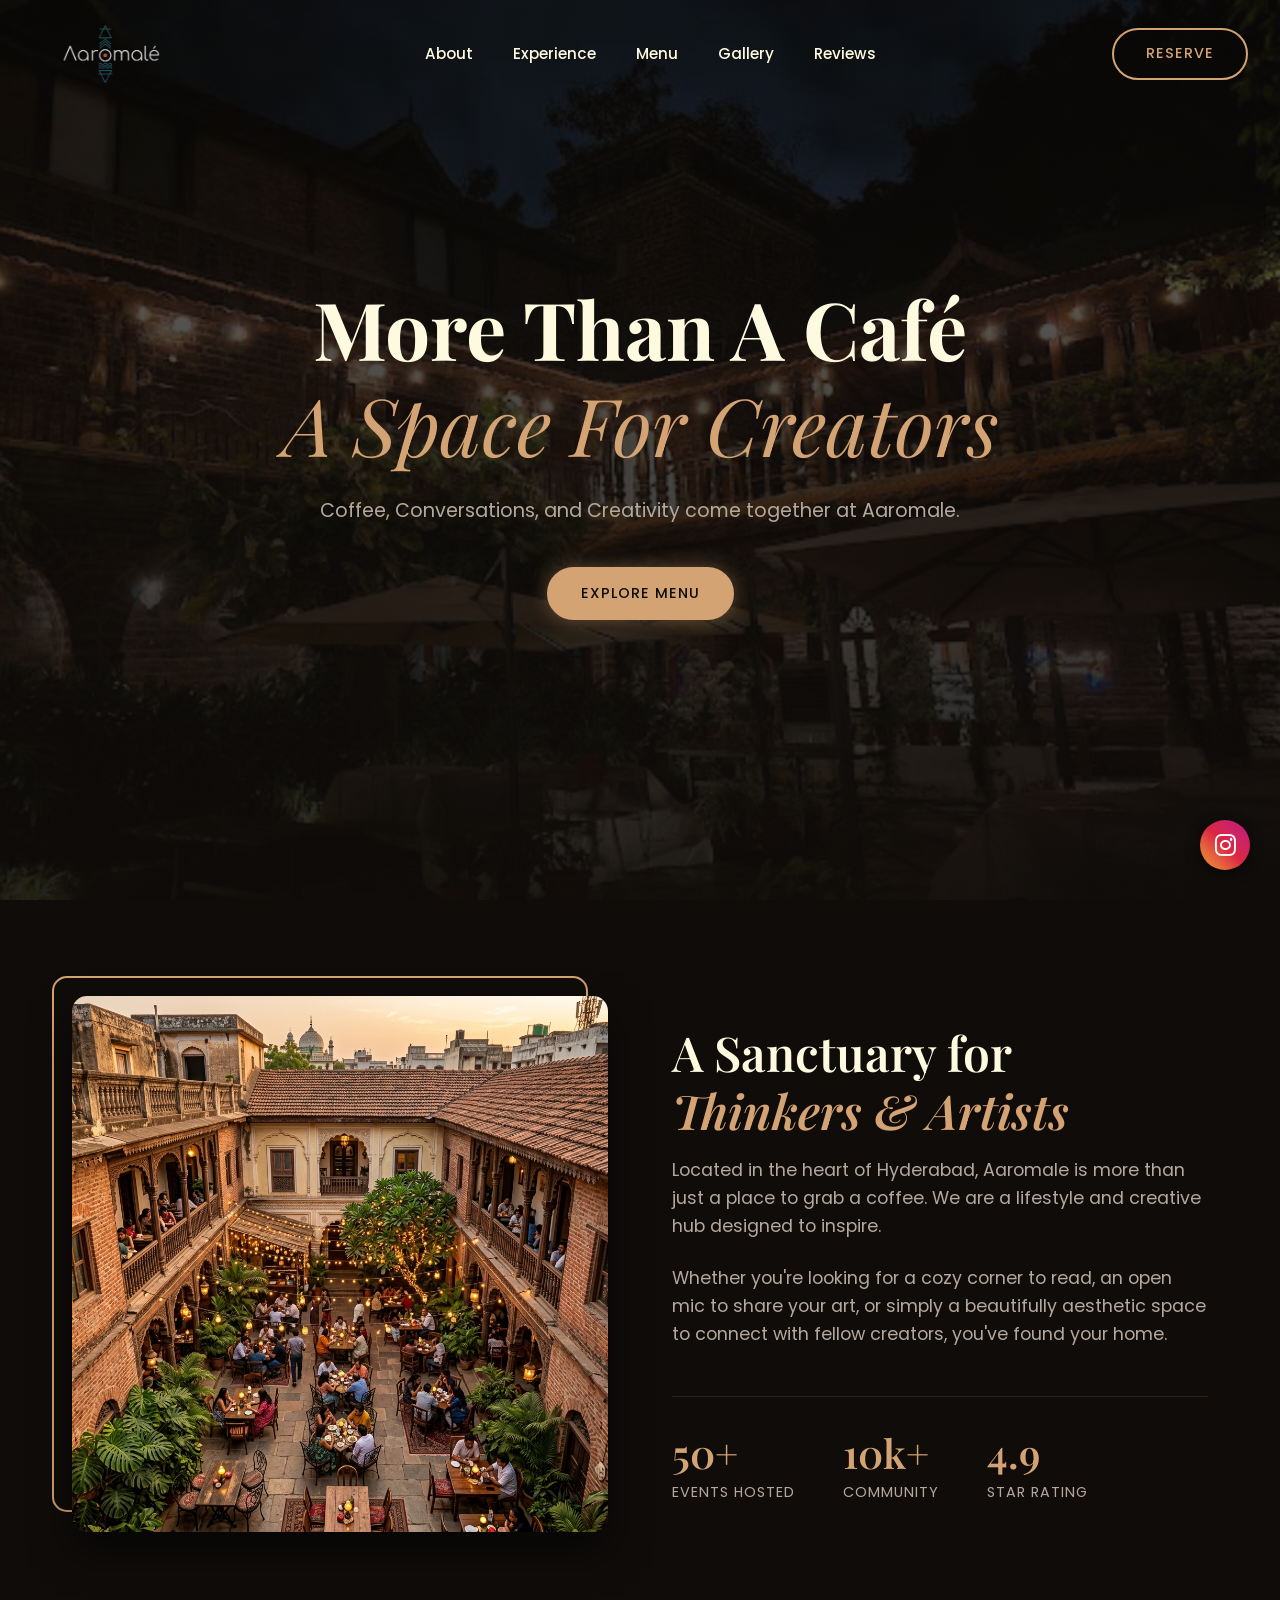
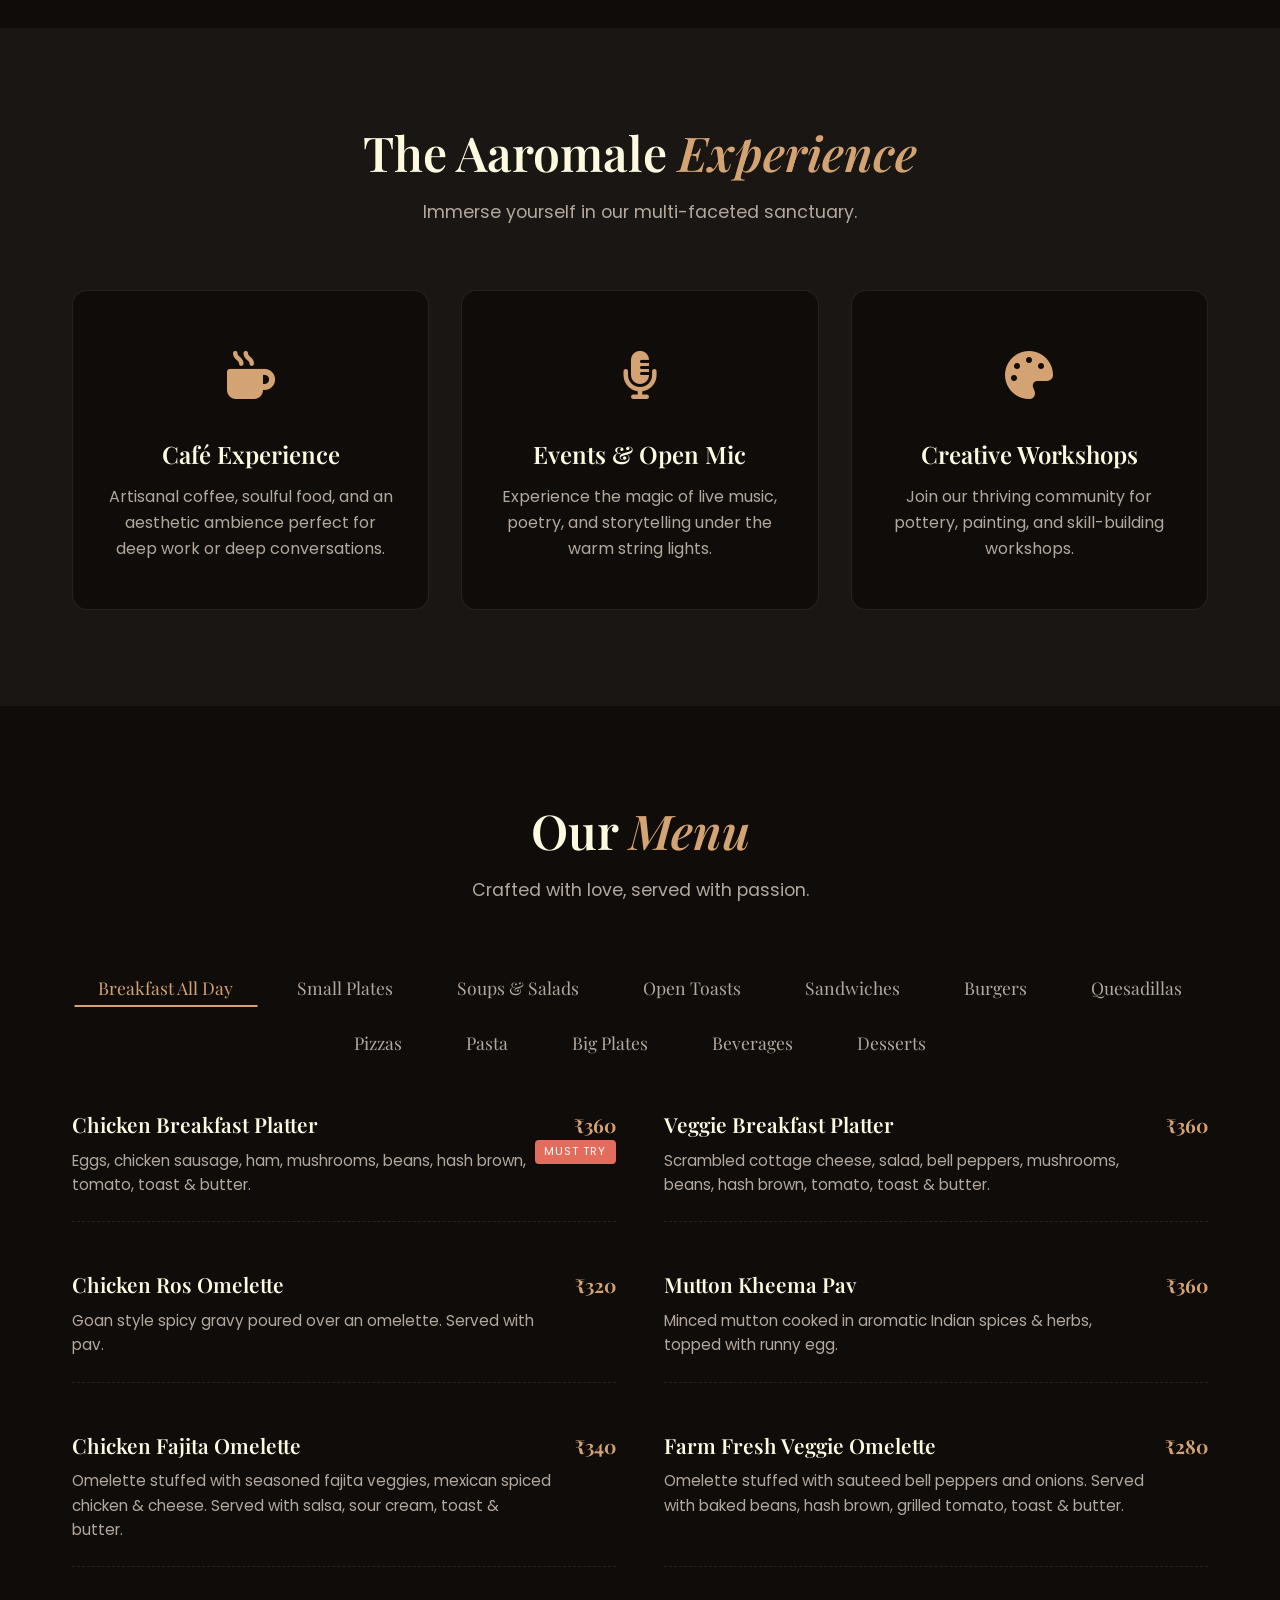
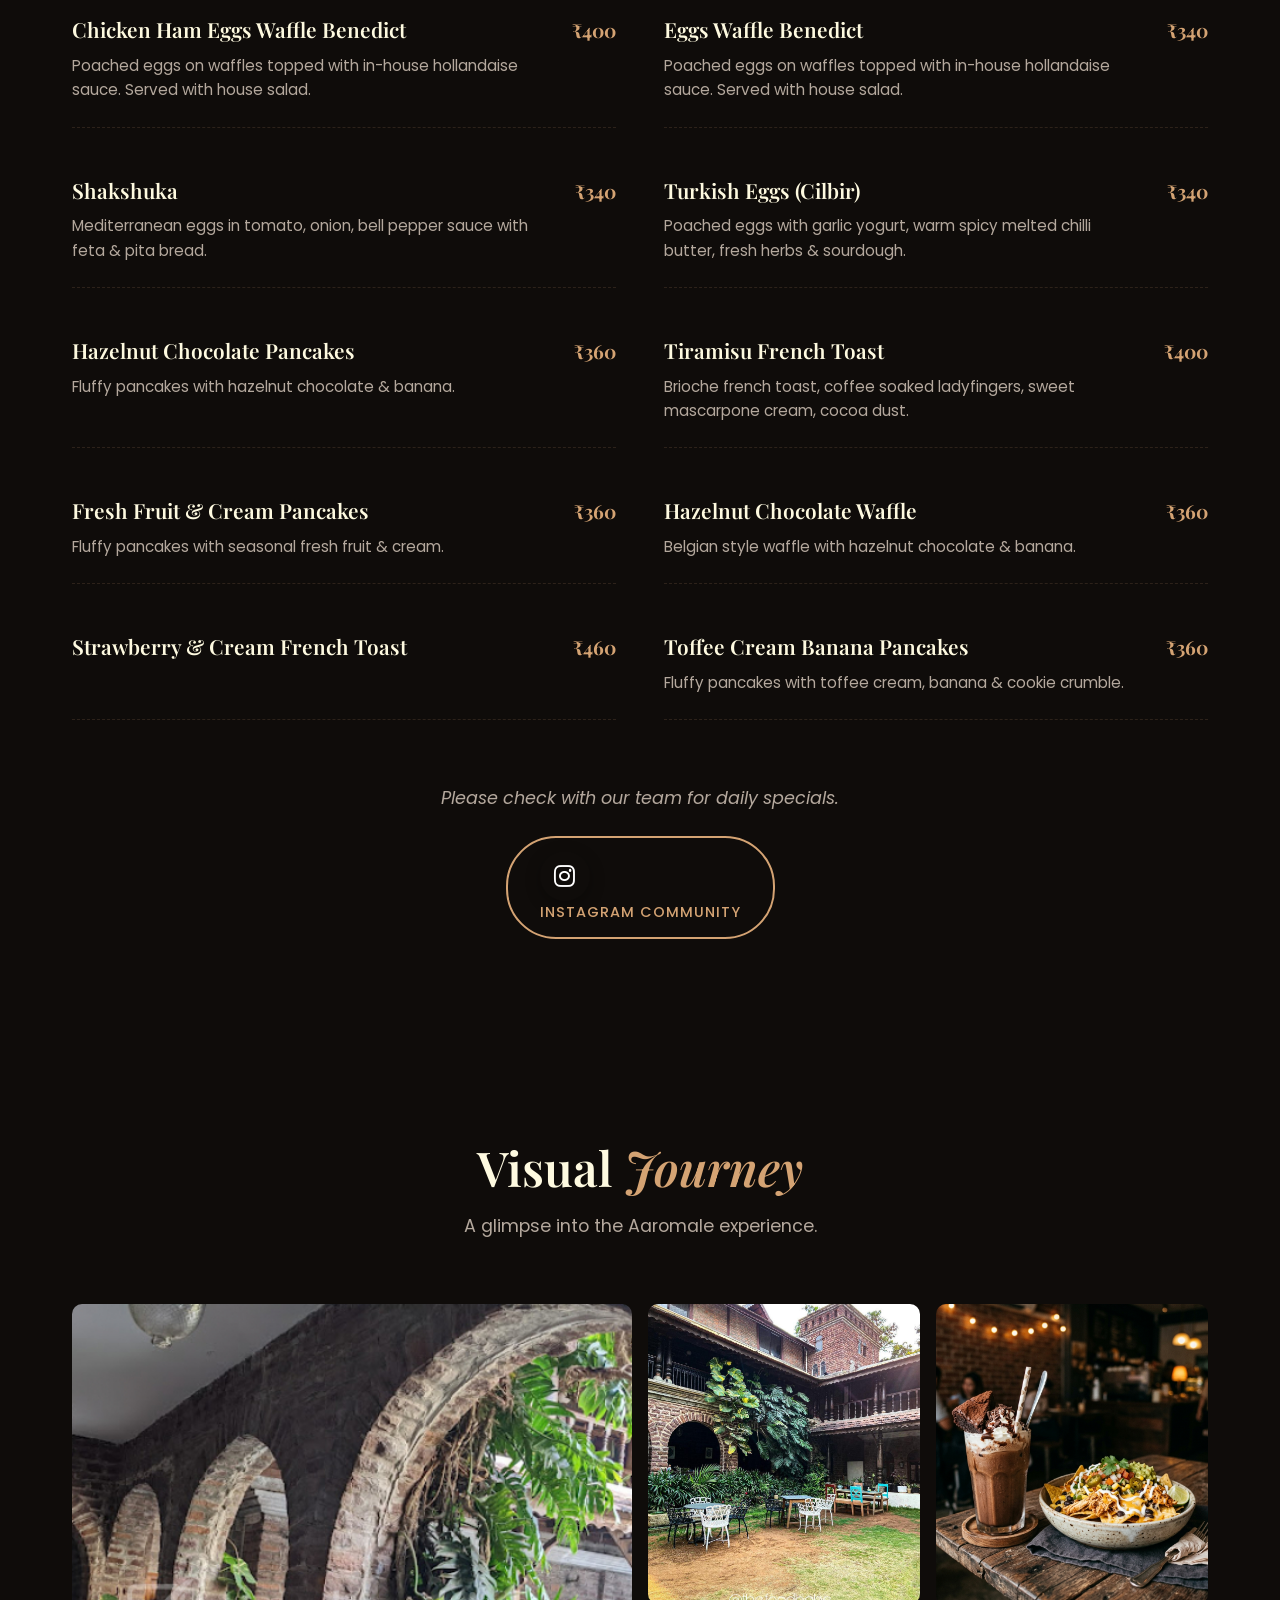
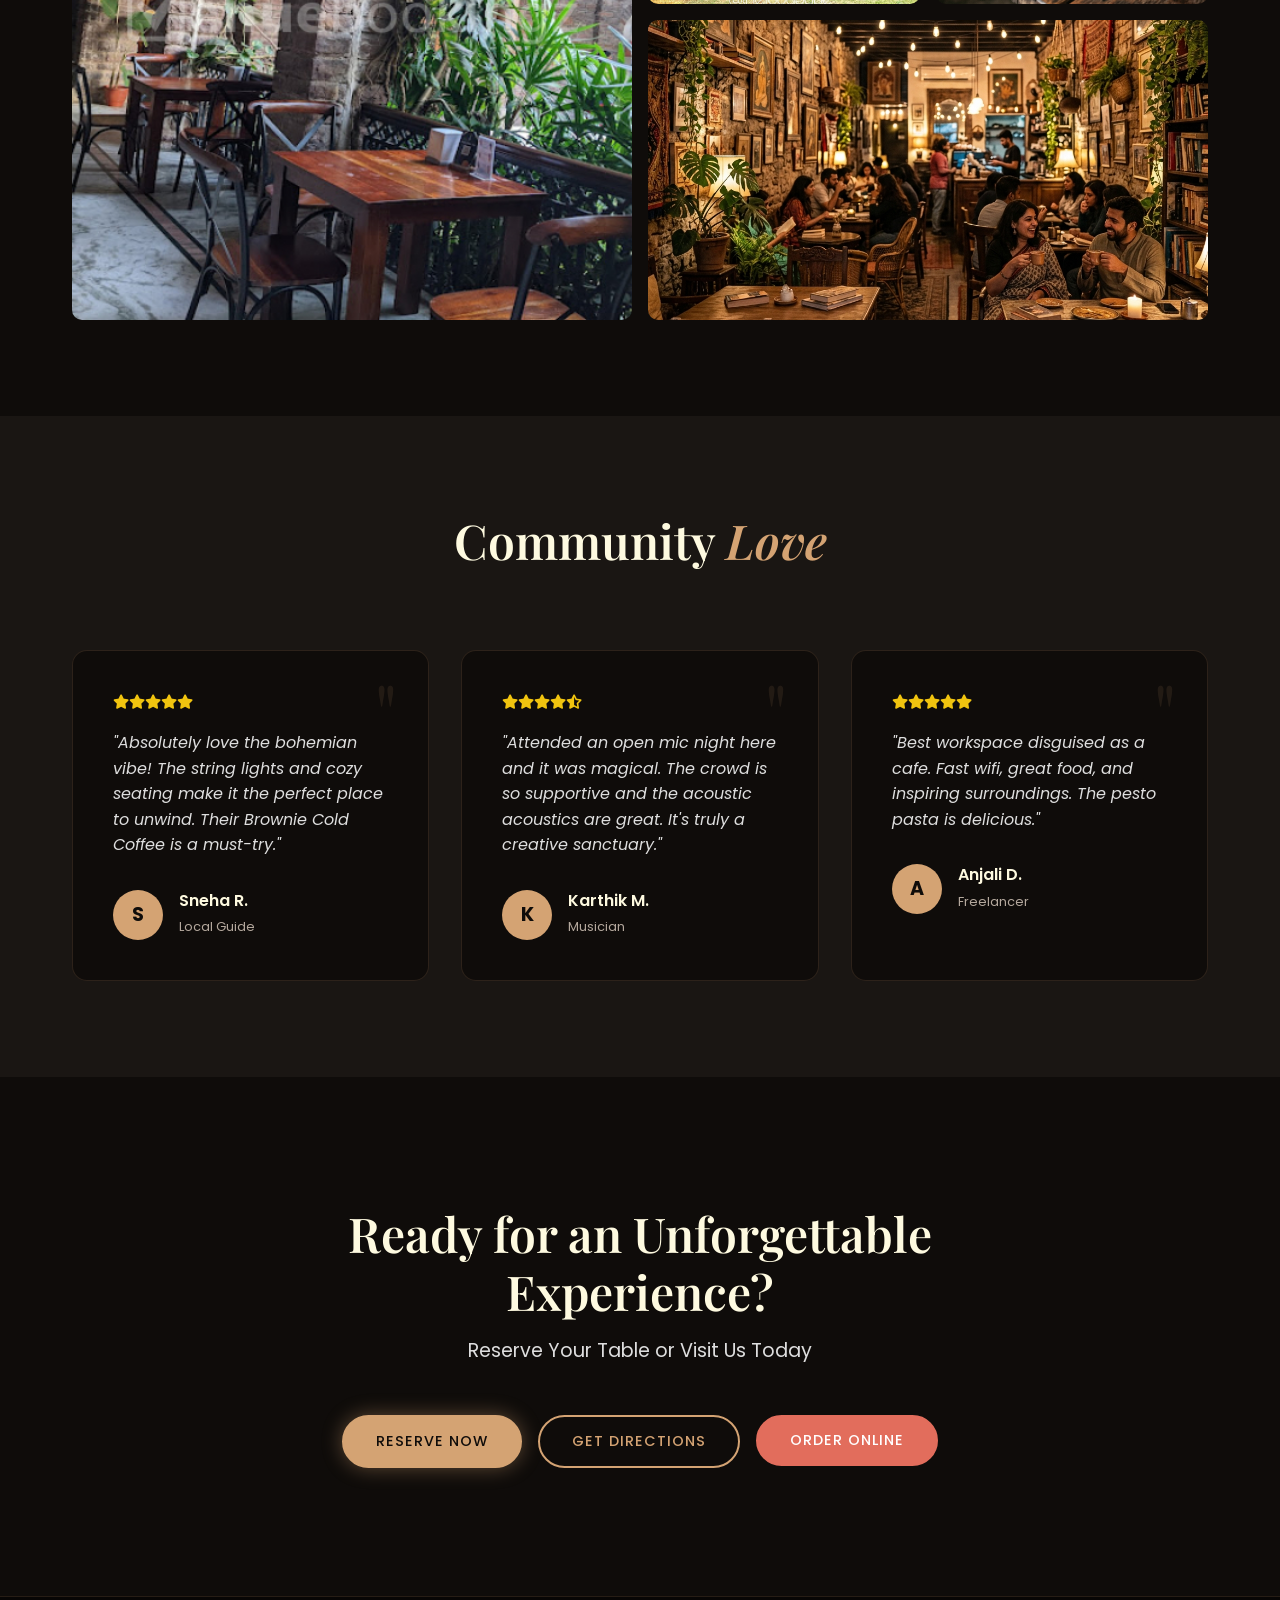
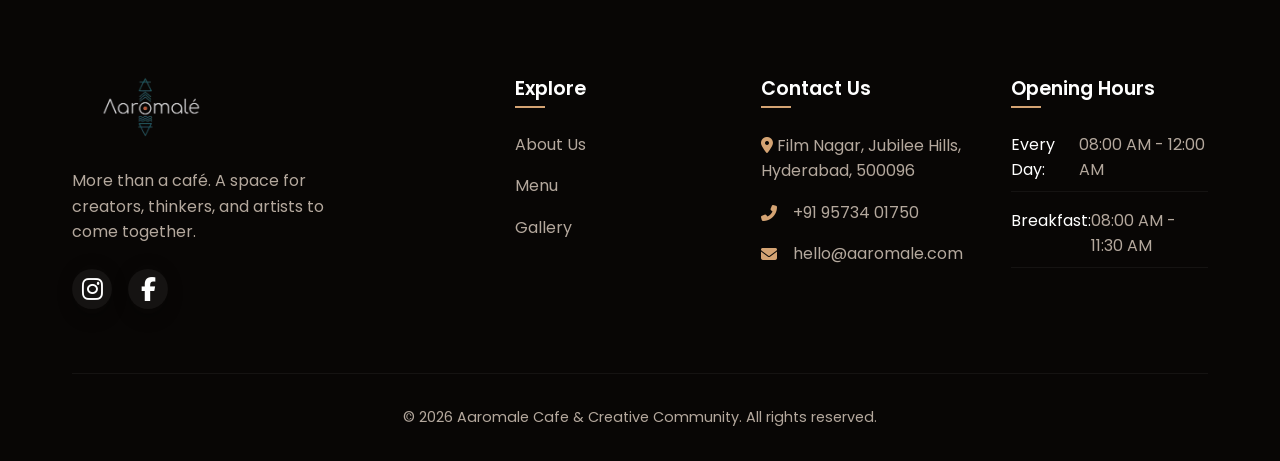
==== index.html @ ec8bd047 "Move Instagram Community button to the bottom of the menu section" ====
<!DOCTYPE html>
<html lang="en">

<head>
    <meta charset="UTF-8">
    <meta name="viewport" content="width=device-width, initial-scale=1.0">
    <meta name="description"
        content="Aaromale - A lifestyle and creative hub in Hyderabad. Enjoy coffee, conversations, open mics, events, and workshops in a cozy, bohemian sanctuary.">

    <!-- Open Graph / Social Sharing Meta Tags -->
    <meta property="og:title" content="Aaromale | Cafe & Creative Community">
    <meta property="og:description"
        content="A lifestyle and creative hub in Hyderabad. Enjoy coffee, conversations, open mics, events, and workshops in a cozy, bohemian sanctuary.">
    <meta property="og:image" content="https://aromalecafe.vercel.app/assets/images/gallery_exterior.png">
    <meta property="og:url" content="https://aromalecafe.vercel.app/">
    <meta property="og:type" content="website">

    <!-- Favicon -->
    <link rel="icon" href="assets/images/logo.png" type="image/png">

    <title>Aaromale | Cafe & Creative Community</title>
    <!-- Google Fonts -->
    <link rel="preconnect" href="https://fonts.googleapis.com">
    <link rel="preconnect" href="https://fonts.gstatic.com" crossorigin>
    <link
        href="https://fonts.googleapis.com/css2?family=Playfair+Display:ital,wght@0,400;0,600;0,700;1,400&family=Poppins:wght@300;400;500;600&display=swap"
        rel="stylesheet">
    <!-- Font Awesome for Icons -->
    <link rel="stylesheet" href="https://cdnjs.cloudflare.com/ajax/libs/font-awesome/6.4.0/css/all.min.css">
    <!-- CSS -->
    <link rel="stylesheet" href="style.css">
</head>

<body>
    <!-- Navigation -->
    <nav class="navbar" id="navbar">
        <div class="nav-container">
            <a href="#" class="logo"><img src="assets/images/logo.png" alt="Aaromale" class="brand-logo"></a>
            <div class="nav-links">
                <a href="#about">About</a>
                <a href="#experience">Experience</a>
                <a href="#menu">Menu</a>
                <a href="#gallery">Gallery</a>
                <a href="#reviews">Reviews</a>
            </div>
            <div class="nav-actions">
                <a href="#cta" class="btn btn-outline">Reserve</a>
                <div class="hamburger">
                    <div class="bar"></div>
                    <div class="bar"></div>
                    <div class="bar"></div>
                </div>
            </div>
        </div>
    </nav>

    <!-- Floating Action Buttons -->
    <div class="floating-actions">
        <a href="https://www.instagram.com/aaromale.in/" target="_blank" rel="noopener noreferrer" class="fab instagram"
            aria-label="Instagram"><i class="fab fa-instagram"></i></a>
    </div>

    <!-- Hero Section -->
    <header class="hero" id="home">
        <div class="hero-overlay"></div>
        <div class="hero-content">
            <h1 class="fade-up">More Than A Café <br><span class="highlight">A Space For Creators</span></h1>
            <p class="fade-up delay-1">Coffee, Conversations, and Creativity come together at Aaromale.</p>
            <div class="hero-btns fade-up delay-2">
                <a href="#menu" class="btn btn-primary">EXPLORE MENU</a>
            </div>
        </div>
    </header>

    <!-- About Section -->
    <section class="about" id="about">
        <div class="container section-grid">
            <div class="about-image-wrapper reveal-left">
                <img src="assets/images/gallery_exterior.png" alt="Aaromale Cafe Ambience" class="about-img"
                    loading="lazy">
                <div class="image-accent"></div>
            </div>
            <div class="about-content reveal-right">
                <h2 class="section-title">A Sanctuary for <span>Thinkers & Artists</span></h2>
                <p>Located in the heart of Hyderabad, Aaromale is more than just a place to grab a coffee. We are a
                    lifestyle and creative hub designed to inspire.</p>
                <p>Whether you're looking for a cozy corner to read, an open mic to share your art, or simply a
                    beautifully aesthetic space to connect with fellow creators, you've found your home.</p>
                <div class="stats">
                    <div class="stat-item">
                        <h3>50+</h3>
                        <p>Events Hosted</p>
                    </div>
                    <div class="stat-item">
                        <h3>10k+</h3>
                        <p>Community</p>
                    </div>
                    <div class="stat-item">
                        <h3>4.9</h3>
                        <p>Star Rating</p>
                    </div>
                </div>
            </div>
        </div>
    </section>

    <!-- Experience Section -->
    <section class="experience" id="experience">
        <div class="container">
            <div class="section-header reveal-up">
                <h2 class="section-title">The Aaromale <span>Experience</span></h2>
                <p>Immerse yourself in our multi-faceted sanctuary.</p>
            </div>
            <div class="experience-cards">
                <div class="card reveal-up delay-1">
                    <div class="card-icon"><i class="fas fa-mug-hot"></i></div>
                    <h3>Café Experience</h3>
                    <p>Artisanal coffee, soulful food, and an aesthetic ambience perfect for deep work or deep
                        conversations.</p>
                </div>
                <div class="card reveal-up delay-2">
                    <div class="card-icon"><i class="fas fa-microphone-alt"></i></div>
                    <h3>Events & Open Mic</h3>
                    <p>Experience the magic of live music, poetry, and storytelling under the warm string lights.</p>
                </div>
                <div class="card reveal-up delay-3">
                    <div class="card-icon"><i class="fas fa-palette"></i></div>
                    <h3>Creative Workshops</h3>
                    <p>Join our thriving community for pottery, painting, and skill-building workshops.</p>
                </div>
            </div>
        </div>
    </section>

    <!-- Menu Section -->
    <section class="menu" id="menu">
        <div class="container">
            <div class="section-header reveal-up">
                <h2 class="section-title">Our <span>Menu</span></h2>
                <p>Crafted with love, served with passion.</p>
            </div>

            <div class="menu-tabs reveal-up">
                <button class="menu-tab active" data-target="breakfast">Breakfast All Day</button>
                <button class="menu-tab" data-target="small-plates">Small Plates</button>
                <button class="menu-tab" data-target="soups-salads">Soups & Salads</button>
                <button class="menu-tab" data-target="toasts">Open Toasts</button>
                <button class="menu-tab" data-target="sandwiches">Sandwiches</button>
                <button class="menu-tab" data-target="burgers">Burgers</button>
                <button class="menu-tab" data-target="quesadillas">Quesadillas</button>
                <button class="menu-tab" data-target="pizzas">Pizzas</button>
                <button class="menu-tab" data-target="pasta">Pasta</button>
                <button class="menu-tab" data-target="big-plates">Big Plates</button>
                <button class="menu-tab" data-target="coffee">Beverages</button>
                <button class="menu-tab" data-target="desserts">Desserts</button>
            </div>

            <div class="menu-content active" id="breakfast">
                <div class="menu-grid">
                    <div class="menu-item">
                        <div class="menu-item-header">
                            <h4>Chicken Breakfast Platter</h4>
                            <span class="price">₹360</span>
                        </div>
                        <p>Eggs, chicken sausage, ham, mushrooms, beans, hash brown, tomato, toast & butter.</p>
                        <span class="badge popular">Must Try</span>
                    </div>
                    <div class="menu-item">
                        <div class="menu-item-header">
                            <h4>Veggie Breakfast Platter</h4>
                            <span class="price">₹360</span>
                        </div>
                        <p>Scrambled cottage cheese, salad, bell peppers, mushrooms, beans, hash brown, tomato, toast &
                            butter.</p>
                    </div>
                    <div class="menu-item">
                        <div class="menu-item-header">
                            <h4>Chicken Ros Omelette</h4>
                            <span class="price">₹320</span>
                        </div>
                        <p>Goan style spicy gravy poured over an omelette. Served with pav.</p>
                    </div>
                    <div class="menu-item">
                        <div class="menu-item-header">
                            <h4>Mutton Kheema Pav</h4>
                            <span class="price">₹360</span>
                        </div>
                        <p>Minced mutton cooked in aromatic Indian spices & herbs, topped with runny egg.</p>
                    </div>
                    <div class="menu-item">
                        <div class="menu-item-header">
                            <h4>Chicken Fajita Omelette</h4>
                            <span class="price">₹340</span>
                        </div>
                        <p>Omelette stuffed with seasoned fajita veggies, mexican spiced chicken & cheese. Served with
                            salsa, sour cream, toast & butter.</p>
                    </div>
                    <div class="menu-item">
                        <div class="menu-item-header">
                            <h4>Farm Fresh Veggie Omelette</h4>
                            <span class="price">₹280</span>
                        </div>
                        <p>Omelette stuffed with sauteed bell peppers and onions. Served with baked beans, hash brown,
                            grilled tomato, toast & butter.</p>
                    </div>
                    <div class="menu-item">
                        <div class="menu-item-header">
                            <h4>Chicken Ham Eggs Waffle Benedict</h4>
                            <span class="price">₹400</span>
                        </div>
                        <p>Poached eggs on waffles topped with in-house hollandaise sauce. Served with house salad.</p>
                    </div>
                    <div class="menu-item">
                        <div class="menu-item-header">
                            <h4>Eggs Waffle Benedict</h4>
                            <span class="price">₹340</span>
                        </div>
                        <p>Poached eggs on waffles topped with in-house hollandaise sauce. Served with house salad.</p>
                    </div>
                    <div class="menu-item">
                        <div class="menu-item-header">
                            <h4>Shakshuka</h4>
                            <span class="price">₹340</span>
                        </div>
                        <p>Mediterranean eggs in tomato, onion, bell pepper sauce with feta & pita bread.</p>
                    </div>
                    <div class="menu-item">
                        <div class="menu-item-header">
                            <h4>Turkish Eggs (Cilbir)</h4>
                            <span class="price">₹340</span>
                        </div>
                        <p>Poached eggs with garlic yogurt, warm spicy melted chilli butter, fresh herbs & sourdough.
                        </p>
                    </div>
                    <div class="menu-item">
                        <div class="menu-item-header">
                            <h4>Hazelnut Chocolate Pancakes</h4>
                            <span class="price">₹360</span>
                        </div>
                        <p>Fluffy pancakes with hazelnut chocolate & banana.</p>
                    </div>
                    <div class="menu-item">
                        <div class="menu-item-header">
                            <h4>Tiramisu French Toast</h4>
                            <span class="price">₹400</span>
                        </div>
                        <p>Brioche french toast, coffee soaked ladyfingers, sweet mascarpone cream, cocoa dust.</p>
                    </div>
                    <div class="menu-item">
                        <div class="menu-item-header">
                            <h4>Fresh Fruit & Cream Pancakes</h4>
                            <span class="price">₹360</span>
                        </div>
                        <p>Fluffy pancakes with seasonal fresh fruit & cream.</p>
                    </div>
                    <div class="menu-item">
                        <div class="menu-item-header">
                            <h4>Hazelnut Chocolate Waffle</h4>
                            <span class="price">₹360</span>
                        </div>
                        <p>Belgian style waffle with hazelnut chocolate & banana.</p>
                    </div>
                    <div class="menu-item">
                        <div class="menu-item-header">
                            <h4>Strawberry & Cream French Toast</h4>
                            <span class="price">₹460</span>
                        </div>
                    </div>
                    <div class="menu-item">
                        <div class="menu-item-header">
                            <h4>Toffee Cream Banana Pancakes</h4>
                            <span class="price">₹360</span>
                        </div>
                        <p>Fluffy pancakes with toffee cream, banana & cookie crumble.</p>
                    </div>
                </div>
            </div>

            <div class="menu-content" id="small-plates">
                <div class="menu-grid">
                    <div class="menu-item">
                        <div class="menu-item-header">
                            <h4>Chilli Basil Fish</h4>
                            <span class="price">₹380</span>
                        </div>
                        <p>Fish cubes fried and wok tossed in a special paste of basil & chillies.</p>
                    </div>
                    <div class="menu-item">
                        <div class="menu-item-header">
                            <h4>Butter Chili Garlic Prawns</h4>
                            <span class="price">₹380</span>
                        </div>
                        <p>Prawns sauteed in a rich butter garlic sauce, infused with chillies & fresh herbs.</p>
                        <span class="badge popular">Popular</span>
                    </div>
                    <div class="menu-item">
                        <div class="menu-item-header">
                            <h4>Chicken 65</h4>
                            <span class="price">₹380</span>
                        </div>
                        <p>Classic Hyderabadi spicy deep-fried chicken.</p>
                    </div>
                    <div class="menu-item">
                        <div class="menu-item-header">
                            <h4>Chilli Chicken</h4>
                            <span class="price">₹380</span>
                        </div>
                        <p>Indo-Chinese style chicken tossed with peppers and chillies.</p>
                    </div>
                    <div class="menu-item">
                        <div class="menu-item-header">
                            <h4>Chicken Satay</h4>
                            <span class="price">₹380</span>
                        </div>
                        <p>Grilled chicken skewers served with peanut sauce.</p>
                    </div>
                    <div class="menu-item">
                        <div class="menu-item-header">
                            <h4>Mutton Kheema Cutlets</h4>
                            <span class="price">₹450</span>
                        </div>
                        <p>Minced mutton patties with traditional spices.</p>
                    </div>
                    <div class="menu-item">
                        <div class="menu-item-header">
                            <h4>Fish Fingers</h4>
                            <span class="price">₹420</span>
                        </div>
                        <p>Crispy breaded fish served with tartar sauce.</p>
                    </div>
                    <div class="menu-item">
                        <div class="menu-item-header">
                            <h4>Hyderabadi Mutton Lukhmi</h4>
                            <span class="price">₹350</span>
                        </div>
                        <p>Square shaped savoury pastry filled with mutton, served with mint chutney. A local classic.
                        </p>
                        <span class="badge popular">Must Try</span>
                    </div>
                    <div class="menu-item">
                        <div class="menu-item-header">
                            <h4>Hyderabadi Paneer Lukhmi</h4>
                            <span class="price">₹320</span>
                        </div>
                        <p>Square shaped savoury pastry filled with paneer, served with mint chutney & fried green
                            chillies.</p>
                    </div>
                    <div class="menu-item">
                        <div class="menu-item-header">
                            <h4>Mediterranean Mezze Platter</h4>
                            <span class="price">₹400</span>
                        </div>
                        <p>Falafel, Hummus, Baba ganoush, tzatziki, acili ezme, veggies, pita & lavash.</p>
                        <span class="badge popular">Popular</span>
                    </div>
                    <div class="menu-item">
                        <div class="menu-item-header">
                            <h4>Mushroom Galouti Kebab</h4>
                            <span class="price">₹340</span>
                        </div>
                        <p>Melt-in-the-mouth vegetarian kebabs made with finely minced mushrooms.</p>
                    </div>
                    <div class="menu-item">
                        <div class="menu-item-header">
                            <h4>Paneer 65</h4>
                            <span class="price">₹340</span>
                        </div>
                        <p>Spicy deep-fried paneer cubes.</p>
                    </div>
                    <div class="menu-item">
                        <div class="menu-item-header">
                            <h4>Crispy Corn</h4>
                            <span class="price">₹280</span>
                        </div>
                        <p>Deep-fried corn kernels tossed with spices and onions.</p>
                    </div>
                    <div class="menu-item">
                        <div class="menu-item-header">
                            <h4>Baked Stuffed Mushrooms</h4>
                            <span class="price">₹350</span>
                        </div>
                        <p>Creamy, umami filling of herbs & cheese stuffed into mushrooms and baked.</p>
                    </div>
                    <div class="menu-item">
                        <div class="menu-item-header">
                            <h4>Korean Fried Cauliflower</h4>
                            <span class="price">₹320</span>
                        </div>
                        <p>Crunchy florets of cauliflower coated in sweet, spicy, gochujang sauce.</p>
                    </div>
                    <div class="menu-item">
                        <div class="menu-item-header">
                            <h4>Jackfruit Cutlet (Seasonal)</h4>
                            <span class="price">₹320</span>
                        </div>
                        <p>Curried raw jackfruit patties deep fried to perfection. Served with sambar mayo.</p>
                    </div>
                    <div class="menu-item">
                        <div class="menu-item-header">
                            <h4>Paneer Mini Tacos</h4>
                            <span class="price">₹320</span>
                        </div>
                        <p>Mini tortilla shells folded around a filling of paneer, veggies & guacamole.</p>
                    </div>
                    <div class="menu-item">
                        <div class="menu-item-header">
                            <h4>Jalapeno Cheese Sticks</h4>
                            <span class="price">₹300</span>
                        </div>
                        <p>Breaded mozzarella string cheese & jalapenos.</p>
                    </div>
                    <div class="menu-item">
                        <div class="menu-item-header">
                            <h4>Crumb Fried Chicken</h4>
                            <span class="price">₹350</span>
                        </div>
                        <p>Chicken marinated in seasoned buttermilk, crumb coated & fried to crispy perfection.</p>
                    </div>
                    <div class="menu-item">
                        <div class="menu-item-header">
                            <h4>Chicken Loaded Nachos</h4>
                            <span class="price">₹340</span>
                        </div>
                        <p>Layers of nachos, queso, mexican veggies & chicken, topped with salsa & sour cream.</p>
                    </div>
                    <div class="menu-item">
                        <div class="menu-item-header">
                            <h4>Chicken Mini Tacos</h4>
                            <span class="price">₹350</span>
                        </div>
                        <p>Mini tortilla shells folded around a filling of chicken, veggies & guacamole.</p>
                    </div>
                    <div class="menu-item">
                        <div class="menu-item-header">
                            <h4>Peri Peri Chicken</h4>
                            <span class="price">₹350</span>
                        </div>
                        <p>Chicken pieces in peri peri marinade, grilled to a juicy tender finish.</p>
                    </div>
                    <div class="menu-item">
                        <div class="menu-item-header">
                            <h4>Chicken Wings In Choice Of Sauce</h4>
                            <span class="price">₹350</span>
                        </div>
                        <p>Traditional chicken wings prepared in Smoky BBQ or Korean Hot Sauce.</p>
                    </div>
                    <div class="menu-item">
                        <div class="menu-item-header">
                            <h4>Fries</h4>
                            <span class="price">₹250</span>
                        </div>
                        <p>Crisp potato fries tossed in choice of seasoning - classic salted/ peri peri/ chilli garlic.
                        </p>
                    </div>
                    <div class="menu-item">
                        <div class="menu-item-header">
                            <h4>Hummus W Pita Bread & Lavash</h4>
                            <span class="price">₹280</span>
                        </div>
                        <p>A smooth and creamy puree of cooked chickpeas, tahini & other condiments. Served with pita
                            bread & lavash.</p>
                    </div>
                    <div class="menu-item">
                        <div class="menu-item-header">
                            <h4>Veg Loaded Nachos</h4>
                            <span class="price">₹320</span>
                        </div>
                        <p>Layers of nachos, queso & mexican veggies, topped with salsa & sour cream.</p>
                    </div>
                </div>
            </div>

            <div class="menu-content" id="soups-salads">
                <div class="menu-grid">
                    <div class="menu-item">
                        <div class="menu-item-header">
                            <h4>Tomato Basil Soup</h4>
                            <span class="price">₹220</span>
                        </div>
                        <p>Roasted tomatoes with fresh basil and cream.</p>
                    </div>
                    <div class="menu-item">
                        <div class="menu-item-header">
                            <h4>Cream of Mushroom Soup</h4>
                            <span class="price">₹240</span>
                        </div>
                        <p>Silky blend of mushrooms and herbs with cream.</p>
                    </div>
                    <div class="menu-item">
                        <div class="menu-item-header">
                            <h4>Hot & Sour Chicken Soup</h4>
                            <span class="price">₹260</span>
                        </div>
                        <p>Spicy and tangy soup with chicken and veggies.</p>
                    </div>
                    <div class="menu-item">
                        <div class="menu-item-header">
                            <h4>Chicken Smoked Paprika Mushroom Soup</h4>
                            <span class="price">₹260</span>
                        </div>
                    </div>
                    <div class="menu-item">
                        <div class="menu-item-header">
                            <h4>Chicken Tomato Tortilla Soup</h4>
                            <span class="price">₹260</span>
                        </div>
                    </div>
                    <div class="menu-item">
                        <div class="menu-item-header">
                            <h4>Chicken French Onion Soup</h4>
                            <span class="price">₹260</span>
                        </div>
                    </div>
                    <div class="menu-item">
                        <div class="menu-item-header">
                            <h4>Greek Salad</h4>
                            <span class="price">₹320</span>
                        </div>
                        <p>Cucumber, tomatoes, olives, feta cheese and lemon dressing.</p>
                    </div>
                    <div class="menu-item">
                        <div class="menu-item-header">
                            <h4>Caesar Salad (Veg)</h4>
                            <span class="price">₹320</span>
                        </div>
                        <p>Lettuce, garlic croutons, creamy caesar dressing, parmesan cheese.</p>
                    </div>
                    <div class="menu-item">
                        <div class="menu-item-header">
                            <h4>Chicken Creamy Caesar Salad</h4>
                            <span class="price">₹380</span>
                        </div>
                        <p>Grilled chicken, lettuce, croutons, parmesan and caesar dressing.</p>
                    </div>
                    <div class="menu-item">
                        <div class="menu-item-header">
                            <h4>Chicken Spicy Thai Salad</h4>
                            <span class="price">₹380</span>
                        </div>
                        <p>Mix of fresh veggies, roasted peanuts and kick of thai chilli with peanut dressing.</p>
                    </div>
                    <div class="menu-item">
                        <div class="menu-item-header">
                            <h4>Chicken Arugula Beet Salad</h4>
                            <span class="price">₹380</span>
                        </div>
                        <p>Blend of roasted beetroot, arugula, orange, walnuts, feta cheese with balsamic vinaigrette
                            dressing.</p>
                    </div>
                </div>
            </div>

            <div class="menu-content" id="toasts">
                <div class="menu-grid">
                    <div class="menu-item">
                        <div class="menu-item-header">
                            <h4>Avocado Toast</h4>
                            <span class="price">₹340</span>
                        </div>
                        <p>Freshly smashed avocado on sourdough with seeds and sprouts.</p>
                    </div>
                    <div class="menu-item">
                        <div class="menu-item-header">
                            <h4>Mushroom Hummus Toast</h4>
                            <span class="price">₹340</span>
                        </div>
                        <p>Sautéed mushrooms over creamy hummus on toasted sourdough.</p>
                    </div>
                    <div class="menu-item">
                        <div class="menu-item-header">
                            <h4>Tomato & Basil Bruschetta</h4>
                            <span class="price">₹300</span>
                        </div>
                        <p>Diced tomatoes, garlic, and fresh basil on toasted baguette.</p>
                    </div>
                    <div class="menu-item">
                        <div class="menu-item-header">
                            <h4>Chicken & Avocado Toast</h4>
                            <span class="price">₹380</span>
                        </div>
                        <p>Grilled chicken and avocado slices on sourdough toast.</p>
                    </div>
                    <div class="menu-item">
                        <div class="menu-item-header">
                            <h4>Scrambled Eggs & Bacon Toast</h4>
                            <span class="price">₹400</span>
                        </div>
                        <p>Creamy scrambled eggs with crispy bacon on sourdough.</p>
                    </div>
                </div>
            </div>

            <div class="menu-content" id="sandwiches">
                <div class="menu-grid">
                    <div class="menu-item">
                        <div class="menu-item-header">
                            <h4>Spinach Corn & Mushroom Sandwich</h4>
                            <span class="price">₹320</span>
                        </div>
                    </div>
                    <div class="menu-item">
                        <div class="menu-item-header">
                            <h4>Veg Club Sandwich</h4>
                            <span class="price">₹340</span>
                        </div>
                    </div>
                    <div class="menu-item">
                        <div class="menu-item-header">
                            <h4>Pesto Paneer Sandwich</h4>
                            <span class="price">₹340</span>
                        </div>
                    </div>
                    <div class="menu-item">
                        <div class="menu-item-header">
                            <h4>Bombay Grilled Sandwich</h4>
                            <span class="price">₹300</span>
                        </div>
                    </div>
                    <div class="menu-item">
                        <div class="menu-item-header">
                            <h4>Chicken Club Sandwich</h4>
                            <span class="price">₹380</span>
                        </div>
                    </div>
                    <div class="menu-item">
                        <div class="menu-item-header">
                            <h4>Chicken Parmesan Sandwich</h4>
                            <span class="price">₹380</span>
                        </div>
                    </div>
                    <div class="menu-item">
                        <div class="menu-item-header">
                            <h4>Grilled Chicken & Cheese Sandwich</h4>
                            <span class="price">₹360</span>
                        </div>
                    </div>
                </div>
            </div>

            <div class="menu-content" id="burgers">
                <div class="menu-grid">
                    <div class="menu-item">
                        <div class="menu-item-header">
                            <h4>Veggie Garden Burger</h4>
                            <span class="price">₹340</span>
                        </div>
                    </div>
                    <div class="menu-item">
                        <div class="menu-item-header">
                            <h4>Cottage Cheese Burger</h4>
                            <span class="price">₹360</span>
                        </div>
                    </div>
                    <div class="menu-item">
                        <div class="menu-item-header">
                            <h4>Desi Fried Chicken Burger</h4>
                            <span class="price">₹360</span>
                        </div>
                    </div>
                    <div class="menu-item">
                        <div class="menu-item-header">
                            <h4>Chicken Double Smash Burger</h4>
                            <span class="price">₹380</span>
                        </div>
                    </div>
                </div>
            </div>

            <div class="menu-content" id="coffee">
                <div class="menu-grid">
                    <div class="menu-item">
                        <div class="menu-item-header">
                            <h4>Hot Coffee Selection</h4>
                            <span class="price">₹160+</span>
                        </div>
                        <p>Espresso, Americano, Cortado, Latte, Cappuccino, Flat White, Biscoff Latte.</p>
                    </div>
                    <div class="menu-item">
                        <div class="menu-item-header">
                            <h4>Manual Brews</h4>
                            <span class="price">₹240+</span>
                        </div>
                        <p>Aeropress, V60 Pour Over, Chemex, Syphon, French Press.</p>
                    </div>
                    <div class="menu-item">
                        <div class="menu-item-header">
                            <h4>Cold Brew Coffee</h4>
                            <span class="price">₹220+</span>
                        </div>
                        <p>Black, Lemonade, Honey Cinnamon, Vanilla Cream, Orange, Sugarcane (Seasonal).</p>
                    </div>
                    <div class="menu-item">
                        <div class="menu-item-header">
                            <h4>Matcha & Tea</h4>
                            <span class="price">₹220+</span>
                        </div>
                        <p>Iced Matcha, Strawberry Matcha, Lemon Iced Tea, Kiwi Green Apple Iced Tea.</p>
                    </div>
                    <div class="menu-item">
                        <div class="menu-item-header">
                            <h4>Cold Pressed Juices</h4>
                            <span class="price">₹260</span>
                        </div>
                        <p>Arrow (Watermelon), Flash (Pineapple), Superbeet (Beetroot), Shazam (Orange).</p>
                    </div>
                    <div class="menu-item">
                        <div class="menu-item-header">
                            <h4>Mocktails & Lemonades</h4>
                            <span class="price">₹220+</span>
                        </div>
                        <p>Virgin Mojito, Homemade Lemonade, Apple Cider Cold Cascara.</p>
                    </div>
                    <div class="menu-item">
                        <div class="menu-item-header">
                            <h4>Brownie Cold Coffee</h4>
                            <span class="price">₹250</span>
                        </div>
                        <p>Our signature cold coffee blended with rich, fudgy brownie.</p>
                        <span class="badge popular">Popular</span>
                    </div>
                    <div class="menu-item">
                        <div class="menu-item-header">
                            <h4>Hot Chocolate</h4>
                            <span class="price">₹220</span>
                        </div>
                        <p>Thick, European-style hot chocolate topped with marshmallows.</p>
                        <span class="badge popular">Must Try</span>
                    </div>
                    <div class="menu-item">
                        <div class="menu-item-header">
                            <h4>Vietnamese Iced Coffee</h4>
                            <span class="price">₹260</span>
                        </div>
                    </div>
                </div>
            </div>

            <div class="menu-content" id="quesadillas">
                <div class="menu-grid">
                    <div class="menu-item">
                        <div class="menu-item-header">
                            <h4>Paneer Quesadilla</h4>
                            <span class="price">₹360</span>
                        </div>
                        <p>Grilled flour tortilla stuffed with spiced paneer, peppers and cheese.</p>
                        <span class="badge popular">Popular</span>
                    </div>
                    <div class="menu-item">
                        <div class="menu-item-header">
                            <h4>Mushroom & Corn Quesadilla</h4>
                            <span class="price">₹340</span>
                        </div>
                        <p>Crispy tortilla with sautéed mushrooms, sweet corn and melted cheese.</p>
                    </div>
                    <div class="menu-item">
                        <div class="menu-item-header">
                            <h4>Chicken Quesadilla</h4>
                            <span class="price">₹400</span>
                        </div>
                        <p>Grilled flour tortilla stuffed with Mexican spiced chicken, peppers and cheese.</p>
                        <span class="badge popular">Popular</span>
                    </div>
                    <div class="menu-item">
                        <div class="menu-item-header">
                            <h4>Chicken & Avocado Quesadilla</h4>
                            <span class="price">₹420</span>
                        </div>
                        <p>Grilled tortilla with chicken, creamy avocado, and melted cheese.</p>
                    </div>
                </div>
            </div>

            <div class="menu-content" id="pizzas">
                <p class="menu-note">CHOICE OF BASE: Thin crust / Egyptian Feteer</p>
                <div class="menu-grid">
                    <div class="menu-item">
                        <div class="menu-item-header">
                            <h4>Classic Margherita Pizza</h4>
                            <span class="price">₹420</span>
                        </div>
                    </div>
                    <div class="menu-item">
                        <div class="menu-item-header">
                            <h4>Avakaya Paneer Pizza</h4>
                            <span class="price">₹480</span>
                        </div>
                    </div>
                    <div class="menu-item">
                        <div class="menu-item-header">
                            <h4>BBQ Cottage Cheese Pizza</h4>
                            <span class="price">₹480</span>
                        </div>
                    </div>
                    <div class="menu-item">
                        <div class="menu-item-header">
                            <h4>Paprika Cottage Cheese Pizza</h4>
                            <span class="price">₹480</span>
                        </div>
                    </div>
                    <div class="menu-item">
                        <div class="menu-item-header">
                            <h4>Fungi (Mushroom) Pizza</h4>
                            <span class="price">₹480</span>
                        </div>
                    </div>
                    <div class="menu-item">
                        <div class="menu-item-header">
                            <h4>Veg Farmer's Market Pizza</h4>
                            <span class="price">₹480</span>
                        </div>
                    </div>
                    <div class="menu-item">
                        <div class="menu-item-header">
                            <h4>BBQ Chicken Pizza</h4>
                            <span class="price">₹480</span>
                        </div>
                    </div>
                    <div class="menu-item">
                        <div class="menu-item-header">
                            <h4>Buffalo Style Chicken Pizza</h4>
                            <span class="price">₹480</span>
                        </div>
                    </div>
                    <div class="menu-item">
                        <div class="menu-item-header">
                            <h4>Butter Chicken Pizza</h4>
                            <span class="price">₹480</span>
                        </div>
                    </div>
                    <div class="menu-item">
                        <div class="menu-item-header">
                            <h4>Chicken 65 Pizza</h4>
                            <span class="price">₹480</span>
                        </div>
                    </div>
                    <div class="menu-item">
                        <div class="menu-item-header">
                            <h4>Lamb Pepperoni Pizza</h4>
                            <span class="price">₹500</span>
                        </div>
                    </div>
                    <div class="menu-item">
                        <div class="menu-item-header">
                            <h4>Mutton Kheema Pizza</h4>
                            <span class="price">₹500</span>
                        </div>
                    </div>
                    <div class="menu-item">
                        <div class="menu-item-header">
                            <h4>Roasted Garlic Chicken Pizza</h4>
                            <span class="price">₹480</span>
                        </div>
                    </div>
                </div>
            </div>

            <div class="menu-content" id="pasta">
                <div class="menu-grid">
                    <div class="menu-item">
                        <div class="menu-item-header">
                            <h4>Veg Spinach Ricotta Ravioli</h4>
                            <span class="price">₹480</span>
                        </div>
                        <p>House-made ravioli with creamy spinach and ricotta stuffing.</p>
                    </div>
                    <div class="menu-item">
                        <div class="menu-item-header">
                            <h4>Chicken Spinach Ricotta Ravioli</h4>
                            <span class="price">₹540</span>
                        </div>
                        <p>House-made ravioli with chicken and ricotta stuffing.</p>
                    </div>
                    <div class="menu-item">
                        <div class="menu-item-header">
                            <h4>Veg Pasta (Alfredo / Pink / Arrabiata)</h4>
                            <span class="price">₹420</span>
                        </div>
                    </div>
                    <div class="menu-item">
                        <div class="menu-item-header">
                            <h4>Chicken Pasta (Alfredo / Pink / Arrabiata)</h4>
                            <span class="price">₹480</span>
                        </div>
                    </div>
                    <div class="menu-item">
                        <div class="menu-item-header">
                            <h4>Prawn Pasta (Arrabiata / Pink / Pesto)</h4>
                            <span class="price">₹500</span>
                        </div>
                    </div>
                    <div class="menu-item">
                        <div class="menu-item-header">
                            <h4>Chicken Lasagna</h4>
                            <span class="price">₹480</span>
                        </div>
                    </div>
                    <div class="menu-item">
                        <div class="menu-item-header">
                            <h4>Veg Lasagna</h4>
                            <span class="price">₹420</span>
                        </div>
                    </div>
                    <div class="menu-item">
                        <div class="menu-item-header">
                            <h4>Mac And Cheese</h4>
                            <span class="price">₹440</span>
                        </div>
                    </div>
                </div>
            </div>

            <div class="menu-content" id="big-plates">
                <div class="menu-grid">
                    <div class="menu-item">
                        <div class="menu-item-header">
                            <h4>Chicken Sri Lankan Curry</h4>
                            <span class="price">₹480</span>
                        </div>
                    </div>
                    <div class="menu-item">
                        <div class="menu-item-header">
                            <h4>Chicken Stuffed Bellpeppers</h4>
                            <span class="price">₹480</span>
                        </div>
                    </div>
                    <div class="menu-item">
                        <div class="menu-item-header">
                            <h4>Chicken In Creamy Tandoori Sauce</h4>
                            <span class="price">₹480</span>
                        </div>
                    </div>
                    <div class="menu-item">
                        <div class="menu-item-header">
                            <h4>Creamy Chicken Piccata</h4>
                            <span class="price">₹480</span>
                        </div>
                    </div>
                    <div class="menu-item">
                        <div class="menu-item-header">
                            <h4>Baked Stuffed Chicken</h4>
                            <span class="price">₹500</span>
                        </div>
                    </div>
                    <div class="menu-item">
                        <div class="menu-item-header">
                            <h4>Cottage Cheese Mexican Rice Bowl</h4>
                            <span class="price">₹480</span>
                        </div>
                    </div>
                    <div class="menu-item">
                        <div class="menu-item-header">
                            <h4>Creamy Mushroom Piccata</h4>
                            <span class="price">₹480</span>
                        </div>
                    </div>
                    <div class="menu-item">
                        <div class="menu-item-header">
                            <h4>Quinoa Pulao</h4>
                            <span class="price">₹420</span>
                        </div>
                        <p>Nutritious quinoa cooked with aromatic spices and fresh vegetables.</p>
                    </div>
                    <div class="menu-item">
                        <div class="menu-item-header">
                            <h4>Falafel Mediterranean Quinoa Bowl</h4>
                            <span class="price">₹480</span>
                        </div>
                    </div>
                    <div class="menu-item">
                        <div class="menu-item-header">
                            <h4>Jackfruit (Seasonal) Sri Lankan Curry</h4>
                            <span class="price">₹480</span>
                        </div>
                    </div>
                    <div class="menu-item">
                        <div class="menu-item-header">
                            <h4>Turkish Vegetable Stew</h4>
                            <span class="price">₹460</span>
                        </div>
                    </div>
                </div>
            </div>
        </div>
        </div>

        <div class="menu-content" id="desserts">
            <div class="menu-grid">
                <div class="menu-item">
                    <div class="menu-item-header">
                        <h4>Brownie Box (Pack of 6)</h4>
                        <span class="price">₹300</span>
                    </div>
                </div>
                <div class="menu-item">
                    <div class="menu-item-header">
                        <h4>Banana Bread</h4>
                        <span class="price">₹120</span>
                    </div>
                </div>
                <div class="menu-item">
                    <div class="menu-item-header">
                        <h4>Triple Chocolate Waffle</h4>
                        <span class="price">₹380</span>
                    </div>
                    <p>Belgian waffle topped with dark, milk and white chocolate.</p>
                    <span class="badge popular">Must Try</span>
                </div>
                <div class="menu-item">
                    <div class="menu-item-header">
                        <h4>Ice Cream Packs (400 gms)</h4>
                        <span class="price">₹450</span>
                    </div>
                    <p>Available in Filter Coffee, Vanilla, Caramel, and Sithaphal (Seasonal).</p>
                </div>
                <div class="menu-item">
                    <div class="menu-item-header">
                        <h4>Pancakes (Nutella / Cappuccino Cream)</h4>
                        <span class="price">₹249</span>
                    </div>
                </div>
            </div>
        </div>



        <div class="menu-cta reveal-up">
            <p class="specials-note">Please check with our team for daily specials.</p>
            <a href="https://www.instagram.com/channel/AbYbYVpShGy2Z_ML/?igsh=bWxpaXM2Z2U5MWFy" target="_blank" rel="noopener noreferrer" class="btn btn-outline">
                <i class="fab fa-instagram" style="margin-right: 8px;"></i> Instagram Community
            </a>
        </div>
        </div>
    </section>



    <!-- Gallery Section -->
    <section class="gallery" id="gallery">
        <div class="container">
            <div class="section-header reveal-up">
                <h2 class="section-title">Visual <span>Journey</span></h2>
                <p>A glimpse into the Aaromale experience.</p>
            </div>

            <div class="gallery-grid">
                <div class="gallery-item item-1 reveal-up">
                    <img src="assets/images/aaromale_2.jpg" alt="Aaromale Aesthetic" loading="lazy">
                </div>
                <div class="gallery-item item-2 reveal-up delay-1">
                    <img src="assets/images/aaromale_3.jpg" alt="Specialty Coffee" loading="lazy">
                </div>
                <div class="gallery-item item-3 reveal-up delay-2">
                    <img src="assets/images/gallery_food.png" alt="Gourmet Food" loading="lazy">
                </div>
                <div class="gallery-item item-4 reveal-up">
                    <img src="assets/images/gallery_interior.png" alt="Creative Workspace" loading="lazy">
                </div>
                <div class="gallery-item item-5 reveal-up delay-1">
                    <img src="https://images.unsplash.com/photo-1551024506-0bccd828d307?q=80&w=1928&auto=format&fit=crop"
                        alt="Desserts" loading="lazy">
                </div>
                <div class="gallery-item item-6 reveal-up delay-2">
                    <img src="https://images.unsplash.com/photo-1528605248644-14dd04cb21c7?q=80&w=2070&auto=format&fit=crop"
                        alt="Community Events" loading="lazy">
                </div>
            </div>
        </div>
    </section>

    <!-- Reviews Section -->
    <section class="reviews" id="reviews">
        <div class="container">
            <div class="section-header reveal-up">
                <h2 class="section-title">Community <span>Love</span></h2>
            </div>

            <div class="reviews-slider reveal-up">
                <div class="review-card">
                    <div class="stars">
                        <i class="fas fa-star"></i><i class="fas fa-star"></i><i class="fas fa-star"></i><i
                            class="fas fa-star"></i><i class="fas fa-star"></i>
                    </div>
                    <p class="review-text">"Absolutely love the bohemian vibe! The string lights and cozy seating make
                        it the perfect place to unwind. Their Brownie Cold Coffee is a must-try."</p>
                    <div class="reviewer">
                        <div class="avatar">S</div>
                        <div class="reviewer-info">
                            <h4>Sneha R.</h4>
                            <span>Local Guide</span>
                        </div>
                    </div>
                </div>

                <div class="review-card">
                    <div class="stars">
                        <i class="fas fa-star"></i><i class="fas fa-star"></i><i class="fas fa-star"></i><i
                            class="fas fa-star"></i><i class="fas fa-star-half-alt"></i>
                    </div>
                    <p class="review-text">"Attended an open mic night here and it was magical. The crowd is so
                        supportive and the acoustic acoustics are great. It's truly a creative sanctuary."</p>
                    <div class="reviewer">
                        <div class="avatar">K</div>
                        <div class="reviewer-info">
                            <h4>Karthik M.</h4>
                            <span>Musician</span>
                        </div>
                    </div>
                </div>

                <div class="review-card">
                    <div class="stars">
                        <i class="fas fa-star"></i><i class="fas fa-star"></i><i class="fas fa-star"></i><i
                            class="fas fa-star"></i><i class="fas fa-star"></i>
                    </div>
                    <p class="review-text">"Best workspace disguised as a cafe. Fast wifi, great food, and inspiring
                        surroundings. The pesto pasta is delicious."</p>
                    <div class="reviewer">
                        <div class="avatar">A</div>
                        <div class="reviewer-info">
                            <h4>Anjali D.</h4>
                            <span>Freelancer</span>
                        </div>
                    </div>
                </div>
            </div>
        </div>
    </section>

    <!-- CTA Section -->
    <section class="cta-section" id="cta">
        <div class="container">
            <div class="cta-box reveal-up">
                <h2>Ready for an Unforgettable Experience?</h2>
                <p>Reserve Your Table or Visit Us Today</p>
                <div class="cta-actions">
                    <a href="#" class="btn btn-primary">Reserve Now</a>
                    <a href="https://share.google/NiBUkbyRttqdaSKnV" target="_blank" rel="noopener noreferrer"
                        class="btn btn-outline">Get Directions</a>
                    <div class="dropdown">
                        <button class="btn btn-secondary dropdown-toggle" id="orderBtn">Order Online</button>
                        <div class="dropdown-menu" id="orderDropdown">
                            <a href="https://www.zomato.com/hyderabad/aaromale-film-nagar/order" target="_blank"
                                rel="noopener noreferrer"><img src="assets/images/Zomato.png" alt="Zomato"
                                    class="platform-logo"> Zomato</a>
                            <a href="https://www.swiggy.com/city/hyderabad/aaromale-tolichowki-jubilee-hills-film-nagar-rest316780?utm_source=GooglePlaceOrder&utm_campaign=GoogleMap&is_retargeting=true&media_source=GooglePlaceOrder"
                                target="_blank" rel="noopener noreferrer"><img src="assets/images/swiggy.png"
                                    alt="Swiggy" class="platform-logo"> Swiggy</a>
                        </div>
                    </div>
                </div>
            </div>
        </div>
    </section>

    <!-- Footer -->
    <footer class="footer">
        <div class="container">
            <div class="footer-grid">
                <div class="footer-col brand-col">
                    <a href="#" class="logo"><img src="assets/images/logo.png" alt="Aaromale" class="brand-logo"></a>
                    <p>More than a café. A space for creators, thinkers, and artists to come together.</p>
                    <div class="social-links">
                        <a href="https://www.instagram.com/aaromale.in/" target="_blank" rel="noopener noreferrer"><i
                                class="fab fa-instagram"></i></a>
                        <a href="https://www.facebook.com/aaromale.hyd/" target="_blank" rel="noopener noreferrer"><i
                                class="fab fa-facebook-f"></i></a>
                    </div>
                </div>

                <div class="footer-col">
                    <h3>Explore</h3>
                    <ul>
                        <li><a href="#about">About Us</a></li>
                        <li><a href="#menu">Menu</a></li>
                        <li><a href="#gallery">Gallery</a></li>
                    </ul>
                </div>

                <div class="footer-col">
                    <h3>Contact Us</h3>
                    <ul class="contact-info">
                        <li><a href="https://share.google/NiBUkbyRttqdaSKnV" target="_blank"
                                rel="noopener noreferrer"><i class="fas fa-map-marker-alt"></i> Film Nagar, Jubilee
                                Hills, Hyderabad, 500096</a></li>
                        <li><i class="fas fa-phone-alt"></i> +91 95734 01750</li>
                        <li><i class="fas fa-envelope"></i> hello@aaromale.com</li>
                    </ul>
                </div>

                <div class="footer-col">
                    <h3>Opening Hours</h3>
                    <ul class="hours-info">
                        <li><span>Every Day:</span> 08:00 AM - 12:00 AM</li>
                        <li><span>Breakfast:</span> 08:00 AM - 11:30 AM</li>
                    </ul>
                </div>
            </div>

            <div class="footer-bottom">
                <p>&copy; 2026 Aaromale Cafe & Creative Community. All rights reserved.</p>
            </div>
        </div>
    </footer>

    <!-- Back to Top Button -->
    <a href="#home" class="back-to-top" id="backToTop" aria-label="Back to Top"><i class="fas fa-chevron-up"></i></a>

    <!-- Main JS -->
    <script src="main.js"></script>
</body>

</html>
---- style.css ----
/* ========================
   CSS Variables & Reset
   ======================== */
:root {
    /* Color Palette */
    --bg-dark: #0f0c0a;
    --bg-card: #1a1613;
    --bg-hover: #26201b;
    --primary: #d4a373; /* Warm golden tone */
    --primary-glow: rgba(212, 163, 115, 0.4);
    --secondary: #e26d5c; /* Terracotta / artistic accent */
    --text-main: #fefae0;
    --text-muted: #b4a89d;
    --border-color: rgba(212, 163, 115, 0.15);

    /* Typography */
    --font-heading: 'Playfair Display', serif;
    --font-body: 'Poppins', sans-serif;

    /* Transitions */
    --transition: 0.4s cubic-bezier(0.25, 0.8, 0.25, 1);
    --transition-slow: 0.8s cubic-bezier(0.25, 0.8, 0.25, 1);
}

* {
    margin: 0;
    padding: 0;
    box-sizing: border-box;
}

html {
    scroll-behavior: smooth;
    font-size: 16px;
}

body {
    background-color: var(--bg-dark);
    color: var(--text-main);
    font-family: var(--font-body);
    line-height: 1.6;
    overflow-x: hidden;
}

a {
    text-decoration: none;
    color: inherit;
    transition: var(--transition);
}

ul {
    list-style: none;
}

img {
    max-width: 100%;
    display: block;
}

/* ========================
   Typography
   ======================== */
h1, h2, h3, h4, h5, h6 {
    font-family: var(--font-heading);
    font-weight: 600;
    line-height: 1.2;
}

.section-title {
    font-size: 3rem;
    margin-bottom: 1rem;
    position: relative;
    display: inline-block;
}

.section-title span {
    color: var(--primary);
    font-style: italic;
}

.section-header {
    text-align: center;
    margin-bottom: 4rem;
}

.section-header p {
    color: var(--text-muted);
    font-size: 1.1rem;
    max-width: 600px;
    margin: 0 auto;
}

/* ========================
   Layout & Utility
   ======================== */
.container {
    max-width: 1200px;
    margin: 0 auto;
    padding: 0 2rem;
}

section {
    padding: 6rem 0;
    position: relative;
}

/* Buttons */
.btn {
    display: inline-block;
    padding: 0.8rem 2rem;
    border-radius: 50px;
    font-weight: 500;
    font-family: var(--font-body);
    text-transform: uppercase;
    letter-spacing: 1px;
    font-size: 0.9rem;
    cursor: pointer;
    position: relative;
    overflow: hidden;
    z-index: 1;
}

.btn-primary {
    background: var(--primary);
    color: var(--bg-dark);
    border: 2px solid var(--primary);
    box-shadow: 0 0 20px var(--primary-glow);
}

.btn-primary:hover {
    background: transparent;
    color: var(--primary);
    box-shadow: 0 0 30px var(--primary-glow);
}

.btn-secondary {
    background: var(--secondary);
    color: #fff;
    border: 2px solid var(--secondary);
}

.btn-secondary:hover {
    background: transparent;
    color: var(--secondary);
}

.btn-outline {
    background: transparent;
    color: var(--primary);
    border: 2px solid var(--primary);
}

.btn-outline:hover {
    background: var(--primary);
    color: var(--bg-dark);
    box-shadow: 0 0 20px var(--primary-glow);
}

/* Dropdown Styles */
.dropdown {
    position: relative;
    display: inline-block;
}

.dropdown-menu {
    position: absolute;
    top: 100%;
    left: 50%;
    transform: translateX(-50%) translateY(10px);
    background: var(--bg-card);
    border: 1px solid var(--border-color);
    border-radius: 12px;
    padding: 0.5rem 0;
    min-width: 160px;
    box-shadow: 0 10px 30px rgba(0,0,0,0.5);
    display: none;
    z-index: 10;
    opacity: 0;
    transition: var(--transition);
}

.dropdown-menu.show {
    display: block;
    opacity: 1;
    transform: translateX(-50%) translateY(20px);
}

.dropdown-menu a {
    display: flex;
    align-items: center;
    gap: 10px;
    padding: 0.8rem 1.5rem;
    color: var(--text-main);
    transition: var(--transition);
    font-size: 0.95rem;
}

.dropdown-menu a:hover {
    background: var(--bg-hover);
    color: var(--primary);
}

.dropdown-menu i {
    color: var(--primary);
    width: 20px;
    text-align: center;
}

.platform-logo {
    width: 32px;
    height: 32px;
    object-fit: contain;
}

/* ========================
   Animations
   ======================== */
.fade-up {
    opacity: 0;
    transform: translateY(30px);
    transition: var(--transition-slow);
}

.fade-up.visible {
    opacity: 1;
    transform: translateY(0);
}

.reveal-up {
    opacity: 0;
    transform: translateY(40px);
    transition: var(--transition-slow);
}

.reveal-left {
    opacity: 0;
    transform: translateX(-50px);
    transition: var(--transition-slow);
}

.reveal-right {
    opacity: 0;
    transform: translateX(50px);
    transition: var(--transition-slow);
}

.visible {
    opacity: 1;
    transform: translate(0);
}

.delay-1 { transition-delay: 0.2s; }
.delay-2 { transition-delay: 0.4s; }
.delay-3 { transition-delay: 0.6s; }

/* ========================
   Navbar
   ======================== */
.navbar {
    position: fixed;
    top: 0;
    left: 0;
    width: 100%;
    padding: 1.5rem 0;
    z-index: 100;
    transition: var(--transition);
    background: transparent;
}

.navbar.scrolled {
    background: rgba(15, 12, 10, 0.95);
    backdrop-filter: blur(10px);
    padding: 1rem 0;
    border-bottom: 1px solid var(--border-color);
}

.nav-container {
    max-width: 1400px;
    margin: 0 auto;
    padding: 0 2rem;
    display: flex;
    justify-content: space-between;
    align-items: center;
}

.logo {
    font-family: var(--font-heading);
    font-size: 1.8rem;
    font-weight: 700;
    color: #fff;
    letter-spacing: 1px;
}

.logo span {
    color: var(--primary);
}

.brand-logo {

height: 60px;
    width: auto;
    filter: invert(1) hue-rotate(180deg) brightness(1.2);
    mix-blend-mode: screen;
    display: block;
    transition: var(--transition);
}

.navbar.scrolled .brand-logo {
    height: 50px;
}

.nav-links {
    display: flex;
    gap: 2.5rem;
}

.nav-links a {
    color: var(--text-main);
    font-weight: 500;
    font-size: 0.95rem;
    position: relative;
}

.nav-links a::after {
    content: '';
    position: absolute;
    bottom: -5px;
    left: 0;
    width: 0;
    height: 2px;
    background: var(--primary);
    transition: var(--transition);
}

.nav-links a:hover::after, .nav-links a.active::after {
    width: 100%;
}

.nav-links a:hover, .nav-links a.active {
    color: var(--primary);
}

.nav-actions {
    display: flex;
    align-items: center;
    gap: 1.5rem;
}

.hamburger {
    display: none;
    cursor: pointer;
    z-index: 105; /* Ensures it stays above the mobile menu */
}

.hamburger .bar {
    width: 25px;
    height: 2px;
    background: var(--text-main);
    margin: 5px 0;
    transition: var(--transition);
}

.hamburger.active .bar:nth-child(1) {
    transform: translateY(7px) rotate(45deg);
}

.hamburger.active .bar:nth-child(2) {
    opacity: 0;
}

.hamburger.active .bar:nth-child(3) {
    transform: translateY(-7px) rotate(-45deg);
}

/* ========================
   Floating Action Buttons
   ======================== */
.floating-actions {
    position: fixed;
    bottom: 30px;
    right: 30px;
    display: flex;
    flex-direction: column;
    gap: 15px;
    z-index: 99;
}

.fab {
    width: 50px;
    height: 50px;
    border-radius: 50%;
    display: flex;
    align-items: center;
    justify-content: center;
    font-size: 1.5rem;
    color: #fff;
    box-shadow: 0 4px 15px rgba(0,0,0,0.3);
    transition: var(--transition);
}

.fab.whatsapp {
    background-color: #25D366;
}

.fab.instagram {
    background: linear-gradient(45deg, #f09433 0%, #e6683c 25%, #dc2743 50%, #cc2366 75%, #bc1888 100%);
}

.fab:hover {
    transform: scale(1.1) translateY(-5px);
}

/* ========================
   Hero Section
   ======================== */
.hero {
    height: 100vh;
    width: 100%;
    display: flex;
    align-items: center;
    justify-content: center;
    position: relative;
    overflow: hidden;
    background: url('assets/images/hero.jpg') center top/cover no-repeat;
}

.hero-overlay {
    position: absolute;
    top: 0;
    left: 0;
    width: 100%;
    height: 100%;
    background: linear-gradient(to bottom, rgba(15,12,10,0.6) 0%, rgba(15,12,10,0.9) 100%);
    z-index: 1;
}

.hero-content {
    position: relative;
    z-index: 2;
    text-align: center;
    max-width: 800px;
    padding: 0 2rem;
}

.hero h1 {
    font-size: 5rem;
    margin-bottom: 1.5rem;
    font-weight: 700;
}

.hero h1 .highlight {
    color: var(--primary);
    font-style: italic;
    font-weight: 300;
    font-family: var(--font-heading);
}

.hero p {
    font-size: 1.2rem;
    color: var(--text-muted);
    margin-bottom: 2.5rem;
}

.hero-btns {
    display: flex;
    gap: 1.5rem;
    justify-content: center;
}

.scroll-indicator {
    position: absolute;
    bottom: 40px;
    left: 50%;
    transform: translateX(-50%);
    z-index: 2;
    display: flex;
    flex-direction: column;
    align-items: center;
    gap: 10px;
    opacity: 0.7;
}

.scroll-indicator span {
    font-size: 0.8rem;
    letter-spacing: 2px;
    text-transform: uppercase;
}

.mouse {
    width: 26px;
    height: 40px;
    border: 2px solid var(--text-main);
    border-radius: 20px;
    position: relative;
}

.wheel {
    width: 4px;
    height: 8px;
    background: var(--text-main);
    border-radius: 2px;
    position: absolute;
    top: 5px;
    left: 50%;
    transform: translateX(-50%);
    animation: scroll 1.5s infinite;
}

@keyframes scroll {
    0% { top: 5px; opacity: 1; }
    100% { top: 20px; opacity: 0; }
}

/* ========================
   About Section
   ======================== */
.section-grid {
    display: grid;
    grid-template-columns: 1fr 1fr;
    gap: 4rem;
    align-items: center;
}

.about-image-wrapper {
    position: relative;
    border-radius: 15px;
}

.about-img {
    border-radius: 15px;
    position: relative;
    z-index: 2;
    box-shadow: 0 20px 40px rgba(0,0,0,0.5);
}

.image-accent {
    position: absolute;
    top: -20px;
    left: -20px;
    width: 100%;
    height: 100%;
    border: 2px solid var(--primary);
    border-radius: 15px;
    z-index: 1;
}

.about-content p {
    color: var(--text-muted);
    margin-bottom: 1.5rem;
    font-size: 1.1rem;
}

.stats {
    display: flex;
    gap: 3rem;
    margin-top: 3rem;
    padding-top: 2rem;
    border-top: 1px solid var(--border-color);
}

.stat-item h3 {
    font-size: 2.5rem;
    color: var(--primary);
    margin-bottom: 0.2rem;
}

.stat-item p {
    font-size: 0.9rem;
    margin: 0;
    text-transform: uppercase;
    letter-spacing: 1px;
}

/* ========================
   Experience Section
   ======================== */
.experience {
    background: var(--bg-card);
}

.experience-cards {
    display: grid;
    grid-template-columns: repeat(auto-fit, minmax(300px, 1fr));
    gap: 2rem;
}

.card {
    background: var(--bg-dark);
    padding: 3rem 2rem;
    border-radius: 15px;
    text-align: center;
    border: 1px solid var(--border-color);
    transition: var(--transition);
    position: relative;
    overflow: hidden;
}

.card::before {
    content: '';
    position: absolute;
    top: 0;
    left: 0;
    width: 100%;
    height: 100%;
    background: radial-gradient(circle at center, rgba(212, 163, 115, 0.1) 0%, transparent 70%);
    opacity: 0;
    transition: var(--transition);
}

.card:hover {
    transform: translateY(-10px);
    border-color: var(--primary);
    box-shadow: 0 15px 30px rgba(0,0,0,0.4);
}

.card:hover::before {
    opacity: 1;
}

.card-icon {
    font-size: 3rem;
    color: var(--primary);
    margin-bottom: 1.5rem;
}

.card h3 {
    font-size: 1.5rem;
    margin-bottom: 1rem;
}

.card p {
    color: var(--text-muted);
}

/* ========================
   Menu Section
   ======================== */
.menu-tabs {
    display: flex;
    justify-content: center;
    gap: 1rem;
    margin-bottom: 3rem;
    flex-wrap: wrap;
}

.menu-tab {
    background: transparent;
    border: none;
    color: var(--text-muted);
    font-size: 1.1rem;
    font-family: var(--font-heading);
    cursor: pointer;
    padding: 0.5rem 1.5rem;
    position: relative;
    transition: var(--transition);
}

.menu-tab::after {
    content: '';
    position: absolute;
    bottom: 0;
    left: 50%;
    transform: translateX(-50%);
    width: 0;
    height: 2px;
    background: var(--primary);
    transition: var(--transition);
}

.menu-tab.active, .menu-tab:hover {
    color: var(--primary);
}

.menu-tab.active::after, .menu-tab:hover::after {
    width: 100%;
}

.menu-content {
    display: none;
    animation: fadeIn 0.5s ease-in-out;
}

.menu-content.active {
    display: block;
}

@keyframes fadeIn {
    from { opacity: 0; transform: translateY(10px); }
    to { opacity: 1; transform: translateY(0); }
}

.menu-grid {
    display: grid;
    grid-template-columns: repeat(auto-fit, minmax(400px, 1fr));
    gap: 3rem;
}

.menu-item {
    position: relative;
    padding-bottom: 1.5rem;
    border-bottom: 1px dashed var(--border-color);
}

.menu-item-header {
    display: flex;
    justify-content: space-between;
    align-items: baseline;
    margin-bottom: 0.5rem;
}

.menu-item-header h4 {
    font-size: 1.3rem;
    font-weight: 600;
}

.price {
    color: var(--primary);
    font-family: var(--font-heading);
    font-size: 1.2rem;
    font-weight: 700;
}

.menu-note {
    text-align: center;
    font-style: italic;
    color: var(--primary);
    margin-bottom: 2rem;
    font-size: 0.9rem;
    letter-spacing: 1px;
}

.specials-note {
    text-align: center;
    font-style: italic;
    color: var(--text-muted);
    margin-bottom: 1.5rem;
    font-size: 1.1rem;
}

.menu-item p {
    color: var(--text-muted);
    font-size: 0.95rem;
    padding-right: 4rem; /* Leave space for badge */
}

.badge {
    position: absolute;
    top: 30px;
    right: 0;
    background: var(--secondary);
    color: #fff;
    font-size: 0.7rem;
    padding: 0.2rem 0.6rem;
    border-radius: 4px;
    text-transform: uppercase;
    letter-spacing: 1px;
}

.menu-cta {
    text-align: center;
    margin-top: 4rem;
}

/* ========================
   Events Section
   ======================== */
.events {
    background: var(--bg-card);
    position: relative;
}

.events-bg-glow {
    position: absolute;
    top: 50%;
    right: 0;
    transform: translateY(-50%);
    width: 40vw;
    height: 40vw;
    background: radial-gradient(circle, rgba(226, 109, 92, 0.08) 0%, transparent 70%);
    z-index: 0;
    pointer-events: none;
}

.events .container {
    position: relative;
    z-index: 1;
}

.events-list {
    display: flex;
    flex-direction: column;
    gap: 1.5rem;
    max-width: 900px;
    margin: 0 auto 4rem auto;
}

.event-row {
    display: flex;
    align-items: center;
    background: var(--bg-dark);
    padding: 2rem;
    border-radius: 12px;
    border: 1px solid var(--border-color);
    transition: var(--transition);
}

.event-row:hover {
    border-color: var(--secondary);
    transform: translateX(10px);
}

.event-date {
    display: flex;
    flex-direction: column;
    align-items: center;
    justify-content: center;
    padding-right: 2rem;
    border-right: 1px solid var(--border-color);
    min-width: 120px;
}

.event-date .day {
    font-size: 2.5rem;
    font-family: var(--font-heading);
    font-weight: 700;
    color: var(--primary);
    line-height: 1;
}

.event-date .month {
    text-transform: uppercase;
    letter-spacing: 2px;
    font-size: 0.9rem;
}

.event-details {
    flex-grow: 1;
    padding: 0 2rem;
}

.event-details h3 {
    font-size: 1.4rem;
    margin-bottom: 0.5rem;
}

.event-details p {
    color: var(--text-muted);
}

.host-event {
    text-align: center;
    background: linear-gradient(135deg, var(--bg-dark) 0%, rgba(26,22,19,1) 100%);
    padding: 3rem;
    border-radius: 15px;
    border: 1px solid var(--border-color);
    max-width: 700px;
    margin: 0 auto;
}

.host-event h3 {
    font-size: 1.8rem;
    margin-bottom: 0.5rem;
}

.host-event p {
    color: var(--text-muted);
    margin-bottom: 1.5rem;
}

/* ========================
   Gallery Section
   ======================== */
.gallery-grid {
    display: grid;
    grid-template-columns: repeat(4, 1fr);
    grid-template-rows: repeat(2, 300px);
    gap: 1rem;
}

.gallery-item {
    position: relative;
    border-radius: 10px;
    overflow: hidden;
    cursor: pointer;
}

.gallery-item img {
    width: 100%;
    height: 100%;
    object-fit: cover;
    transition: transform 0.6s ease;
}

.gallery-item:hover img {
    transform: scale(1.05);
}

.item-1 { grid-column: 1 / 3; grid-row: 1 / 3; }
.item-2 { grid-column: 3 / 4; grid-row: 1 / 2; }
.item-3 { grid-column: 4 / 5; grid-row: 1 / 2; }
.item-4 { grid-column: 3 / 5; grid-row: 2 / 3; }
.item-5 { display: none; } /* Hidden on desktop for this grid layout, can be shown in modal or different breakpoint */
.item-6 { display: none; }

/* ========================
   Reviews Section
   ======================== */
.reviews {
    background: var(--bg-card);
}

.reviews-slider {
    display: grid;
    grid-template-columns: repeat(auto-fit, minmax(300px, 1fr));
    gap: 2rem;
}

.review-card {
    background: var(--bg-dark);
    padding: 2.5rem;
    border-radius: 15px;
    border: 1px solid var(--border-color);
    position: relative;
}

.review-card::before {
    content: '"';
    position: absolute;
    top: 20px;
    right: 30px;
    font-family: var(--font-heading);
    font-size: 5rem;
    color: rgba(212, 163, 115, 0.1);
    line-height: 1;
}

.stars {
    color: #f1c40f;
    margin-bottom: 1rem;
    font-size: 0.9rem;
}

.review-text {
    font-style: italic;
    margin-bottom: 2rem;
    color: #dedede;
}

.reviewer {
    display: flex;
    align-items: center;
    gap: 1rem;
}

.avatar {
    width: 50px;
    height: 50px;
    background: var(--primary);
    color: var(--bg-dark);
    border-radius: 50%;
    display: flex;
    align-items: center;
    justify-content: center;
    font-weight: 700;
    font-size: 1.2rem;
}

.reviewer-info h4 {
    font-family: var(--font-body);
    font-size: 1rem;
    margin-bottom: 0.2rem;
}

.reviewer-info span {
    font-size: 0.8rem;
    color: var(--text-muted);
}

/* ========================
   CTA Section
   ======================== */
.cta-section {
    padding: 8rem 0;
    background: linear-gradient(rgba(15,12,10,0.8), rgba(15,12,10,0.8)), url('https://images.unsplash.com/photo-1497935586351-b67a49e012bf?auto=format&fit=crop&w=1920&q=80') center/cover fixed;
}

.cta-box {
    text-align: center;
    max-width: 800px;
    margin: 0 auto;
}

.cta-box h2 {
    font-size: 3rem;
    margin-bottom: 1rem;
}

.cta-box p {
    font-size: 1.2rem;
    color: #dedede;
    margin-bottom: 3rem;
}

.cta-actions {
    display: flex;
    justify-content: center;
    gap: 1rem;
    flex-wrap: wrap;
}

/* ========================
   Footer
   ======================== */
.footer {
    background: #080605;
    padding-top: 5rem;
    border-top: 1px solid var(--border-color);
}

.footer-grid {
    display: grid;
    grid-template-columns: 2fr 1fr 1fr 1fr;
    gap: 3rem;
    margin-bottom: 4rem;
}

.footer-col h3 {
    font-family: var(--font-body);
    font-size: 1.2rem;
    margin-bottom: 1.5rem;
    color: #fff;
    position: relative;
    padding-bottom: 0.5rem;
}

.footer-col h3::after {
    content: '';
    position: absolute;
    bottom: 0;
    left: 0;
    width: 30px;
    height: 2px;
    background: var(--primary);
}

.brand-col .logo {
    display: inline-block;
    margin-bottom: 1.5rem;
}

.brand-col p {
    color: var(--text-muted);
    margin-bottom: 1.5rem;
    max-width: 300px;
}

.social-links {
    display: flex;
    gap: 1rem;
}

.social-links a {
    width: 40px;
    height: 40px;
    border-radius: 50%;
    background: rgba(255,255,255,0.05);
    display: flex;
    align-items: center;
    justify-content: center;
    color: var(--text-muted);
    transition: var(--transition);
}

.social-links a:hover {
    background: var(--primary);
    color: var(--bg-dark);
}

.footer-col ul {
    display: flex;
    flex-direction: column;
    gap: 1rem;
}

.footer-col ul a {
    color: var(--text-muted);
}

.footer-col ul a:hover {
    color: var(--primary);
    padding-left: 5px;
}

.contact-info li {
    display: flex;
    gap: 1rem;
    color: var(--text-muted);
    align-items: flex-start;
}

.contact-info i {
    color: var(--primary);
    margin-top: 5px;
}

.hours-info li {
    color: var(--text-muted);
    display: flex;
    justify-content: space-between;
    border-bottom: 1px solid rgba(255,255,255,0.05);
    padding-bottom: 0.5rem;
}

.hours-info span {
    color: #fff;
}

.footer-bottom {
    text-align: center;
    padding: 2rem 0;
    border-top: 1px solid rgba(255,255,255,0.05);
    color: var(--text-muted);
    font-size: 0.9rem;
}

/* ========================
   Responsive Design
   ======================== */
@media (max-width: 1024px) {
    .hero h1 { font-size: 3.5rem; }
    .section-grid { gap: 2rem; }
    .gallery-grid {
        grid-template-columns: repeat(2, 1fr);
        grid-template-rows: auto;
    }
    .item-1 { grid-column: 1 / 3; grid-row: 1 / 2; }
    .item-2 { grid-column: 1 / 2; grid-row: 2 / 3; }
    .item-3 { grid-column: 2 / 3; grid-row: 2 / 3; }
    .item-4 { grid-column: 1 / 3; grid-row: 3 / 4; }
    .footer-grid { grid-template-columns: 1fr 1fr; }
}

@media (max-width: 768px) {
    .nav-links, .nav-actions .btn {
        display: none;
    }
    .hamburger {
        display: block;
    }
    
    .hero h1 { font-size: 2.8rem; }
    .hero-btns { flex-direction: column; }
    
    .section-grid { grid-template-columns: 1fr; }
    .about-image-wrapper { margin-bottom: 2rem; order: -1; }
    
    .event-row { flex-direction: column; text-align: center; gap: 1.5rem; padding: 2rem 1rem;}
    .event-date { border-right: none; border-bottom: 1px solid var(--border-color); padding-right: 0; padding-bottom: 1rem; width: 100%;}
    
    .menu-grid { grid-template-columns: 1fr; }
    
    .cta-actions { flex-direction: column; }
    .cta-actions .btn { width: 100%; }
}

@media (max-width: 480px) {
    .hero h1 { font-size: 2.2rem; }
    .section-title { font-size: 2.2rem; }
    .footer-grid { grid-template-columns: 1fr; gap: 2rem; }
}

/* Mobile Menu Active State */
.nav-links.active {
    display: flex;
    flex-direction: column;
    position: absolute;
    top: 100%;
    left: 0;
    width: 100%;
    background: rgba(15, 12, 10, 0.98);
    padding: 2rem;
    text-align: center;
    border-bottom: 1px solid var(--border-color);
}

/* ========================
   Back to Top Button
   ======================== */
.back-to-top {
    position: fixed;
    bottom: 30px;
    right: 30px;
    width: 50px;
    height: 50px;
    background: var(--primary);
    color: var(--bg-dark);
    border-radius: 50%;
    display: flex;
    align-items: center;
    justify-content: center;
    font-size: 1.2rem;
    box-shadow: 0 4px 15px rgba(0,0,0,0.3);
    z-index: 99;
    opacity: 0;
    visibility: hidden;
    transition: var(--transition);
}

.back-to-top.show {
    opacity: 1;
    visibility: visible;
}

.back-to-top:hover {
    transform: translateY(-5px);
    box-shadow: 0 8px 25px var(--primary-glow);
}
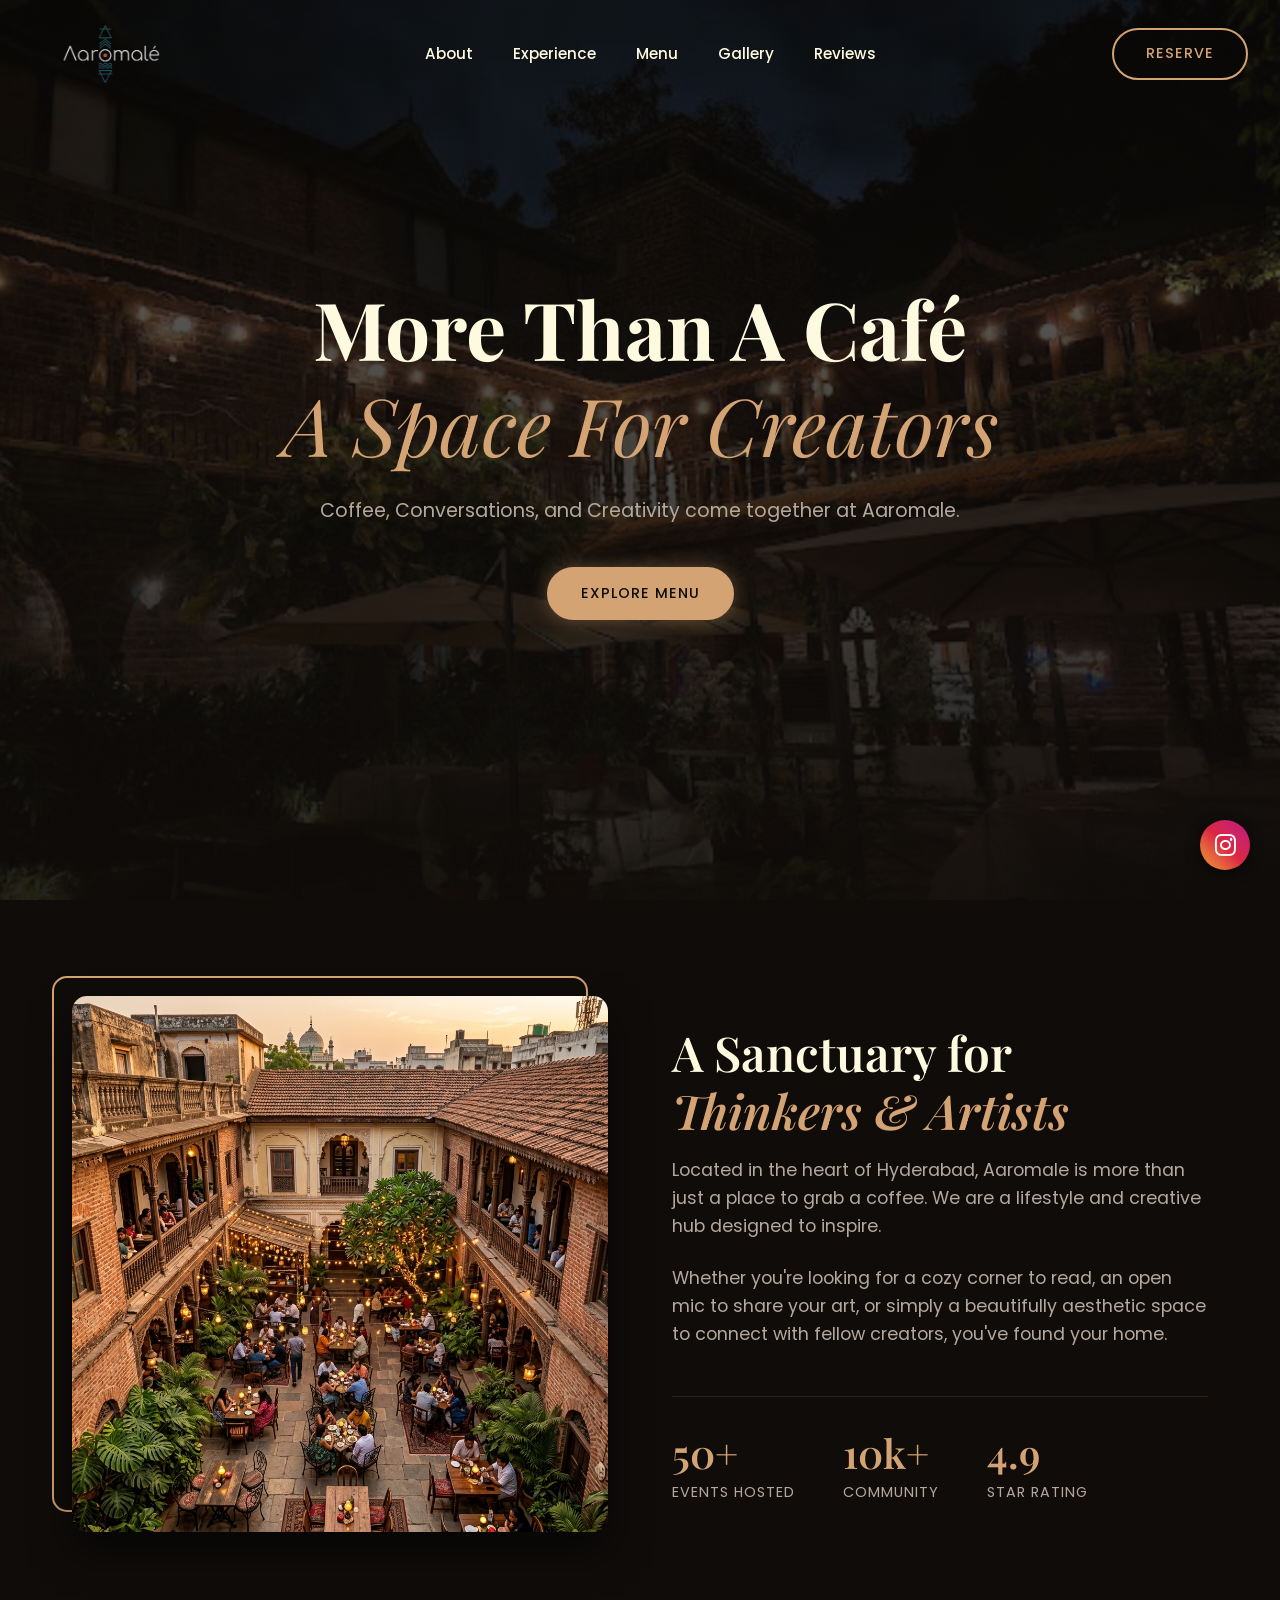
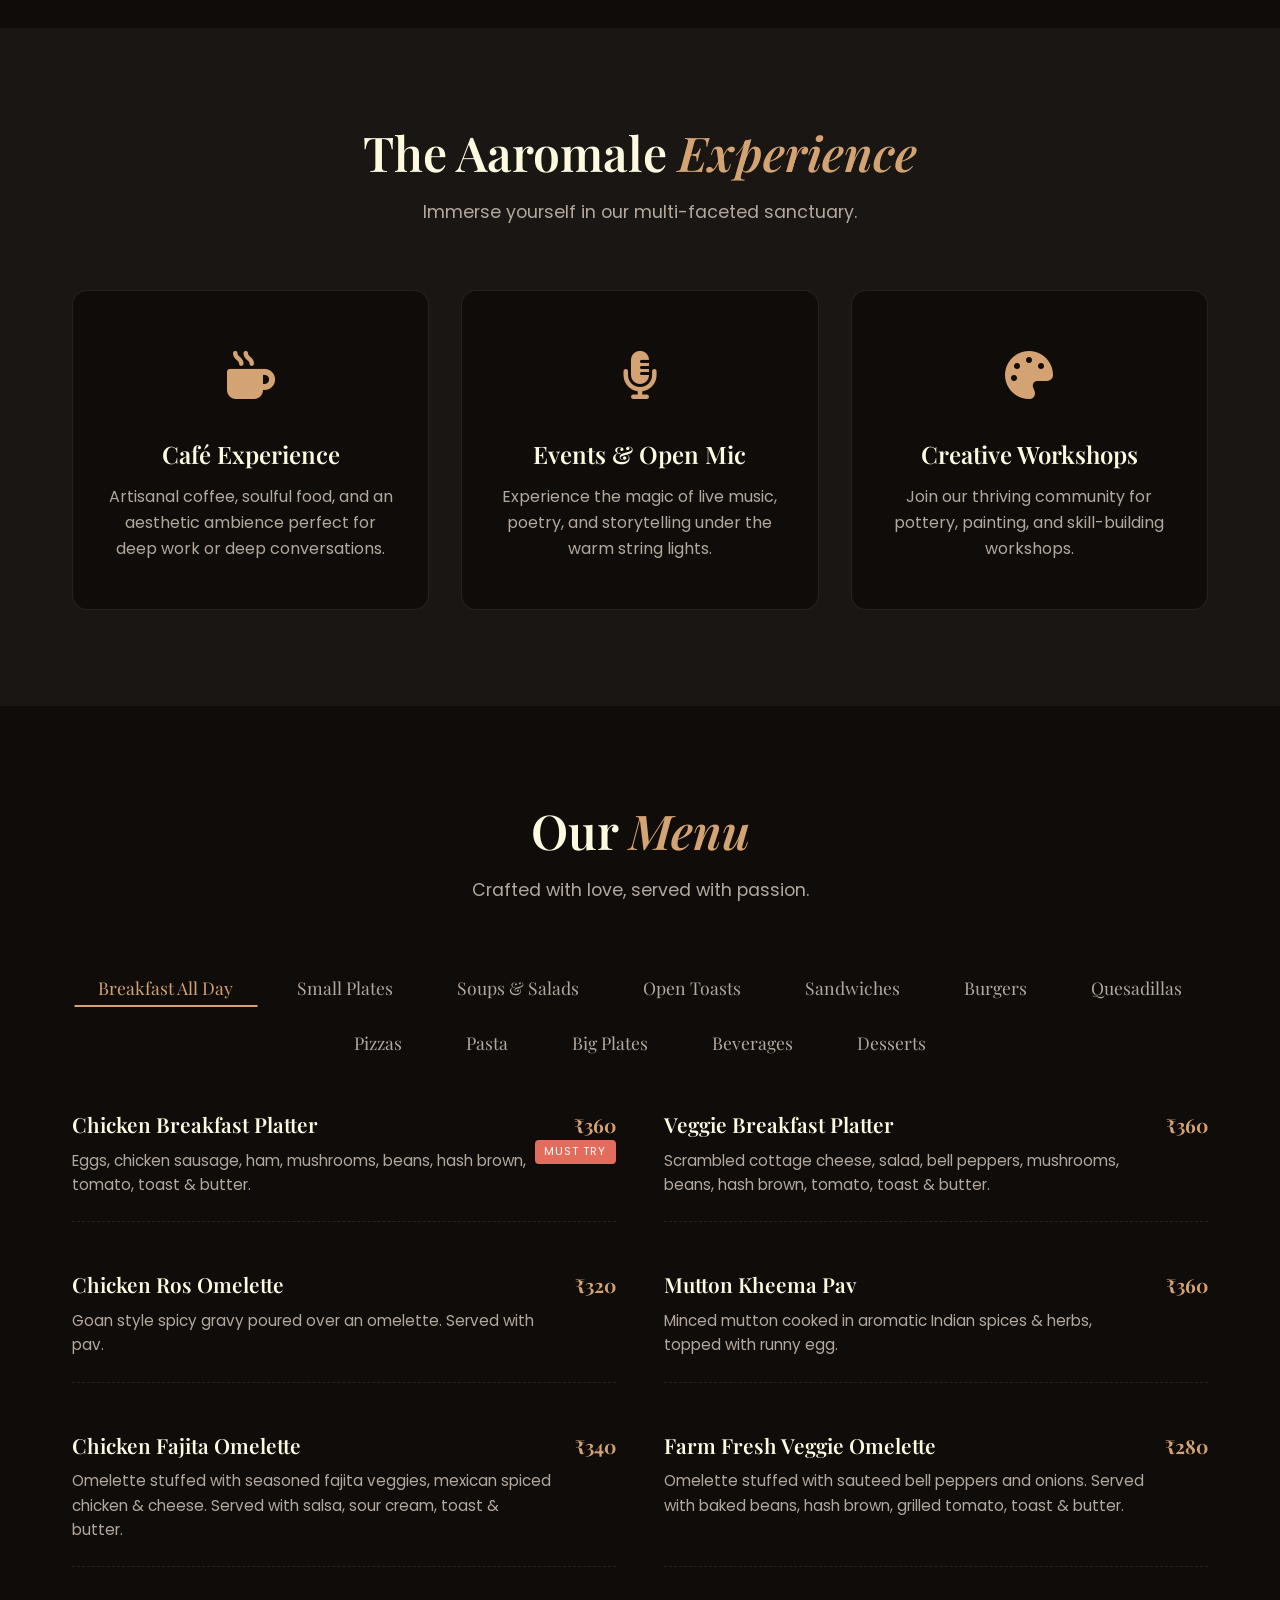
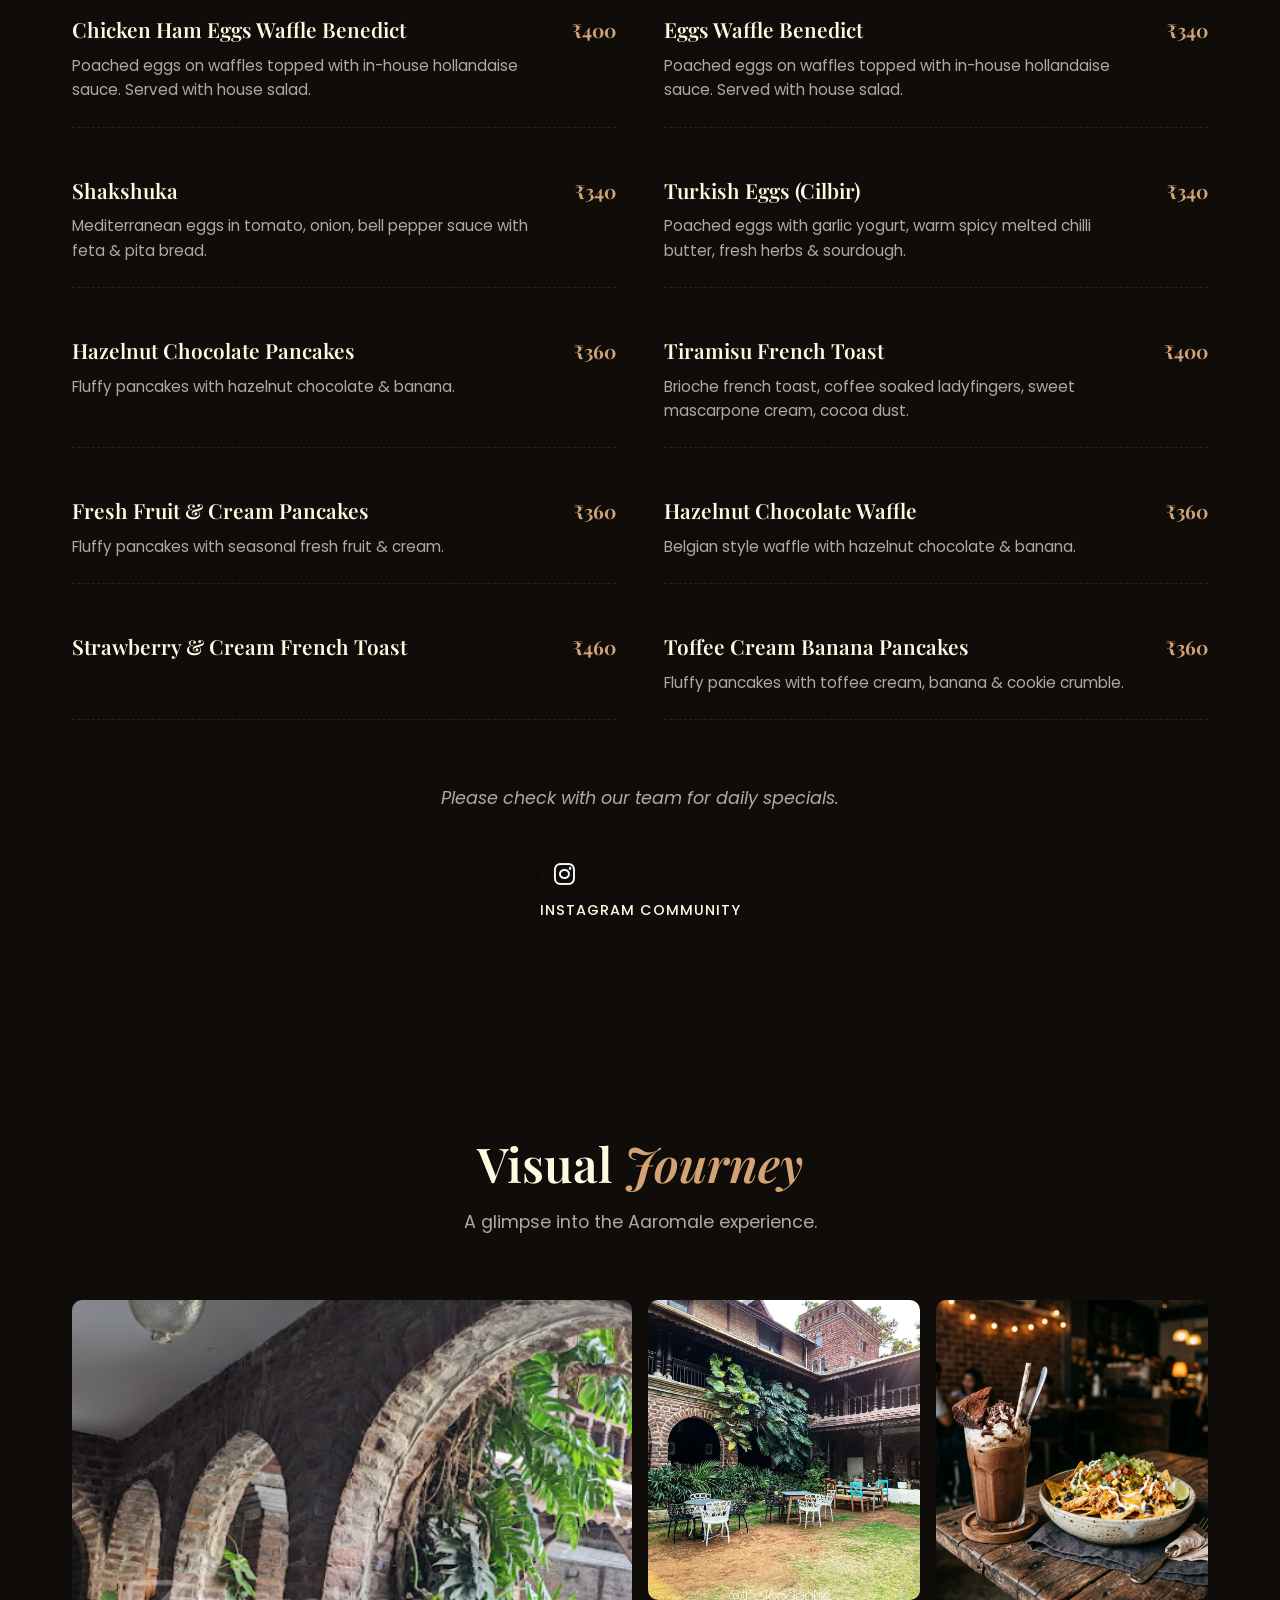
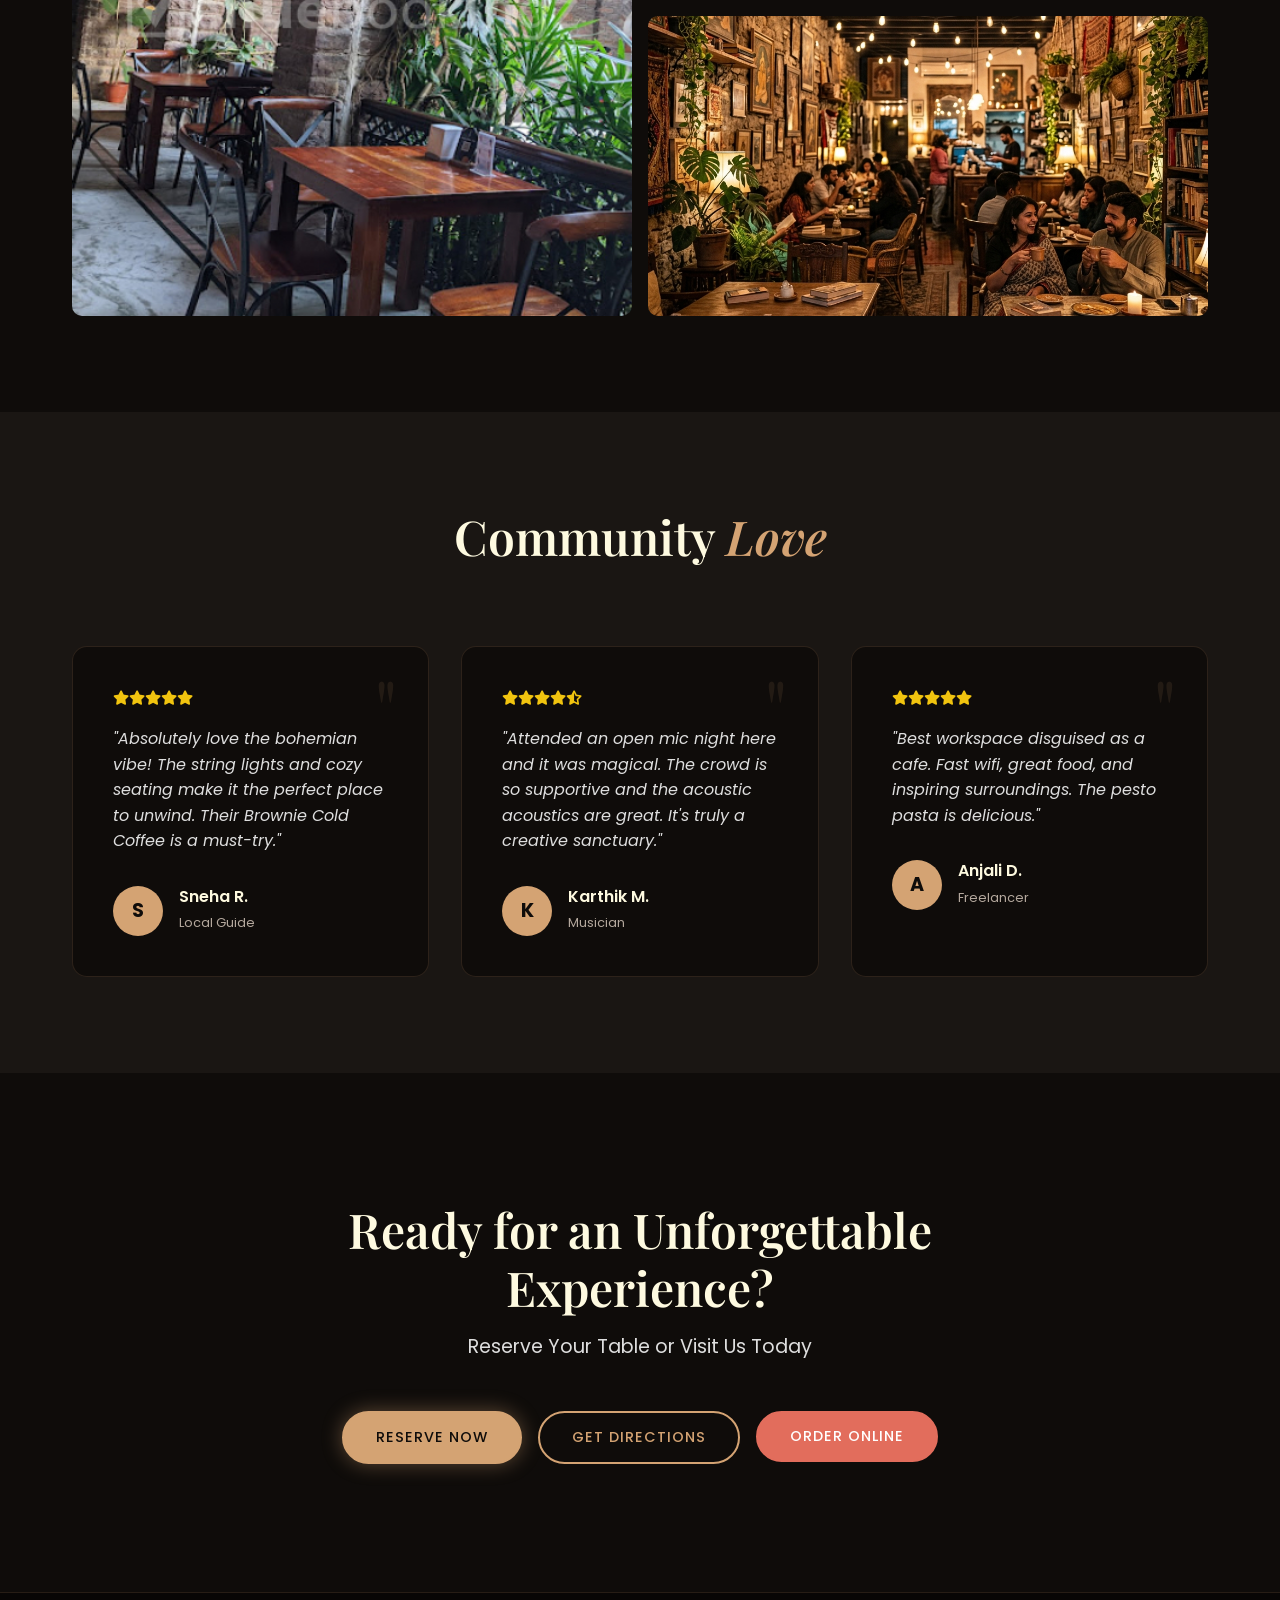
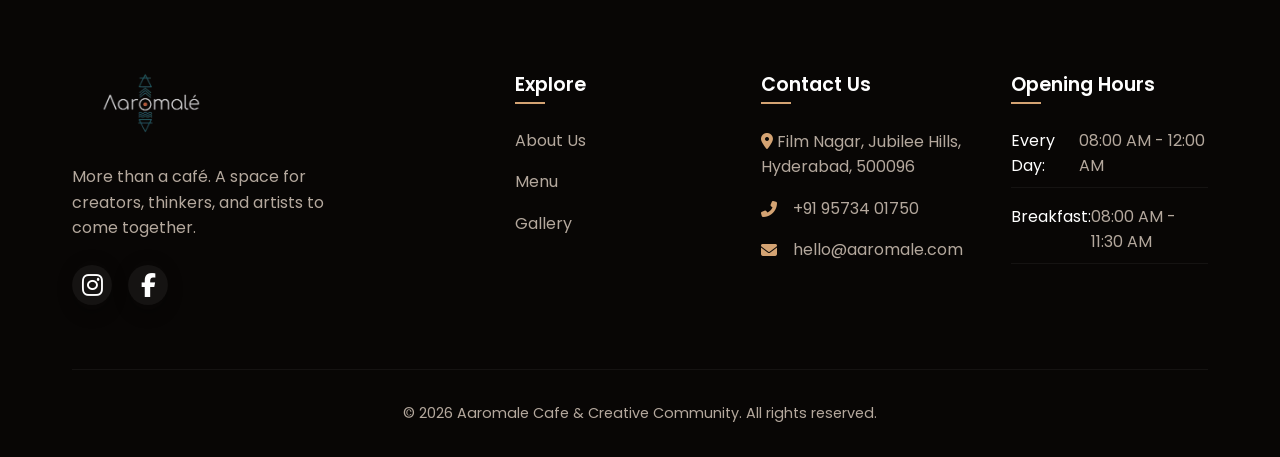
==== commit 5e504d67: "Update Instagram Community button styling and position" ====
--- a/index.html
+++ b/index.html
@@ -1018,21 +1018,17 @@
                         <span class="price">₹249</span>
                     </div>
                 </div>
+
             </div>
         </div>
-
-
 
         <div class="menu-cta reveal-up">
             <p class="specials-note">Please check with our team for daily specials.</p>
-            <a href="https://www.instagram.com/channel/AbYbYVpShGy2Z_ML/?igsh=bWxpaXM2Z2U5MWFy" target="_blank" rel="noopener noreferrer" class="btn btn-outline">
-                <i class="fab fa-instagram" style="margin-right: 8px;"></i> Instagram Community
+            <a href="https://www.instagram.com/channel/AbYbYVpShGy2Z_ML/?igsh=bWxpaXM2Z2U5MWFy" target="_blank" rel="noopener noreferrer" class="btn btn-instagram">
+                <i class="fab fa-instagram"></i> Instagram Community
             </a>
         </div>
-        </div>
     </section>
-
-
 
     <!-- Gallery Section -->
     <section class="gallery" id="gallery">
--- a/style.css
+++ b/style.css
@@ -149,11 +149,6 @@
     border: 2px solid var(--primary);
 }
 
-.btn-outline:hover {
-    background: var(--primary);
-    color: var(--bg-dark);
-    box-shadow: 0 0 20px var(--primary-glow);
-}
 
 /* Dropdown Styles */
 .dropdown {
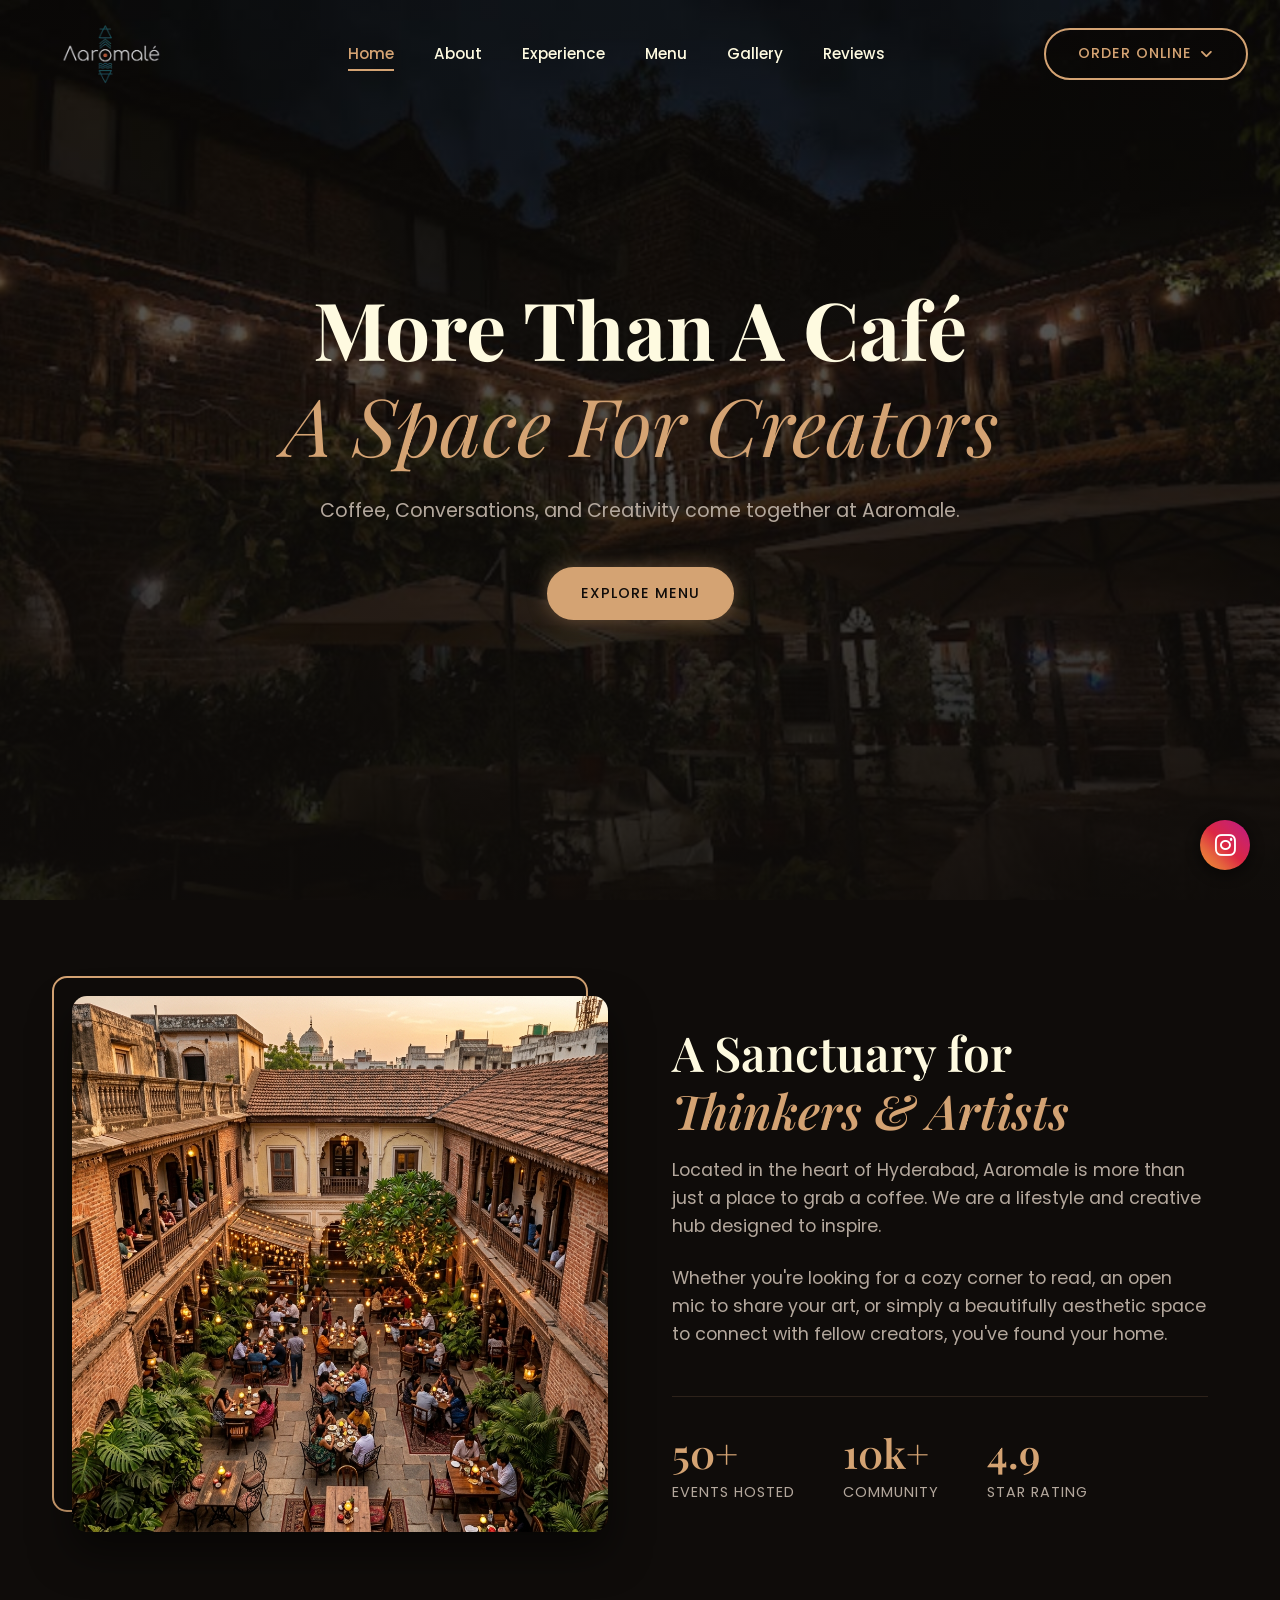
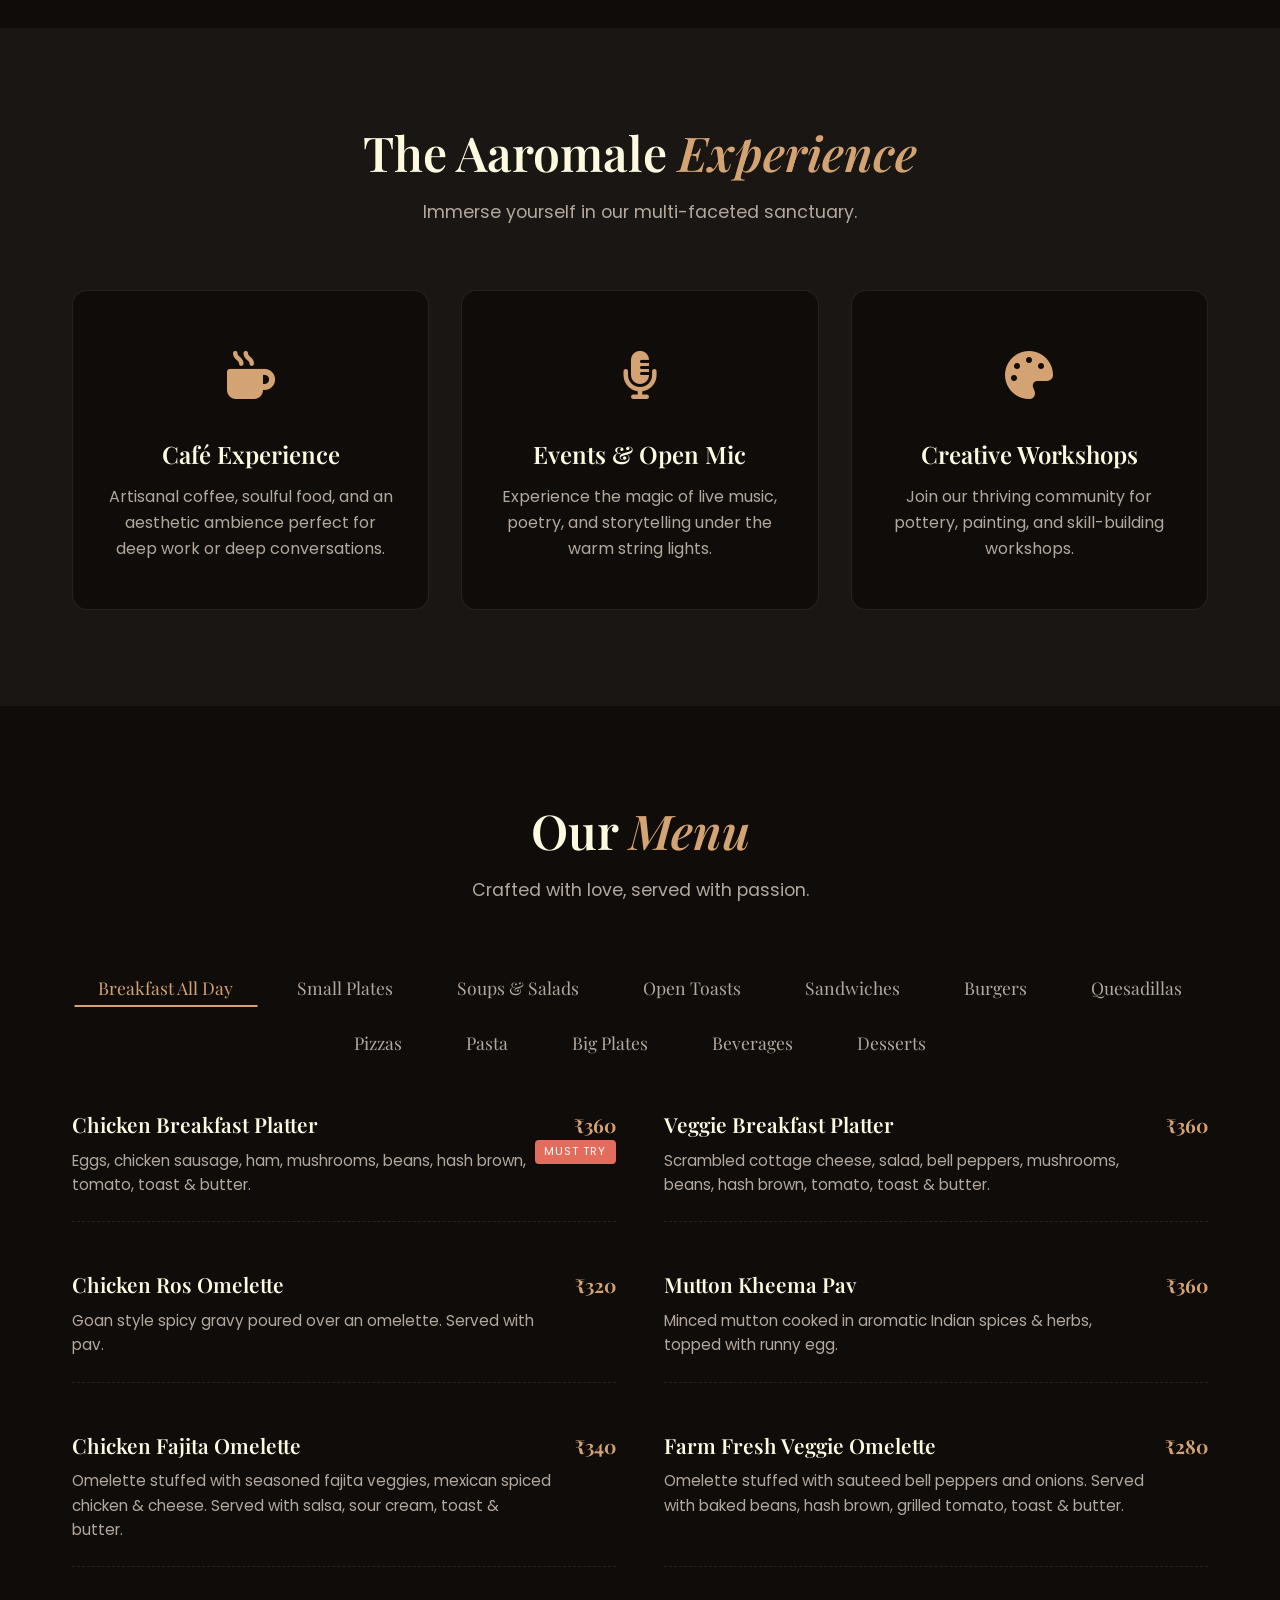
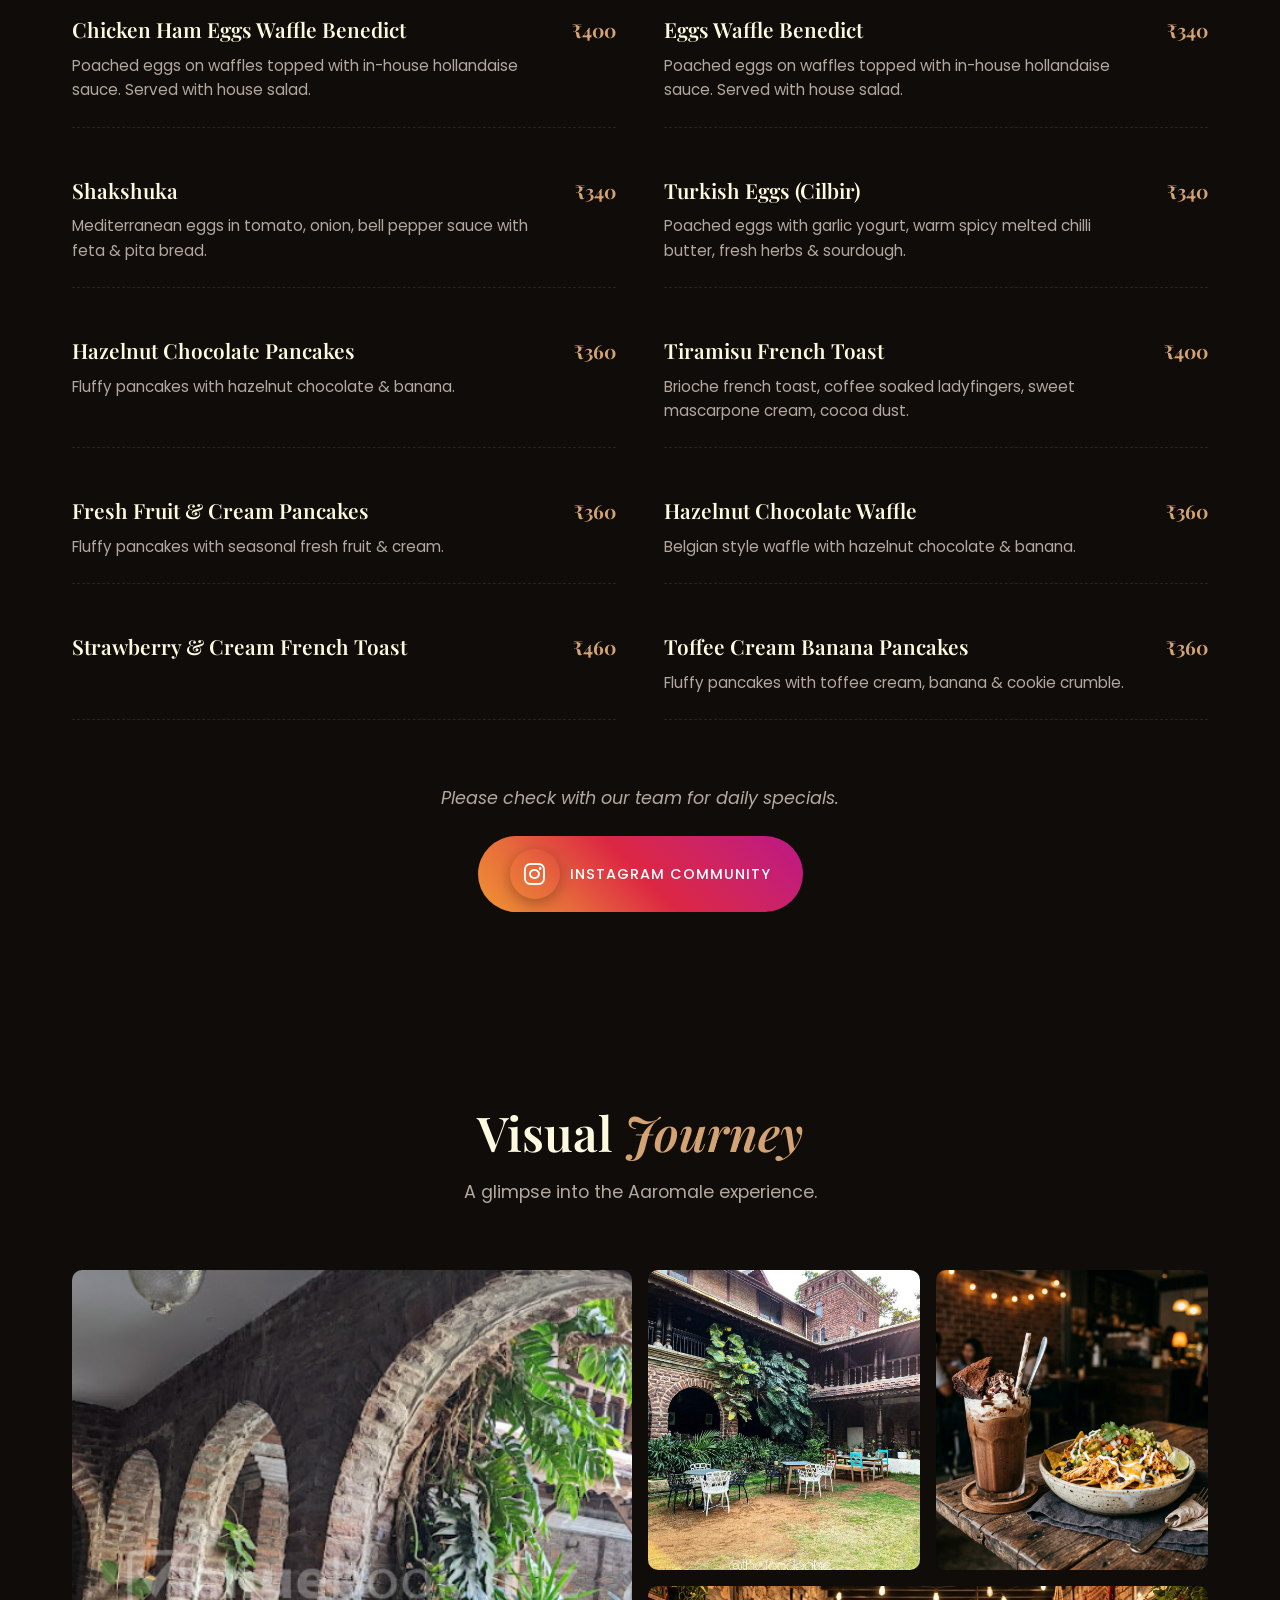
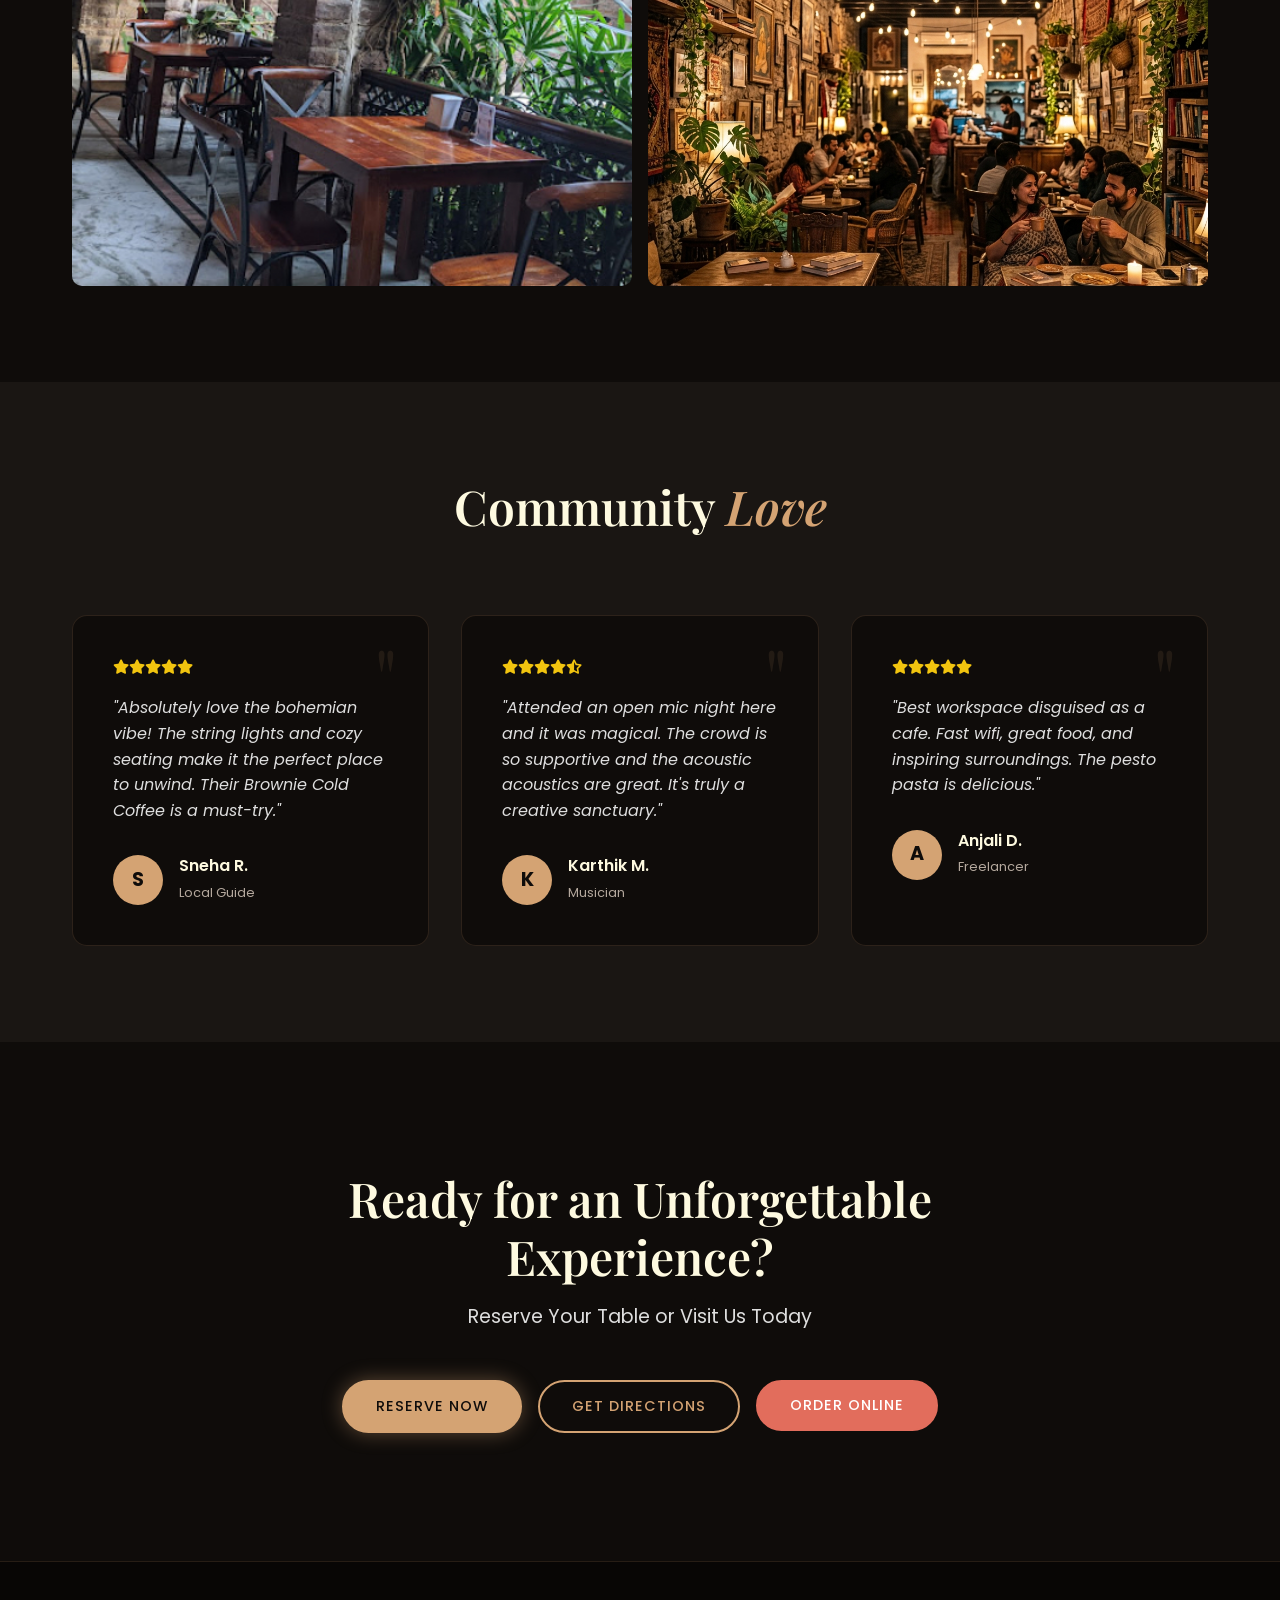
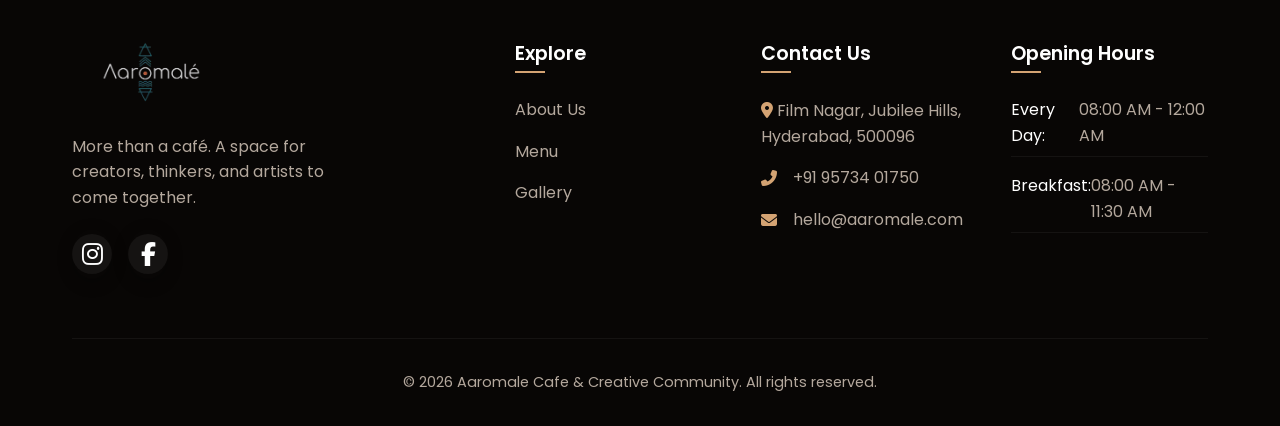
==== commit 312b96de: "Restore Home link and Order Online dropdown" ====
--- a/index.html
+++ b/index.html
@@ -37,6 +37,7 @@
         <div class="nav-container">
             <a href="#" class="logo"><img src="assets/images/logo.png" alt="Aaromale" class="brand-logo"></a>
             <div class="nav-links">
+                <a href="#home">Home</a>
                 <a href="#about">About</a>
                 <a href="#experience">Experience</a>
                 <a href="#menu">Menu</a>
@@ -44,7 +45,19 @@
                 <a href="#reviews">Reviews</a>
             </div>
             <div class="nav-actions">
-                <a href="#cta" class="btn btn-outline">Reserve</a>
+                <div class="dropdown">
+                    <a href="javascript:void(0)" class="btn btn-outline" id="orderBtn" style="display: flex; align-items: center; gap: 8px;">
+                        ORDER ONLINE <i class="fas fa-angle-down"></i>
+                    </a>
+                    <div class="dropdown-menu" id="orderDropdown">
+                        <a href="https://www.zomato.com/hyderabad/aaromale-cafe-and-creative-community-film-nagar" target="_blank">
+                            <img src="assets/images/Zomato.png" alt="Zomato" class="platform-logo"> Zomato
+                        </a>
+                        <a href="https://www.swiggy.com/restaurants/aaromale-cafe-and-creative-community-film-nagar-hyderabad-428" target="_blank">
+                            <img src="assets/images/swiggy.png" alt="Swiggy" class="platform-logo"> Swiggy
+                        </a>
+                    </div>
+                </div>
                 <div class="hamburger">
                     <div class="bar"></div>
                     <div class="bar"></div>
--- a/style.css
+++ b/style.css
@@ -149,8 +149,32 @@
     border: 2px solid var(--primary);
 }
 
-
-/* Dropdown Styles */
+.btn-outline:hover {
+    background: var(--primary);
+    color: var(--bg-dark);
+    box-shadow: 0 0 20px var(--primary-glow);
+}
+
+.btn-instagram {
+    background: linear-gradient(45deg, #f09433 0%, #e6683c 25%, #dc2743 50%, #cc2366 75%, #bc1888 100%) !important;
+    color: #fff !important;
+    border: none !important;
+    display: inline-flex !important;
+    align-items: center;
+    gap: 10px;
+    padding: 0.8rem 2rem;
+    border-radius: 50px;
+    text-transform: uppercase;
+    font-weight: 500;
+    letter-spacing: 1px;
+}
+
+.btn-instagram:hover {
+    opacity: 0.9;
+    transform: translateY(-3px);
+    box-shadow: 0 8px 25px rgba(220, 39, 67, 0.4);
+}
+
 .dropdown {
     position: relative;
     display: inline-block;
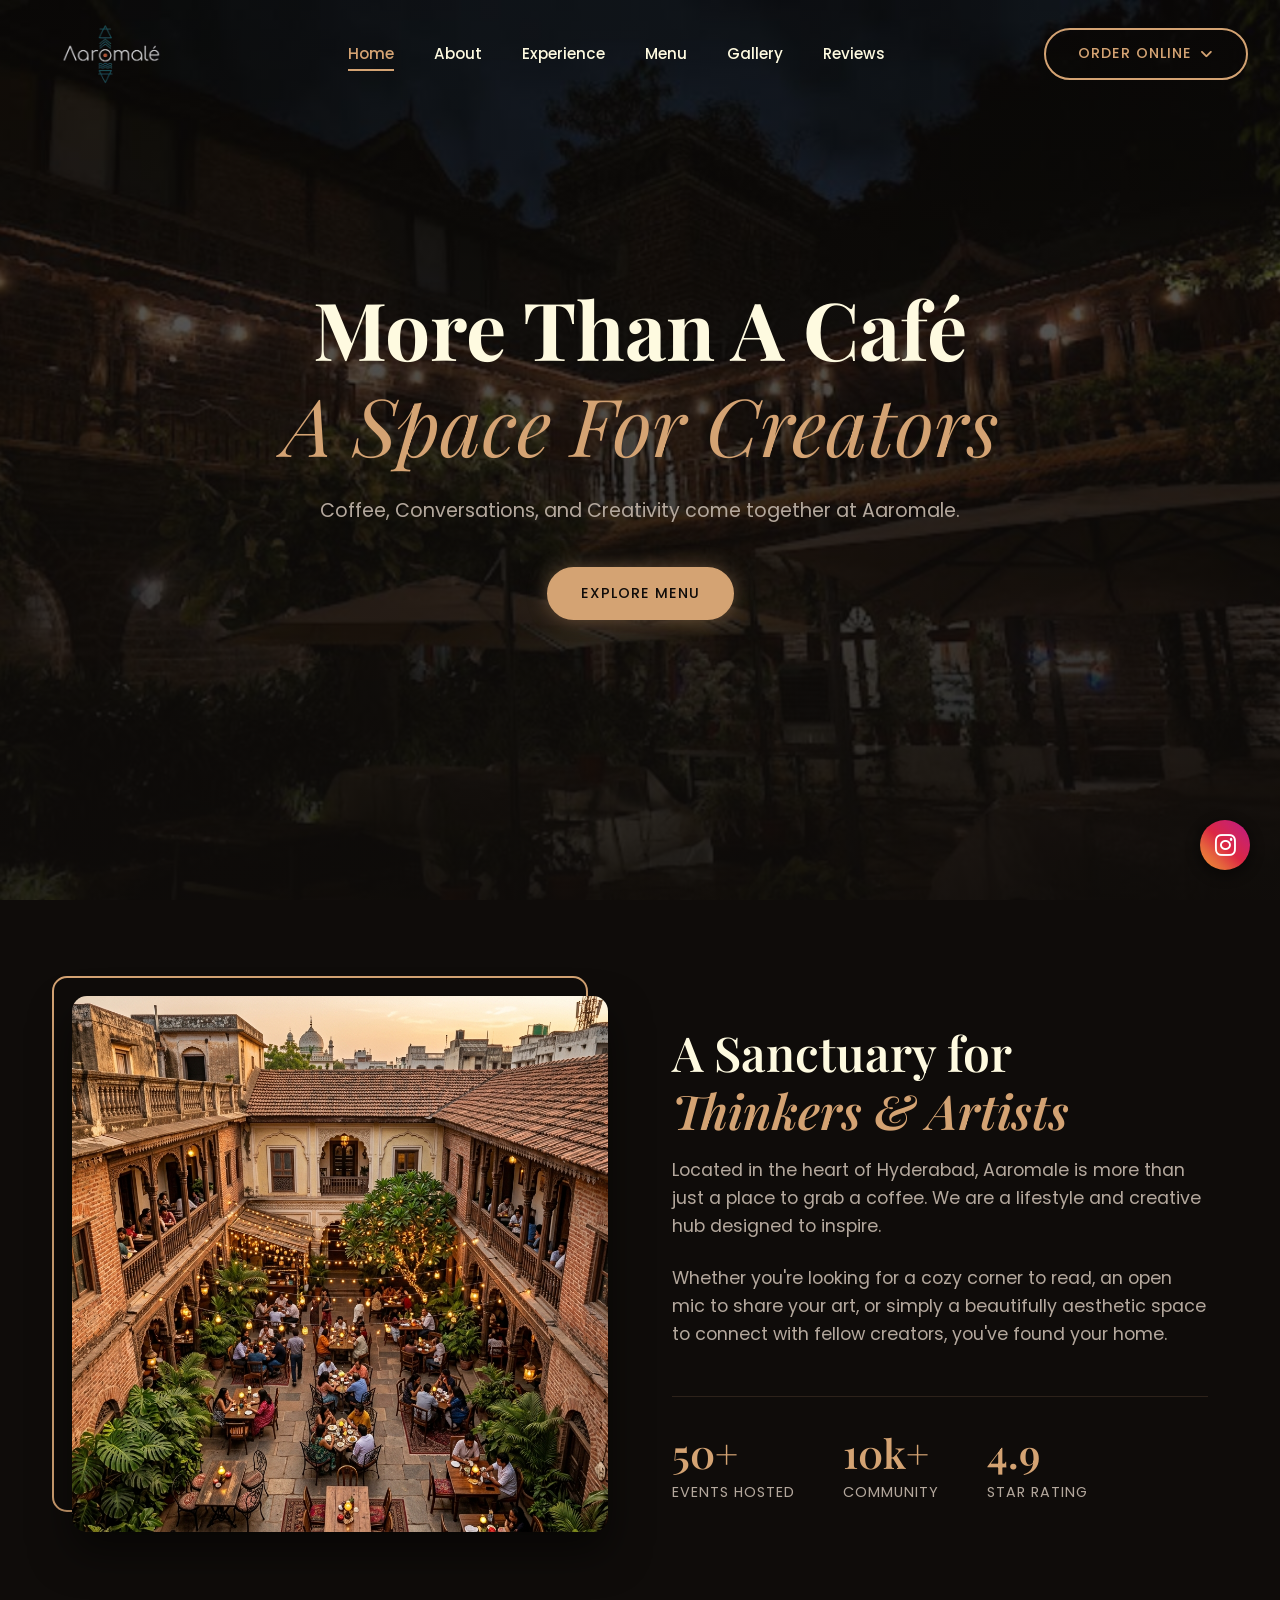
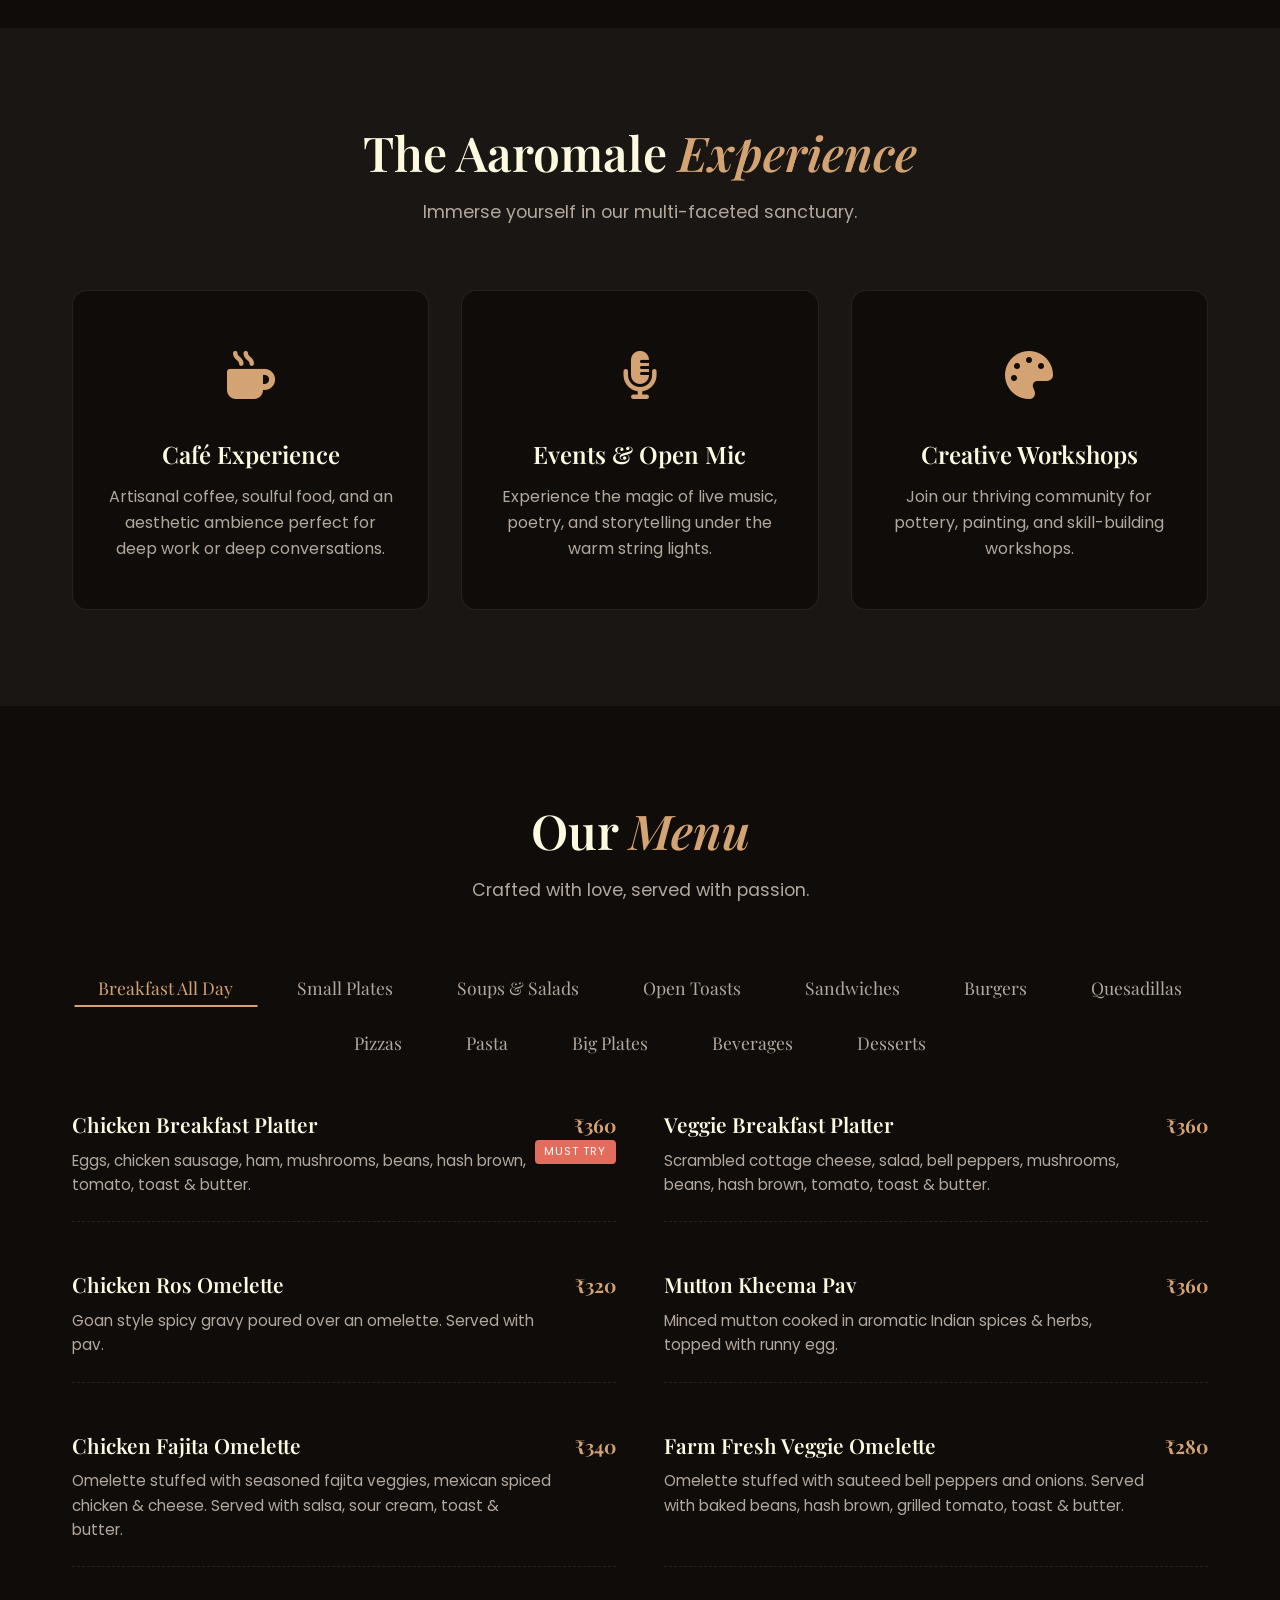
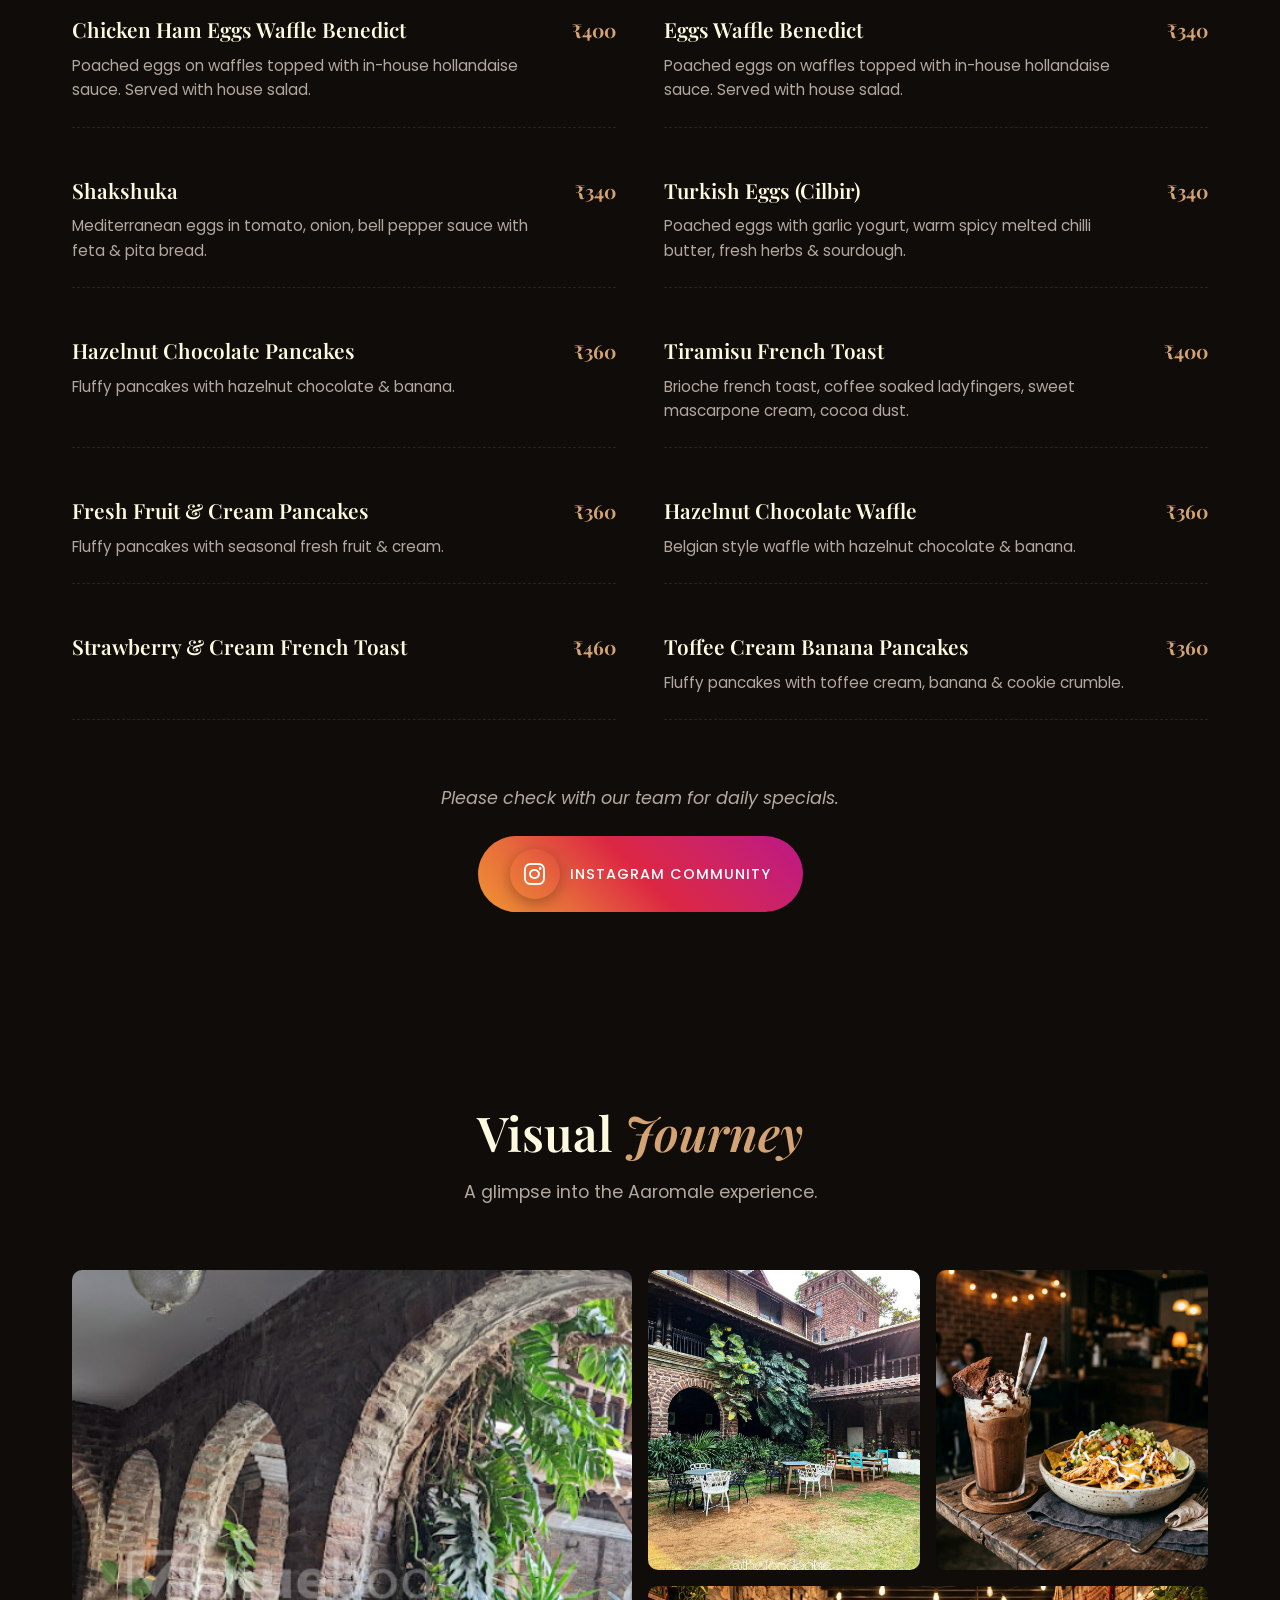
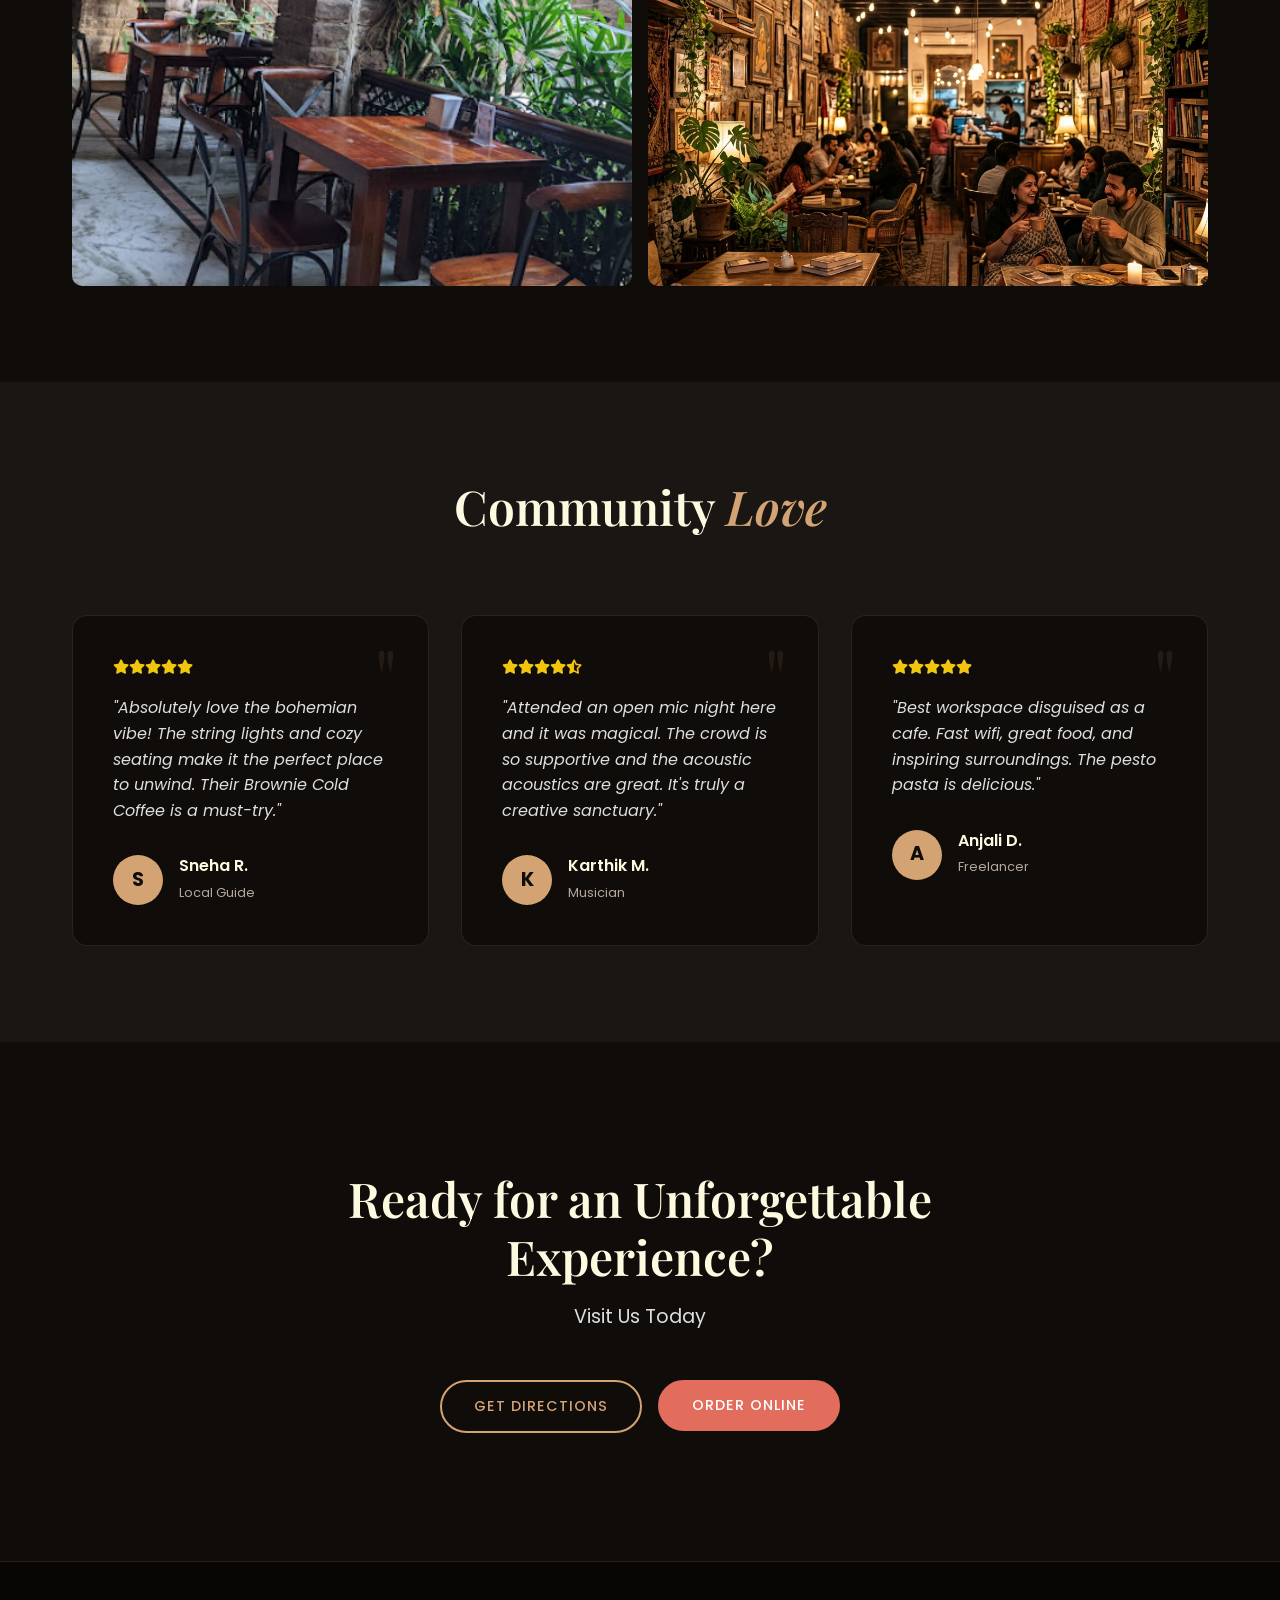
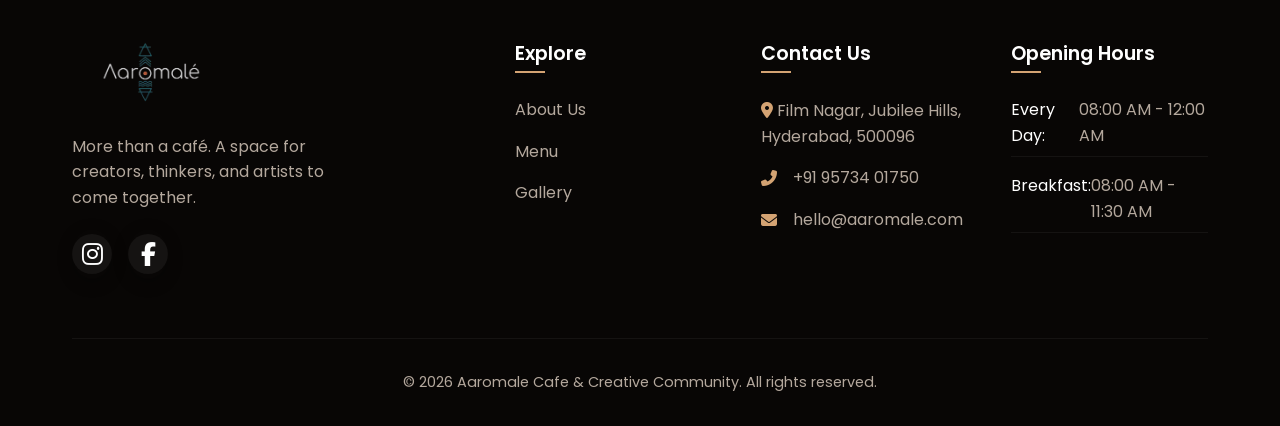
==== commit 4e339d87: "Remove Reserve Now button and update CTA text" ====
--- a/index.html
+++ b/index.html
@@ -1140,9 +1140,8 @@
         <div class="container">
             <div class="cta-box reveal-up">
                 <h2>Ready for an Unforgettable Experience?</h2>
-                <p>Reserve Your Table or Visit Us Today</p>
+                <p>Visit Us Today</p>
                 <div class="cta-actions">
-                    <a href="#" class="btn btn-primary">Reserve Now</a>
                     <a href="https://share.google/NiBUkbyRttqdaSKnV" target="_blank" rel="noopener noreferrer"
                         class="btn btn-outline">Get Directions</a>
                     <div class="dropdown">
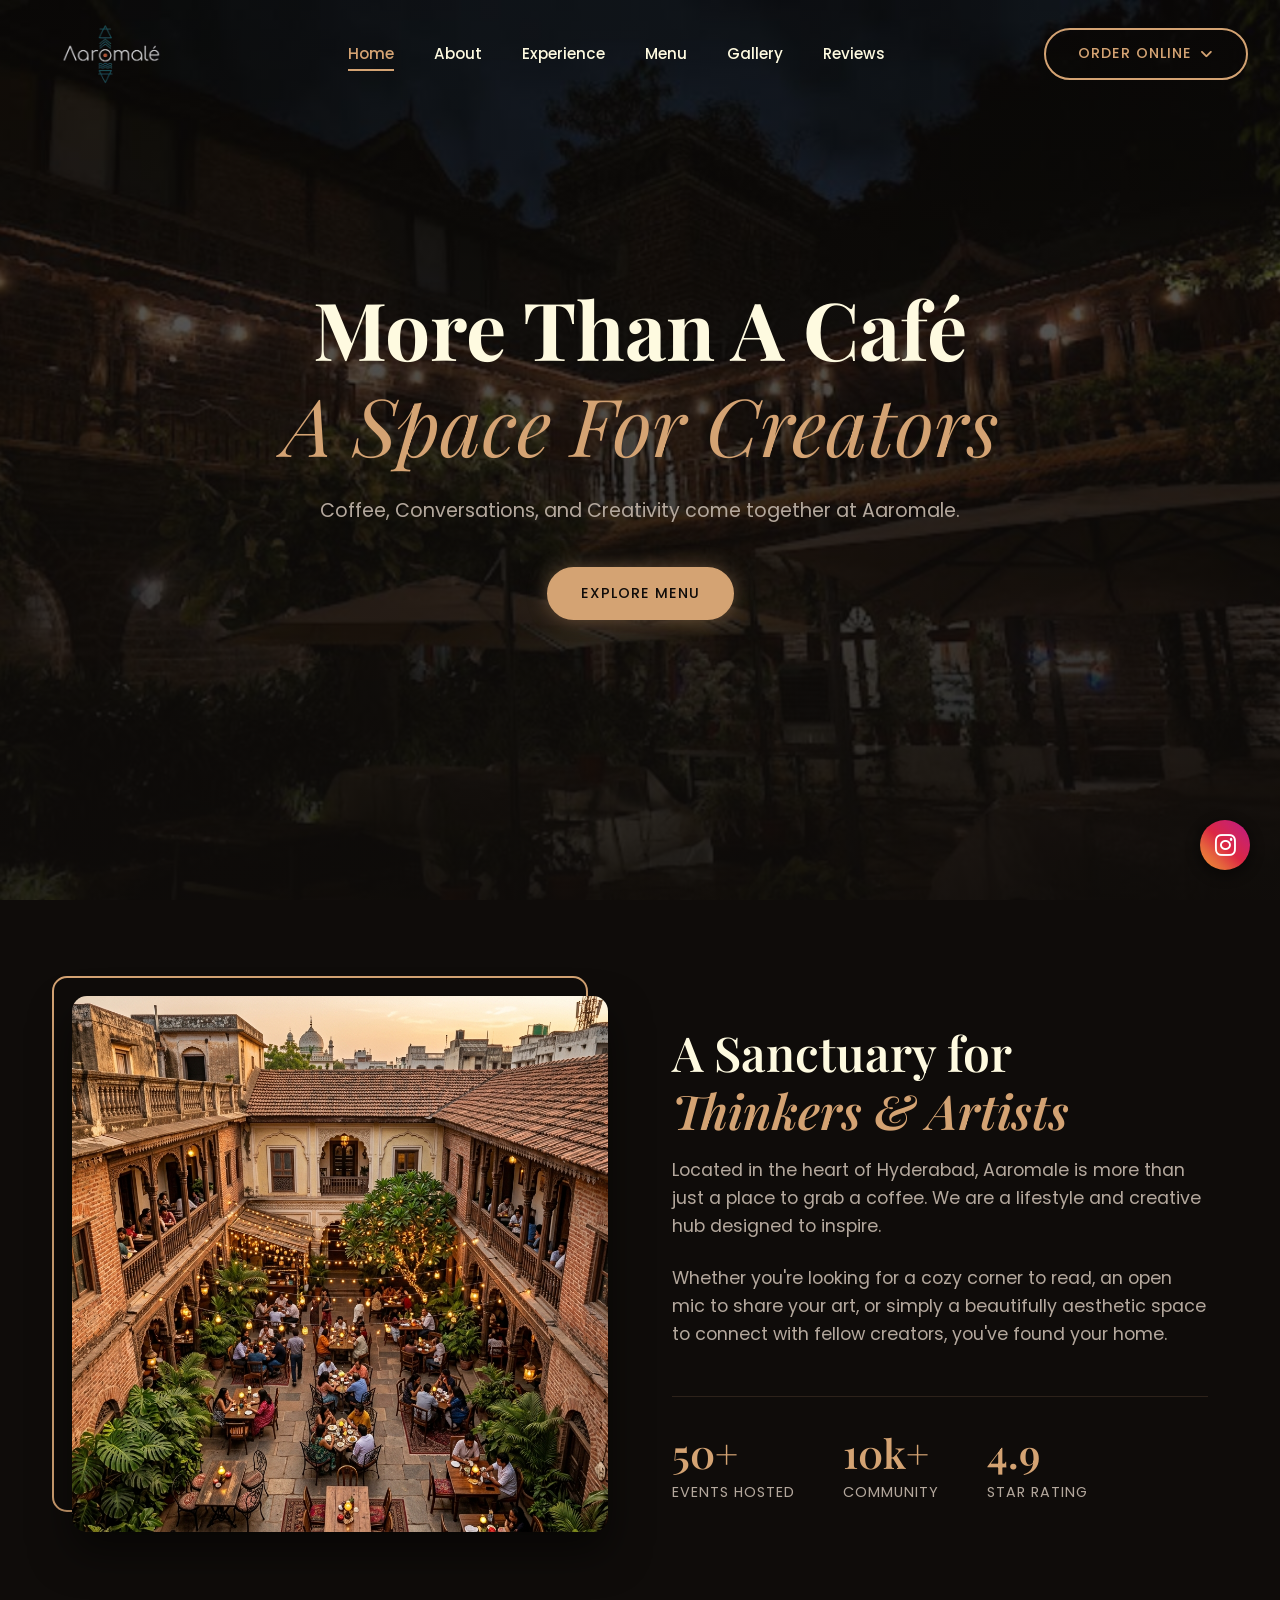
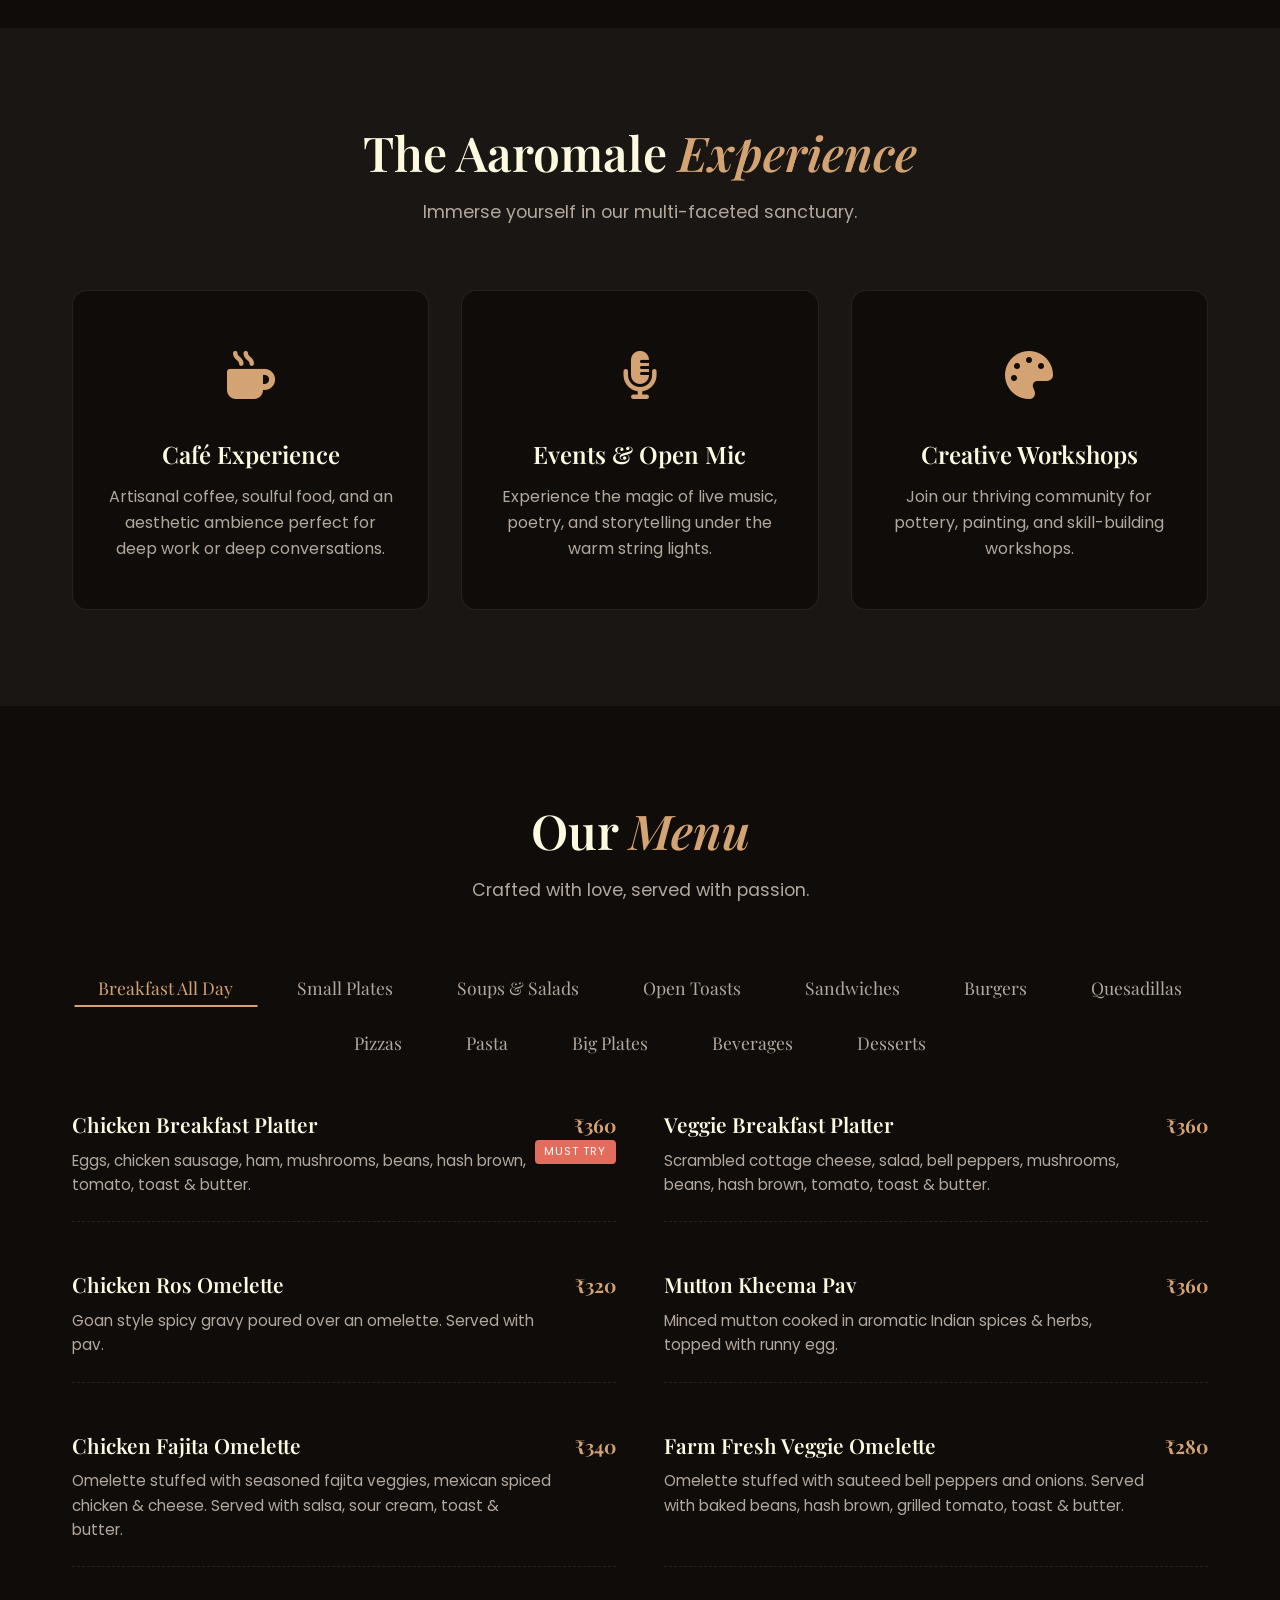
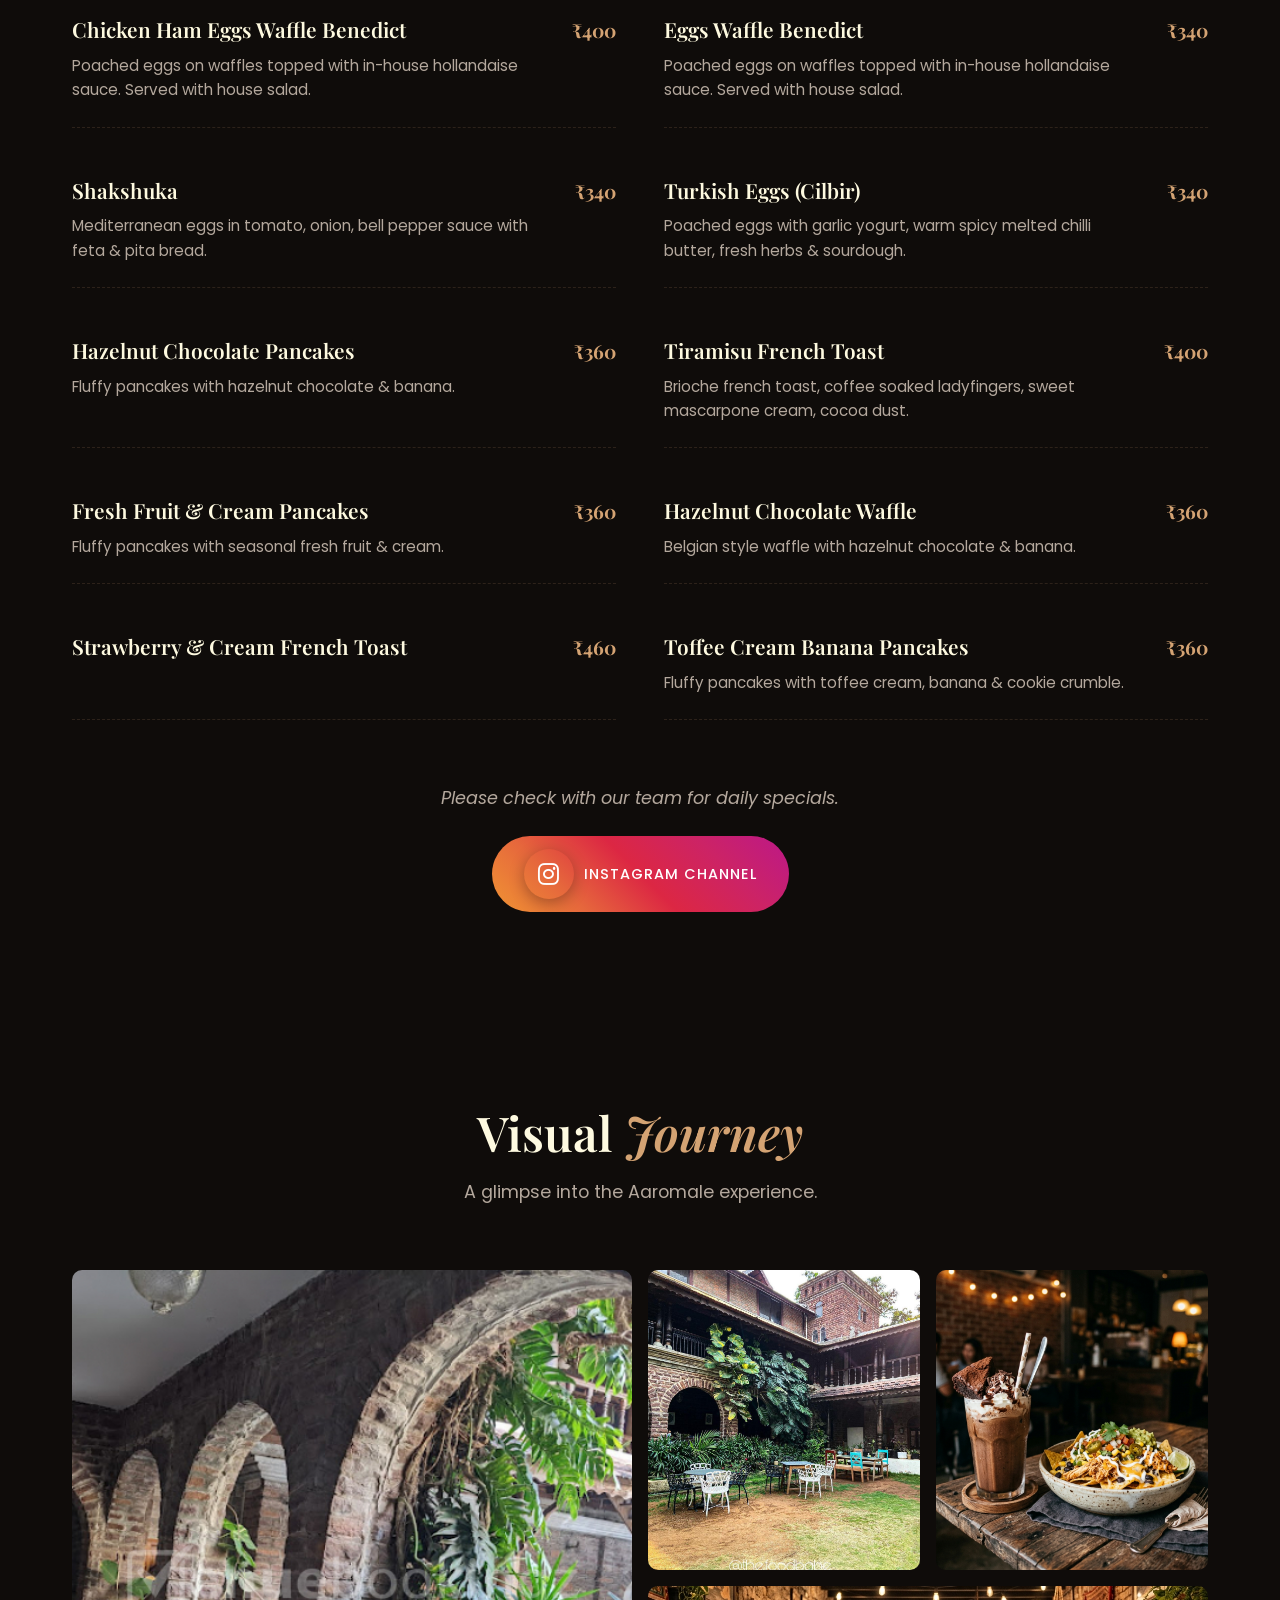
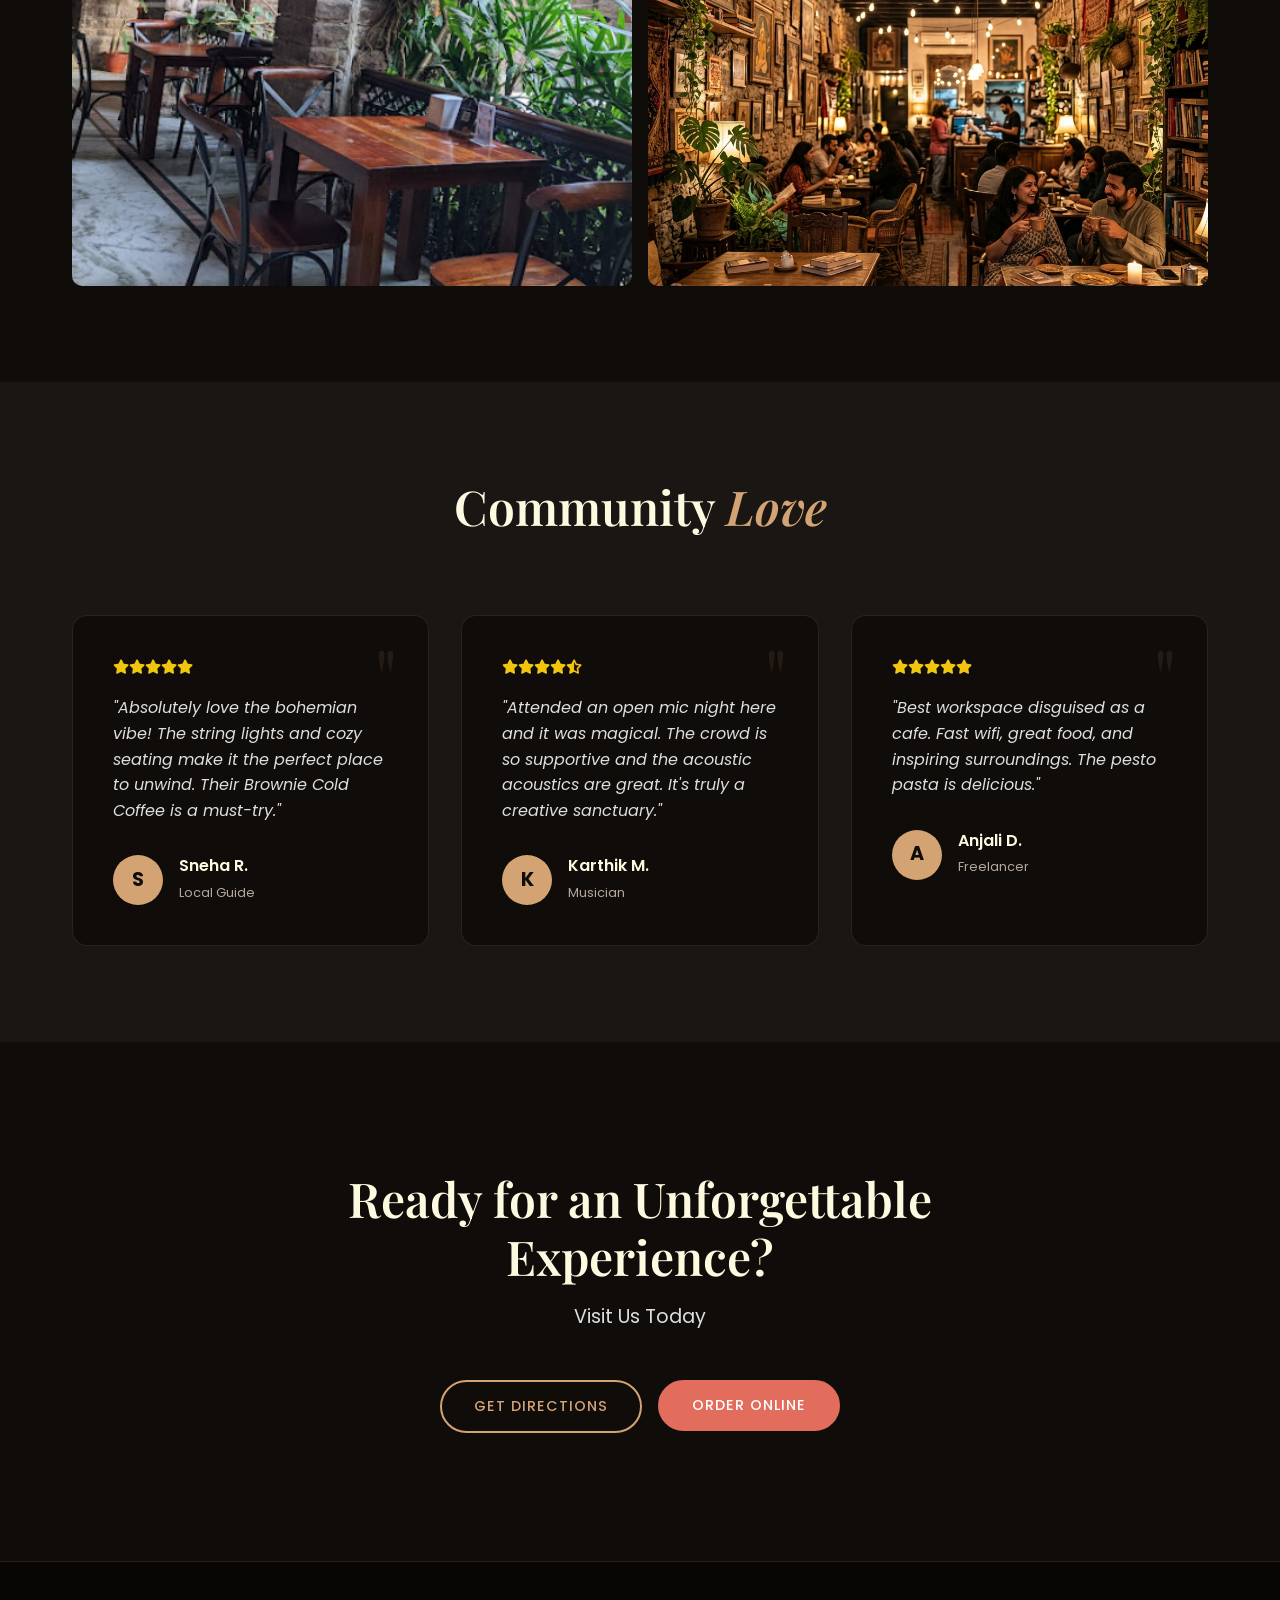
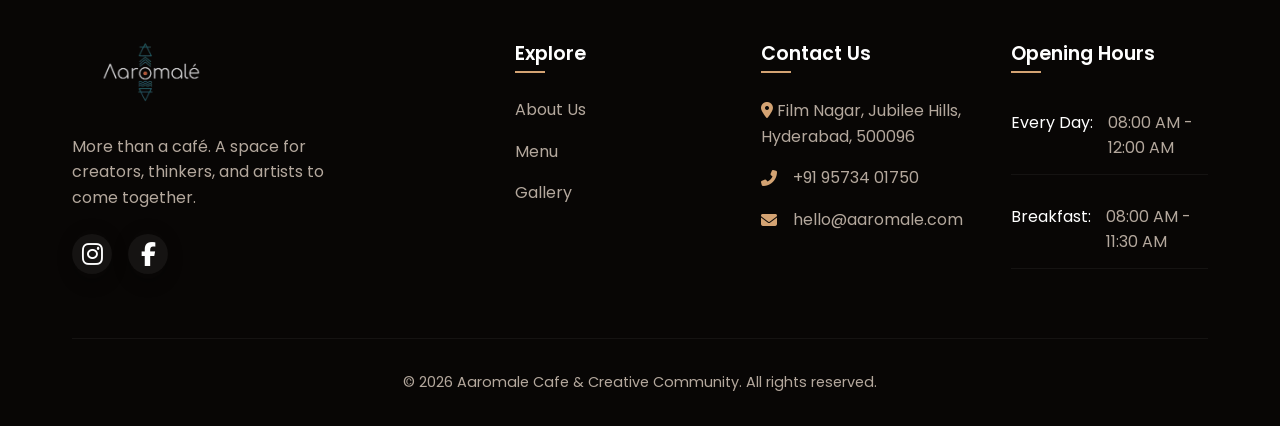
==== commit bffe6cb0: "Change Instagram Community to Instagram Channel" ====
--- a/index.html
+++ b/index.html
@@ -1038,7 +1038,7 @@
         <div class="menu-cta reveal-up">
             <p class="specials-note">Please check with our team for daily specials.</p>
             <a href="https://www.instagram.com/channel/AbYbYVpShGy2Z_ML/?igsh=bWxpaXM2Z2U5MWFy" target="_blank" rel="noopener noreferrer" class="btn btn-instagram">
-                <i class="fab fa-instagram"></i> Instagram Community
+                <i class="fab fa-instagram"></i> Instagram Channel
             </a>
         </div>
     </section>
--- a/style.css
+++ b/style.css
@@ -175,6 +175,7 @@
     box-shadow: 0 8px 25px rgba(220, 39, 67, 0.4);
 }
 
+/* Dropdown Styles */
 .dropdown {
     position: relative;
     display: inline-block;
@@ -1125,12 +1126,14 @@
     color: var(--text-muted);
     display: flex;
     justify-content: space-between;
+    gap: 15px;
     border-bottom: 1px solid rgba(255,255,255,0.05);
-    padding-bottom: 0.5rem;
+    padding: 0.8rem 0;
 }
 
 .hours-info span {
     color: #fff;
+    white-space: nowrap;
 }
 
 .footer-bottom {
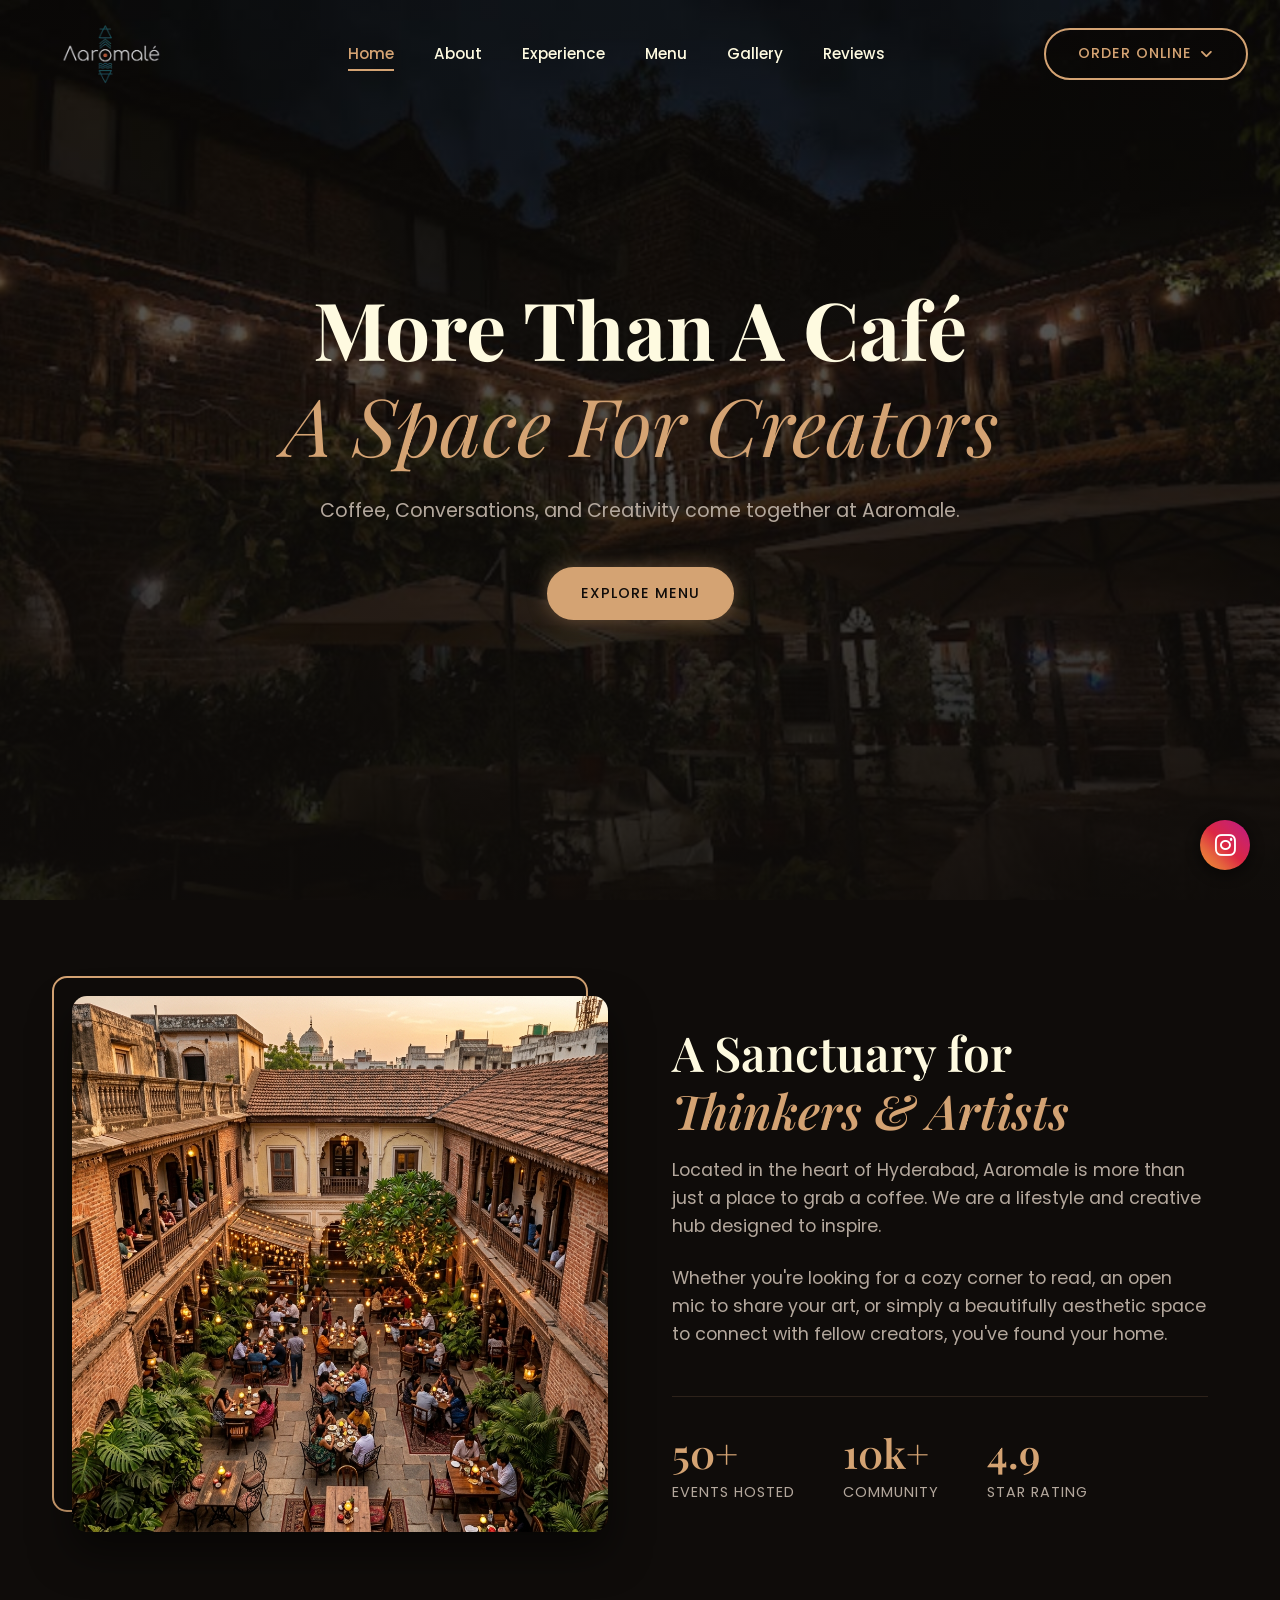
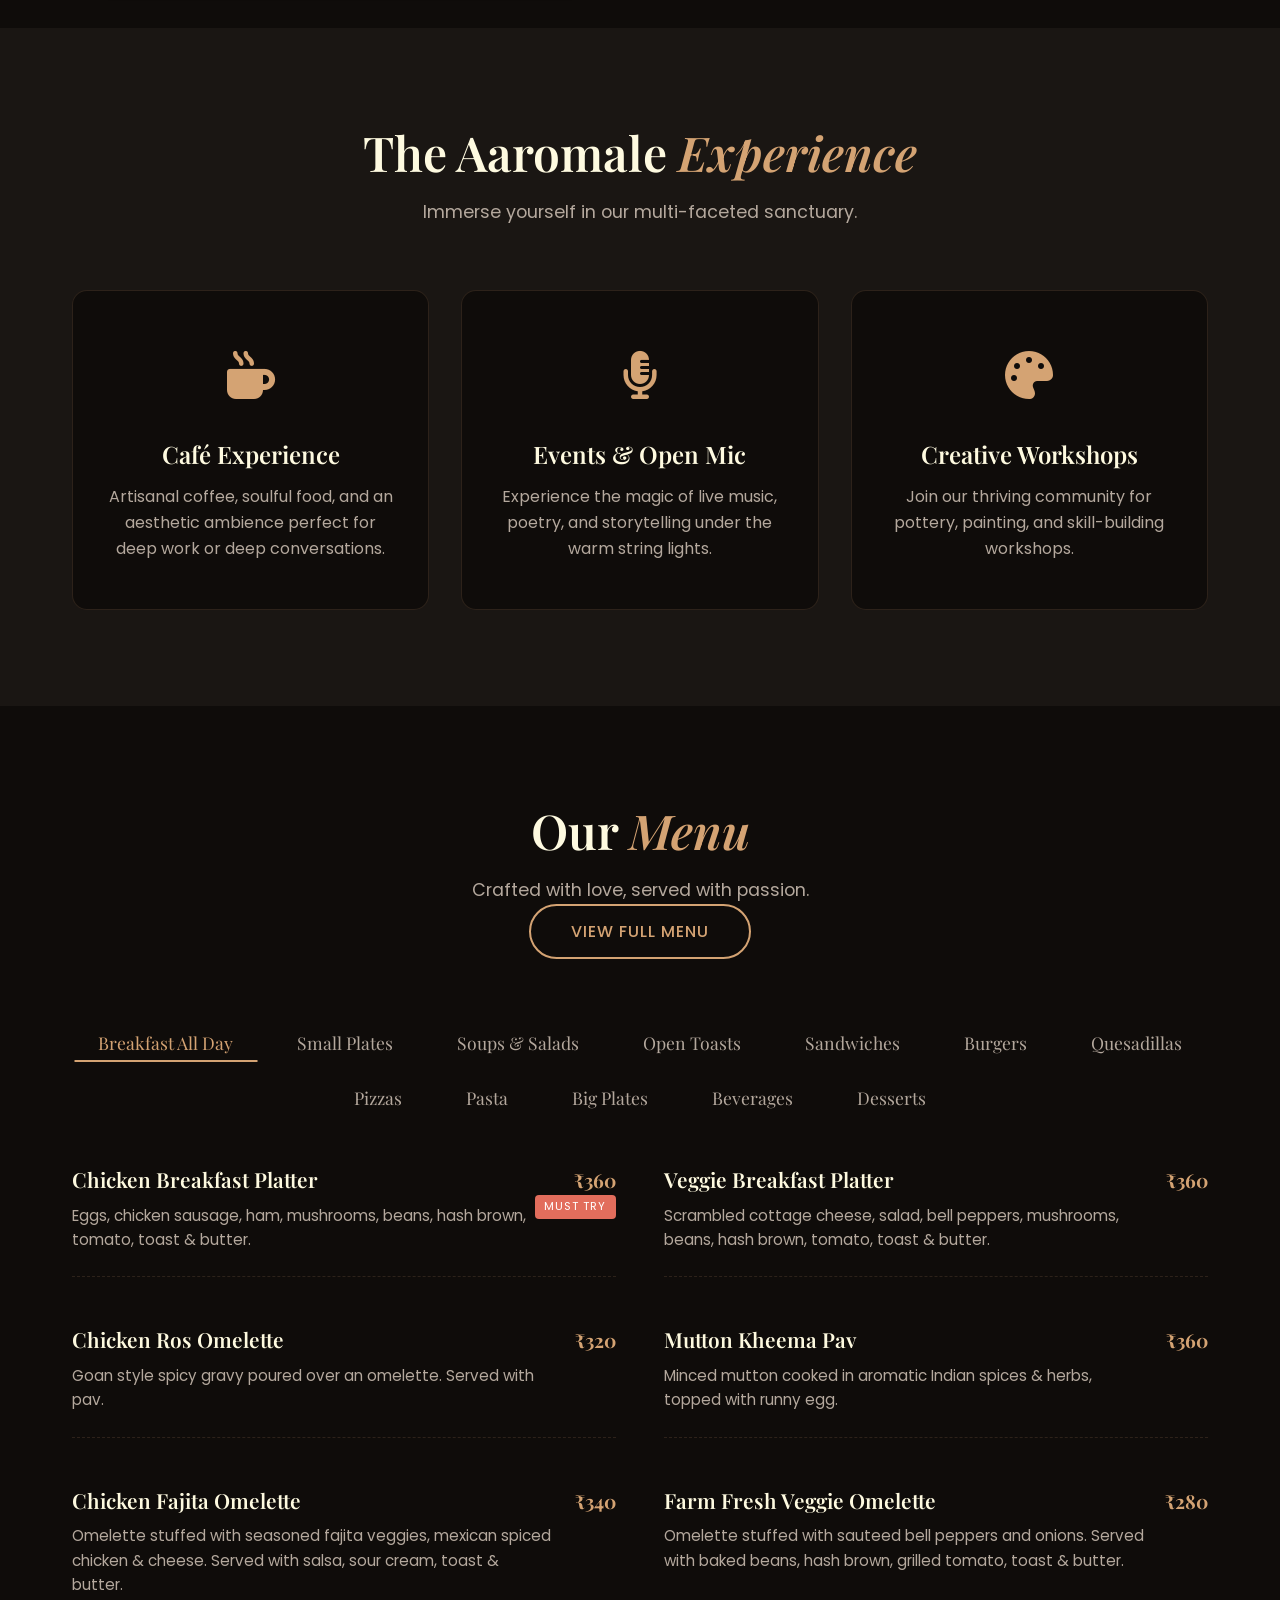
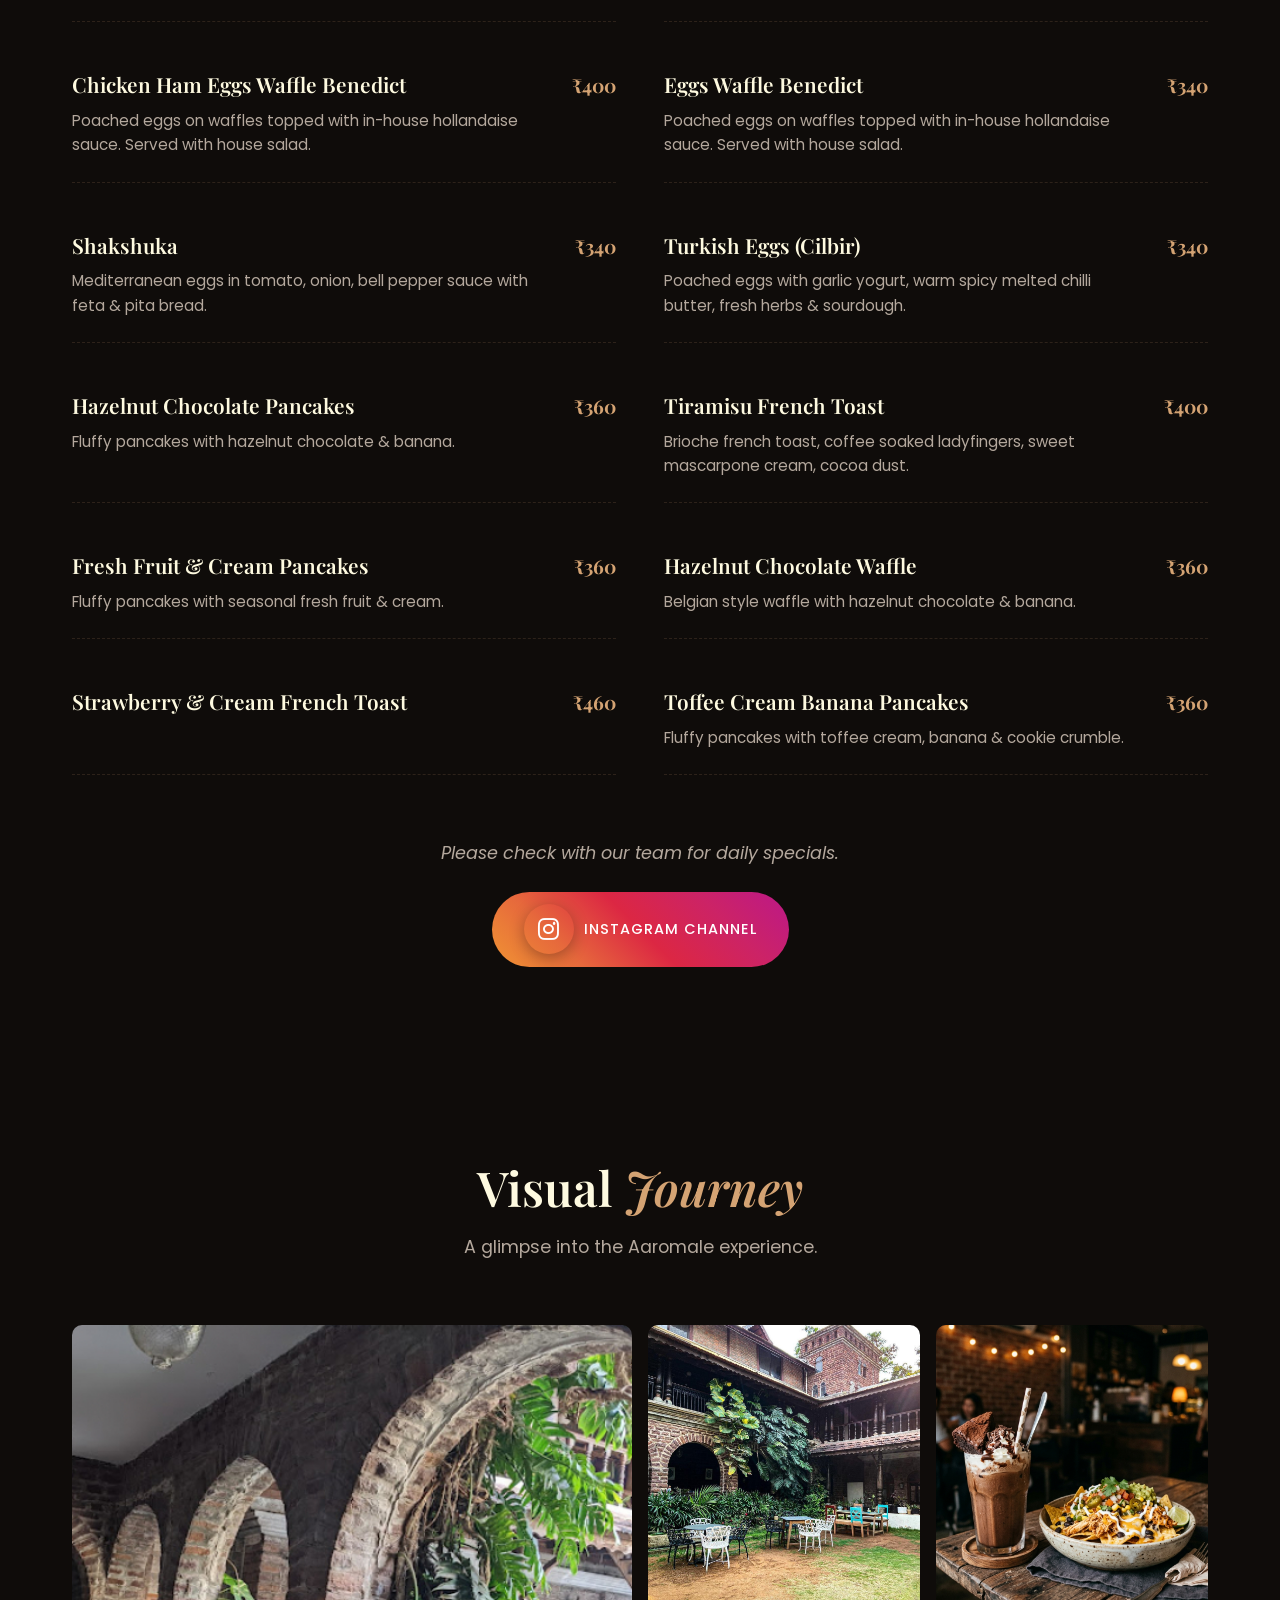
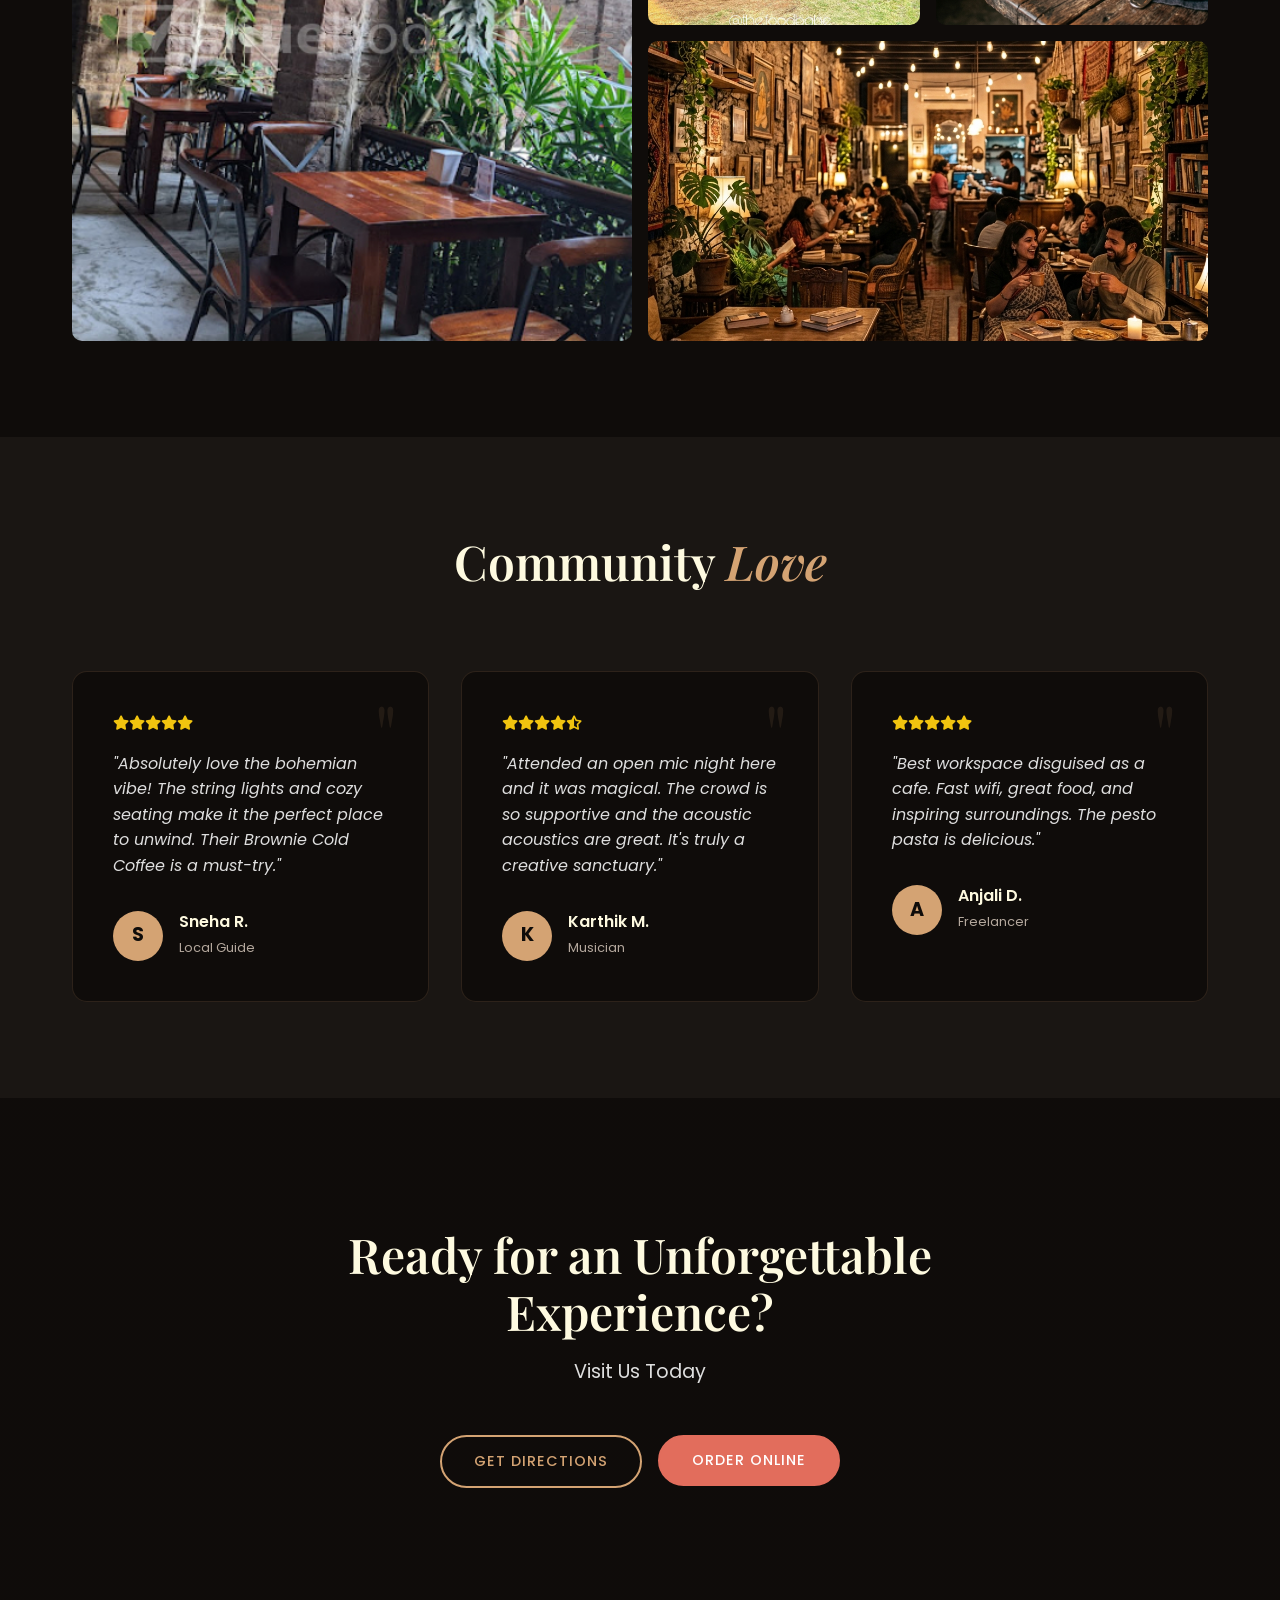
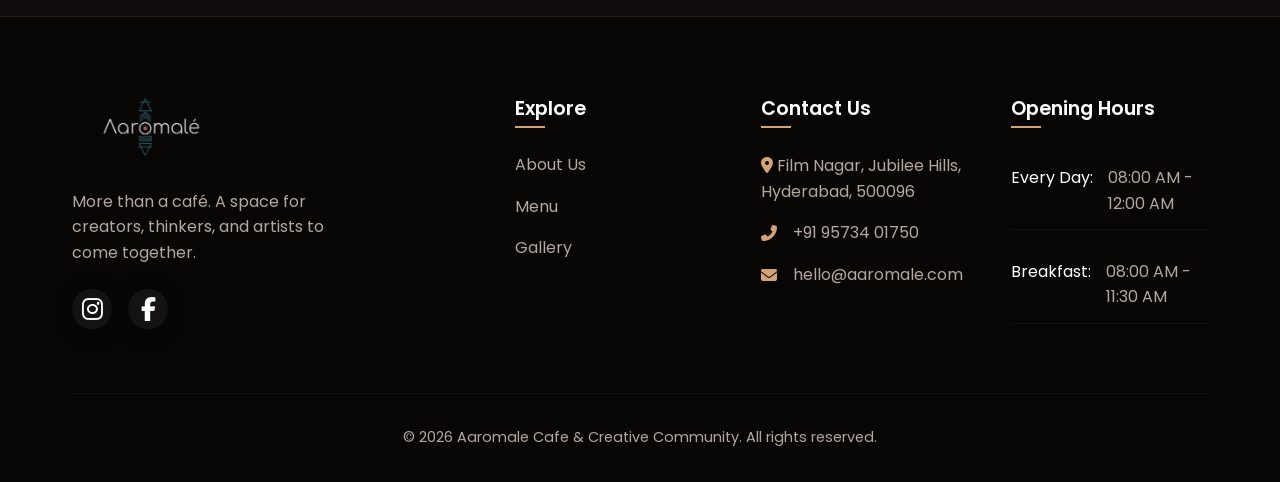
==== commit d9127a3a: "feat: add View Full Menu button to menu section" ====
--- a/index.html
+++ b/index.html
@@ -46,7 +46,7 @@
             </div>
             <div class="nav-actions">
                 <div class="dropdown">
-                    <a href="javascript:void(0)" class="btn btn-outline" id="orderBtn" style="display: flex; align-items: center; gap: 8px;">
+                    <a href="javascript:void(0)" class="btn btn-outline dropdown-toggle" id="orderBtn" style="display: flex; align-items: center; gap: 8px;">
                         ORDER ONLINE <i class="fas fa-angle-down"></i>
                     </a>
                     <div class="dropdown-menu" id="orderDropdown">
@@ -151,6 +151,9 @@
             <div class="section-header reveal-up">
                 <h2 class="section-title">Our <span>Menu</span></h2>
                 <p>Crafted with love, served with passion.</p>
+                <div class="menu-header-btn">
+                    <a href="assets/images/menu.jpg" target="_blank" class="btn btn-outline">VIEW FULL MENU</a>
+                </div>
             </div>
 
             <div class="menu-tabs reveal-up">
--- a/style.css
+++ b/style.css
@@ -225,9 +225,10 @@
     text-align: center;
 }
 
+
 .platform-logo {
-    width: 32px;
-    height: 32px;
+    width: 48px;
+    height: 48px;
     object-fit: contain;
 }
 
@@ -773,6 +774,17 @@
     border-radius: 4px;
     text-transform: uppercase;
     letter-spacing: 1px;
+}
+
+.menu-header-btn {
+    display: flex;
+    justify-content: center;
+    margin-bottom: 2rem;
+}
+
+.menu-header-btn .btn {
+    padding: 0.8rem 2.5rem;
+    font-size: 1rem;
 }
 
 .menu-cta {
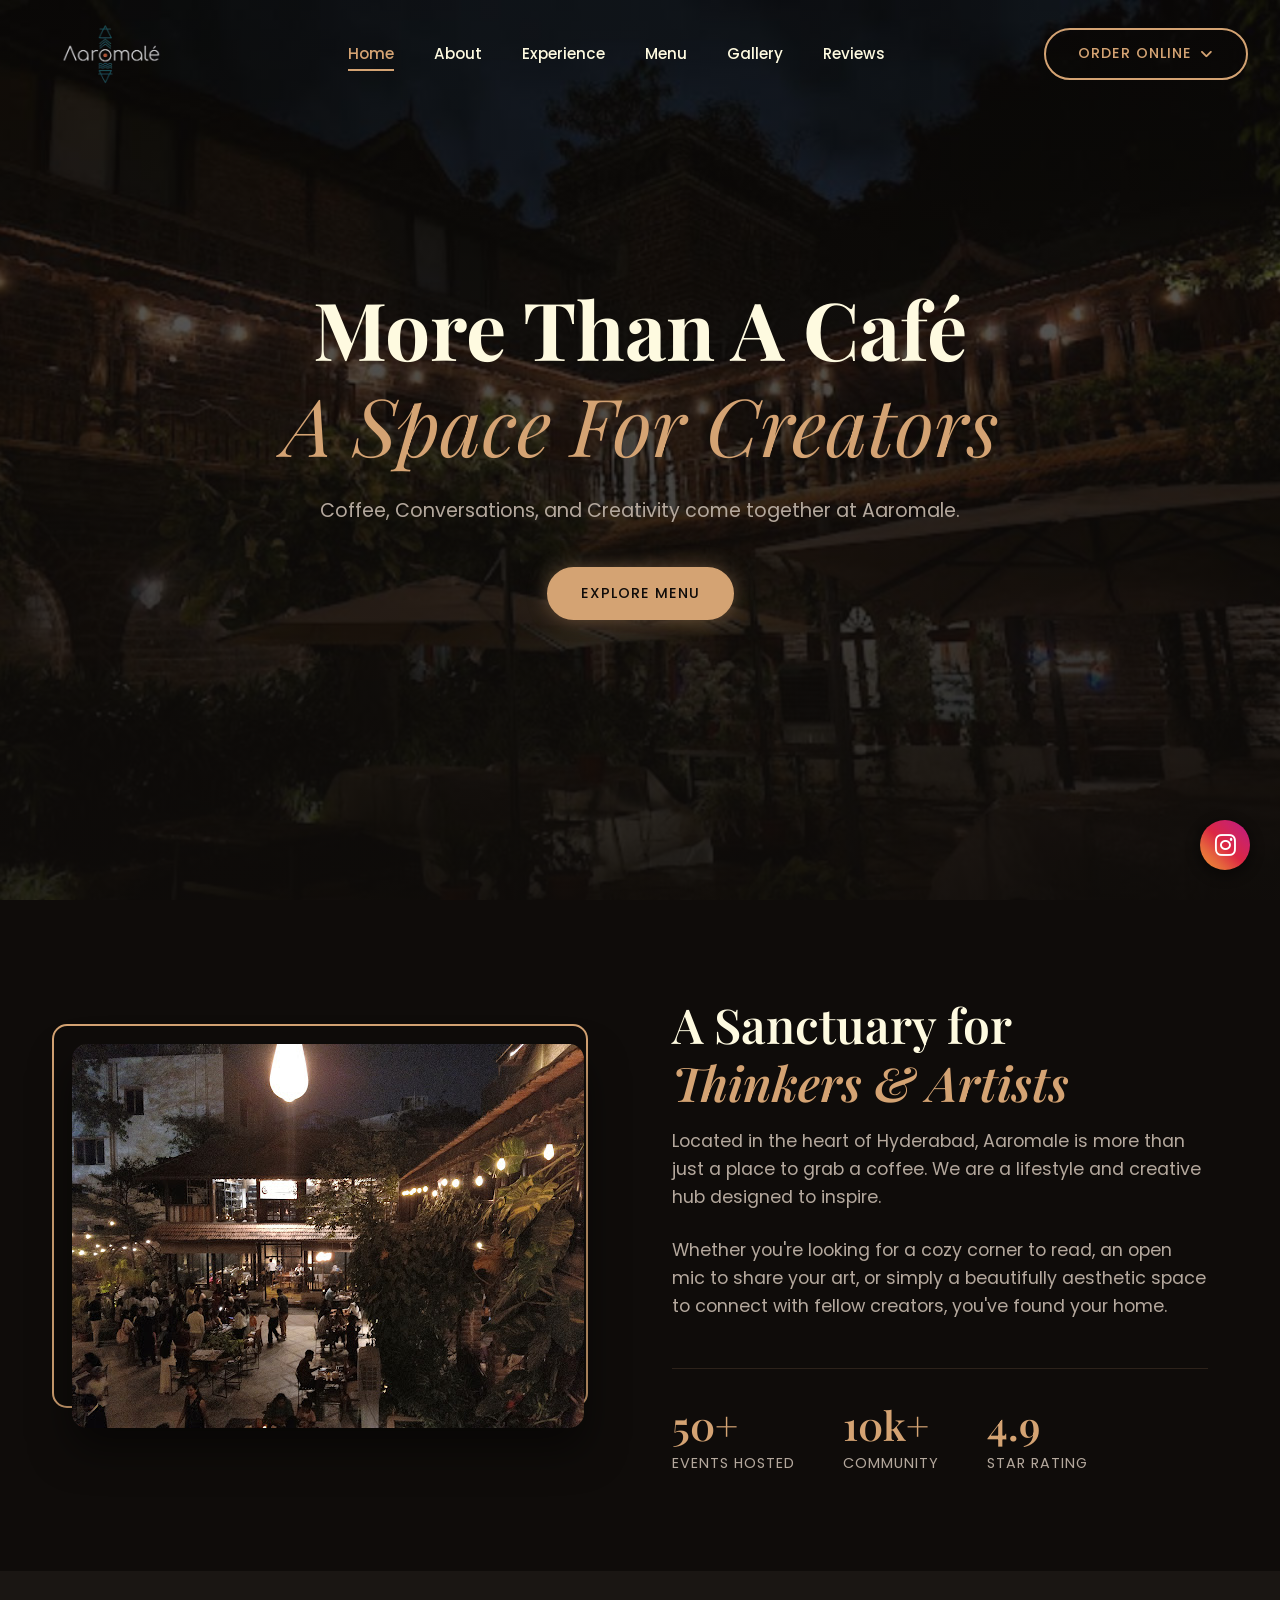
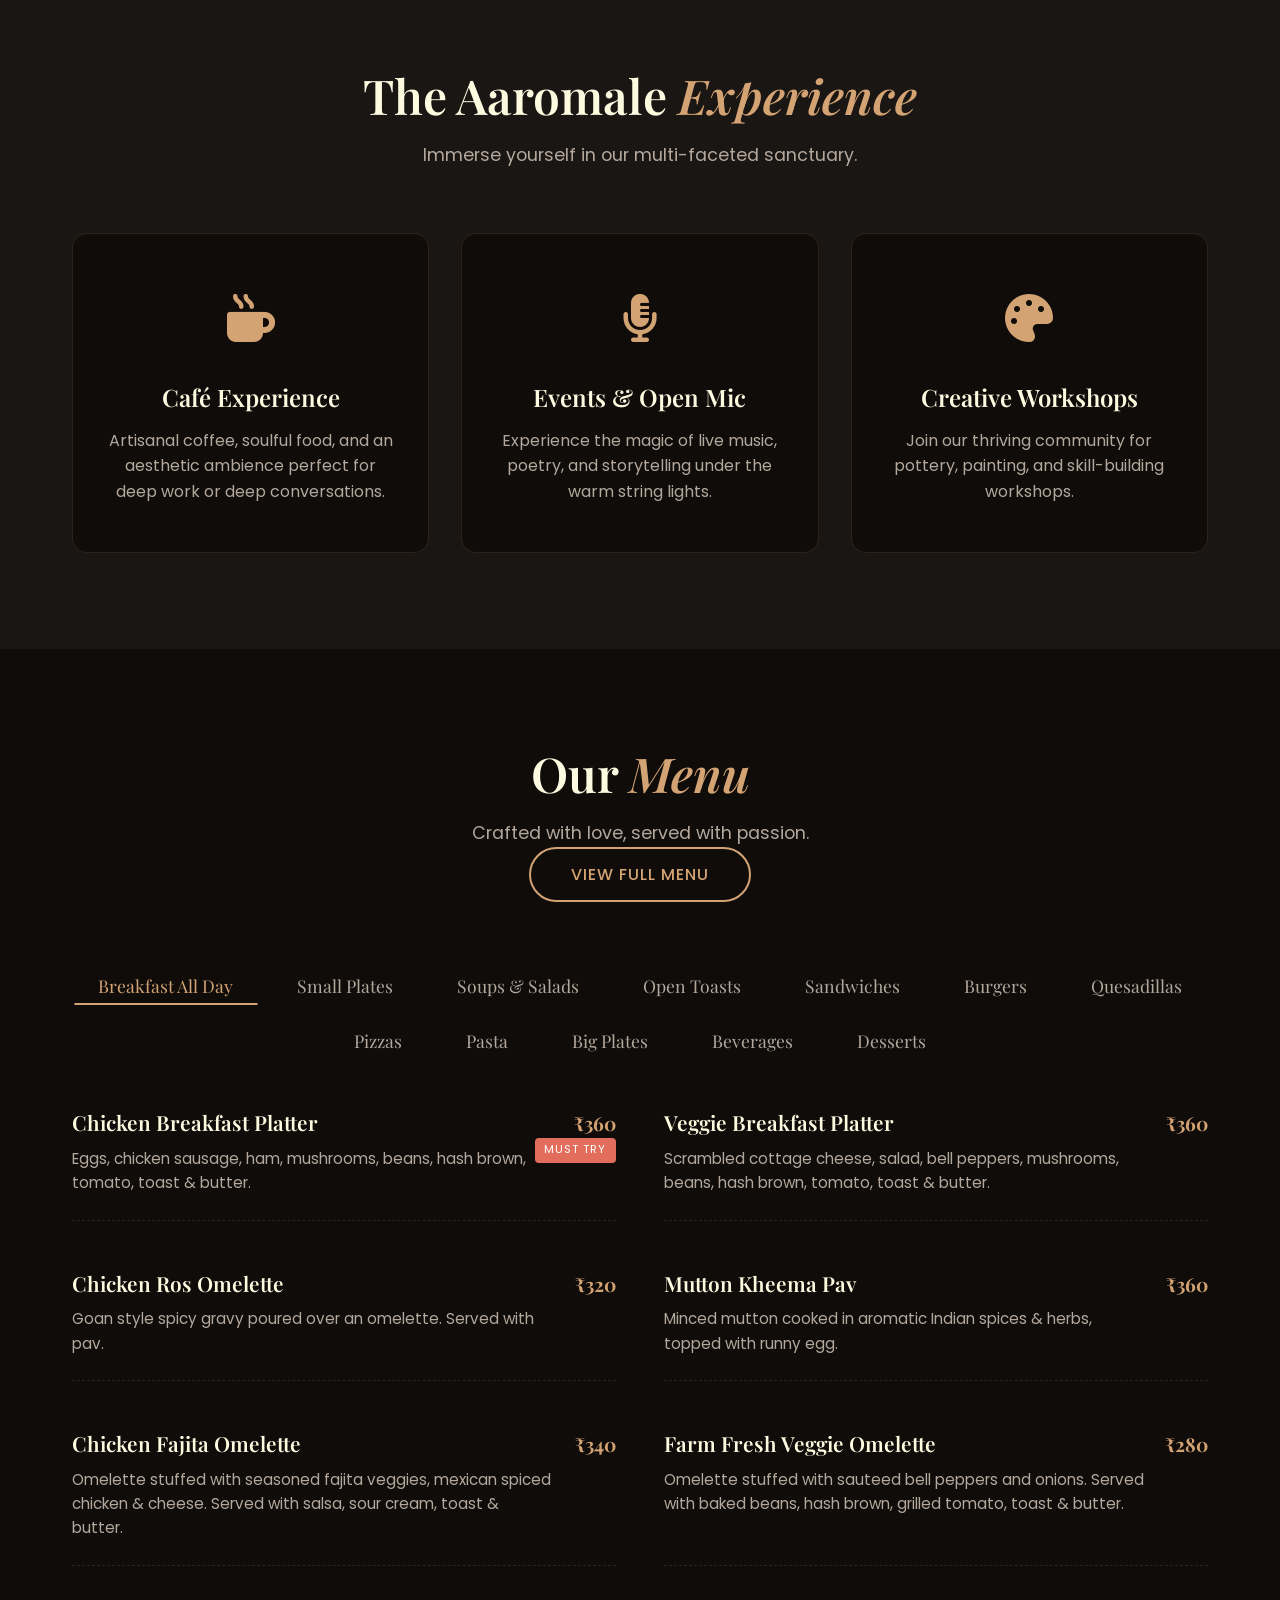
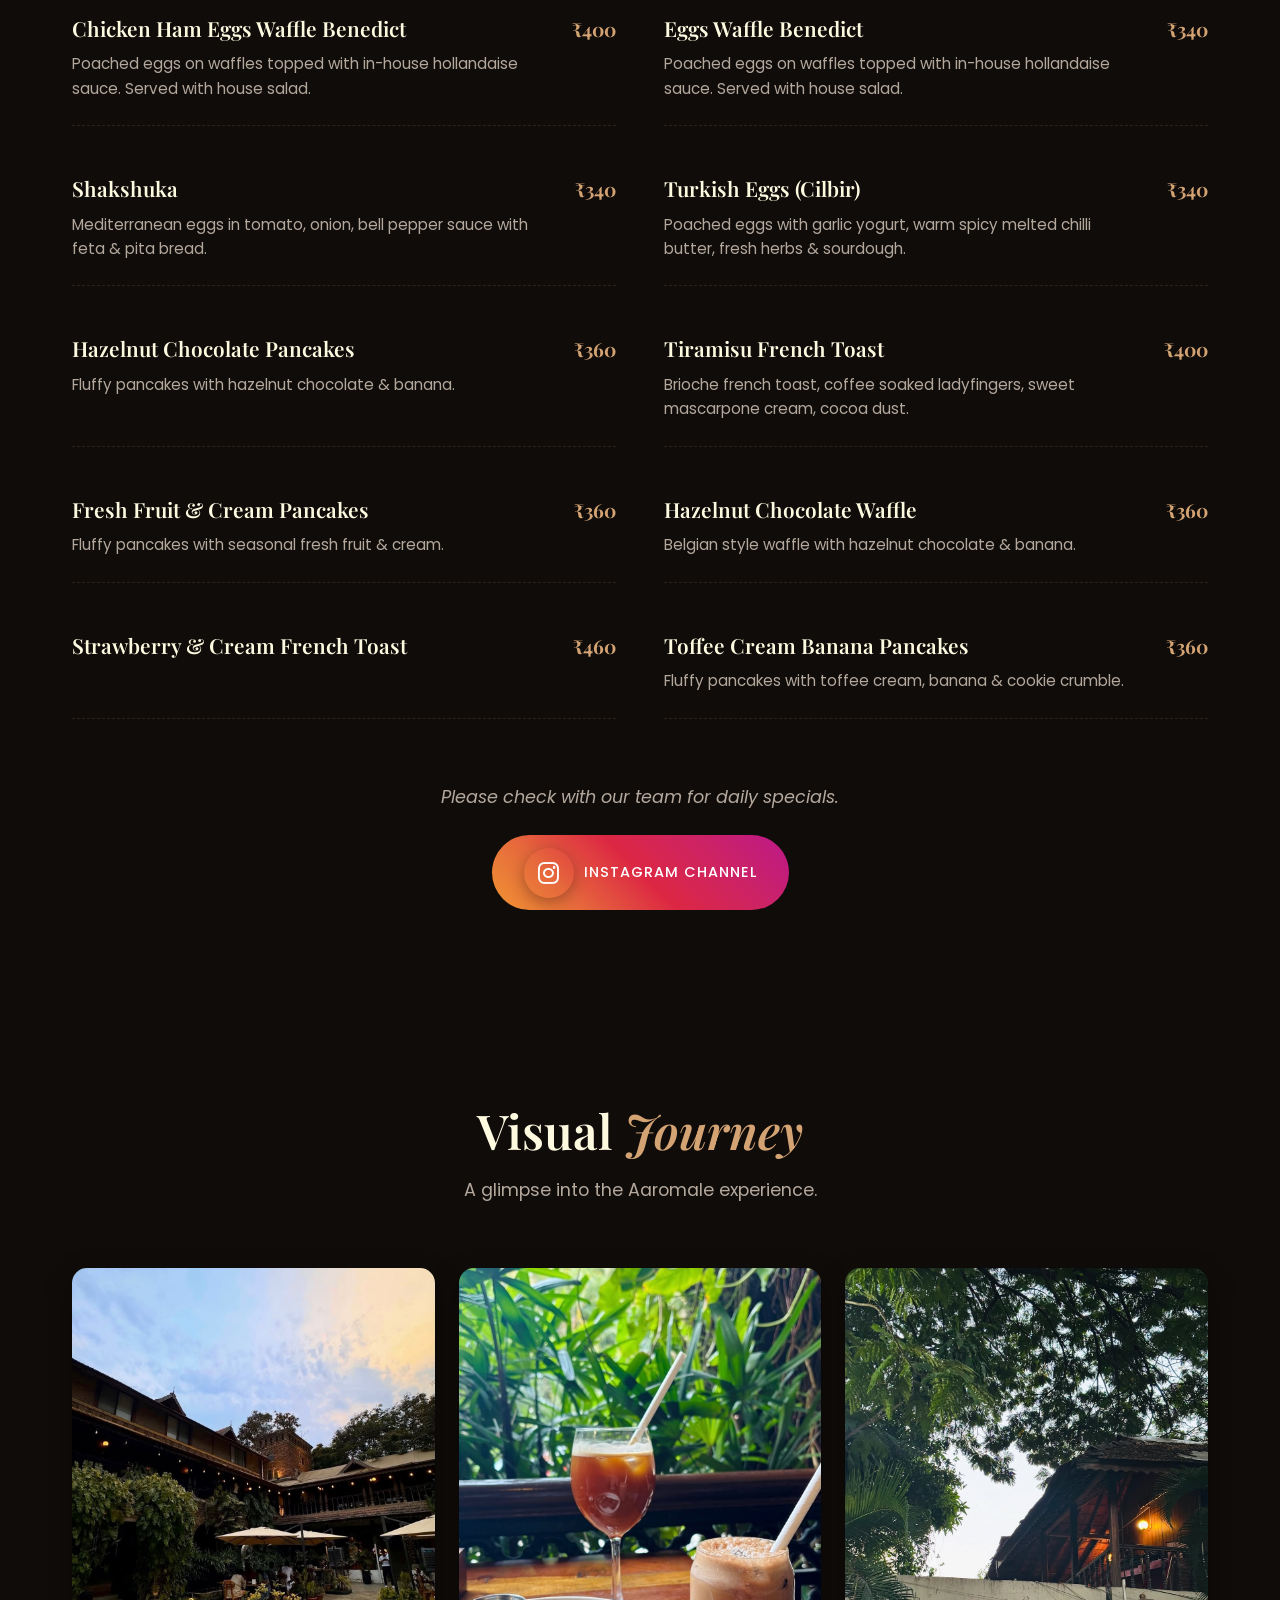
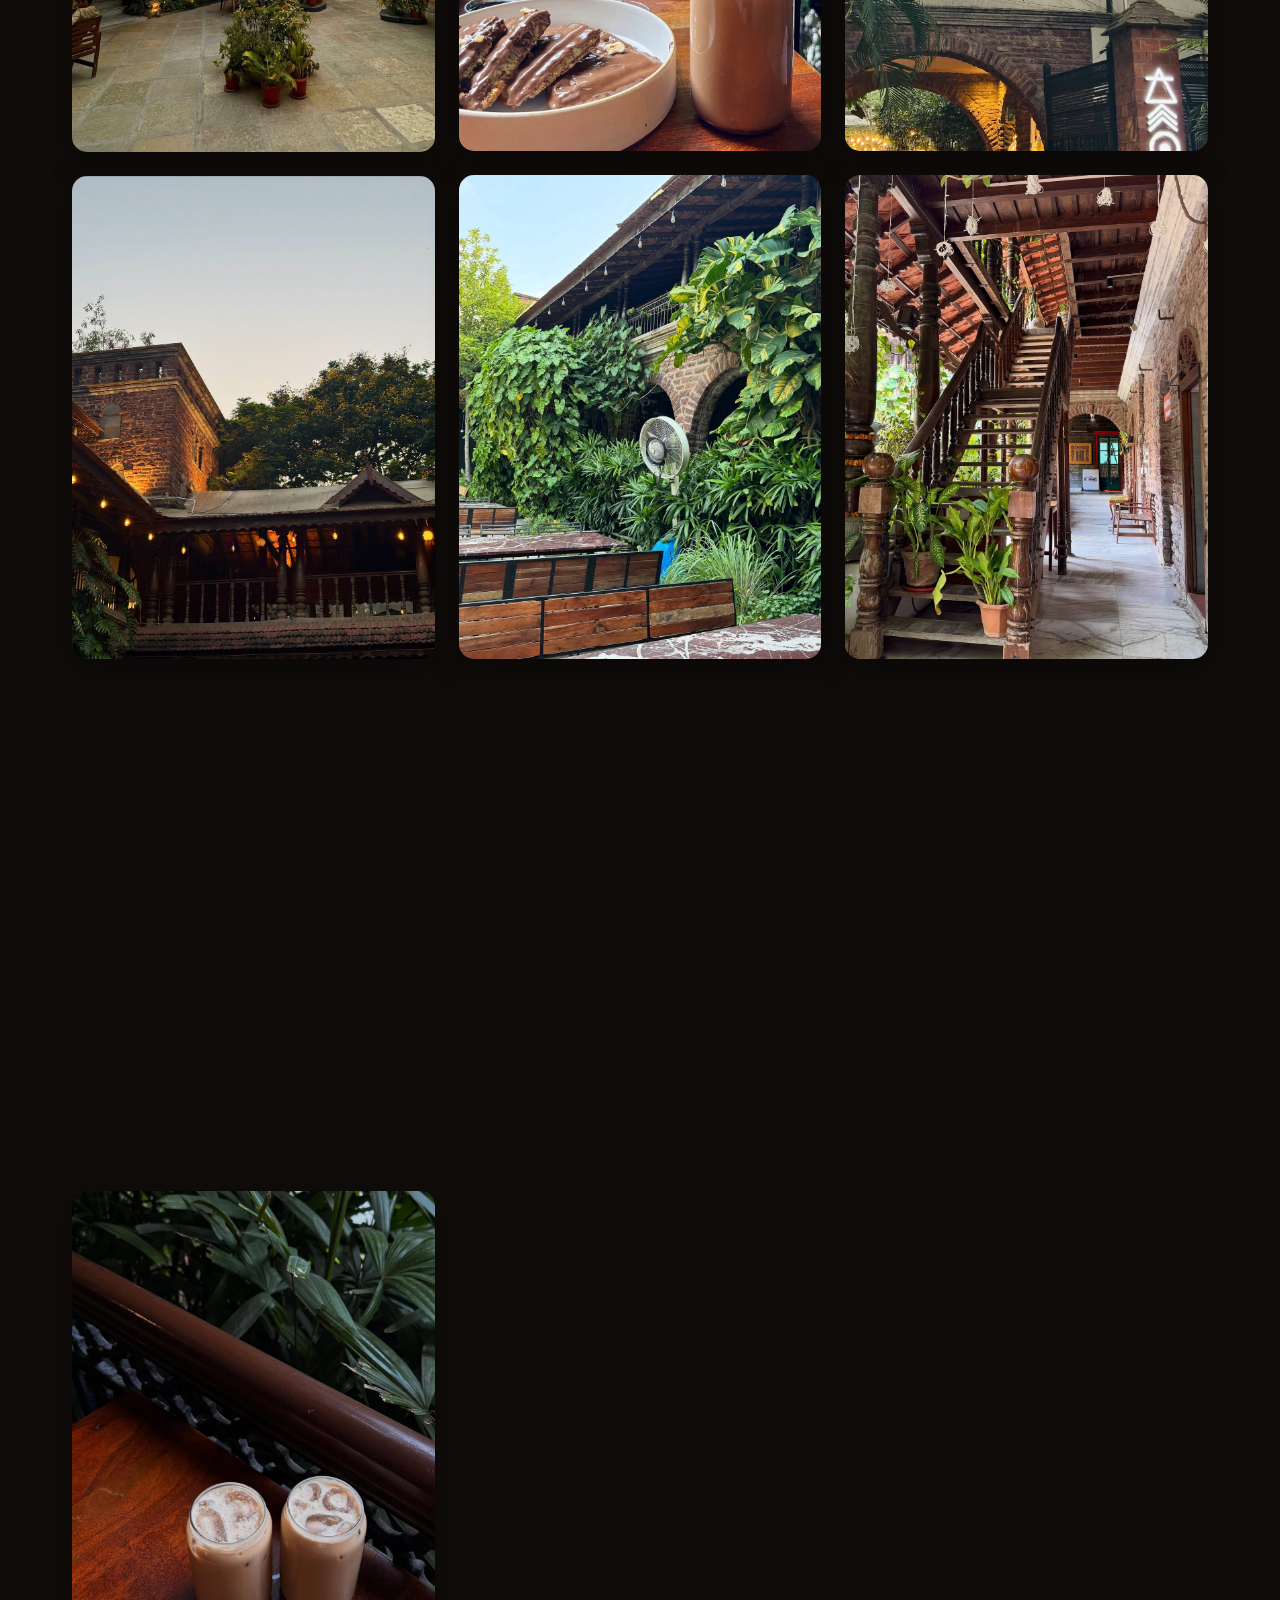
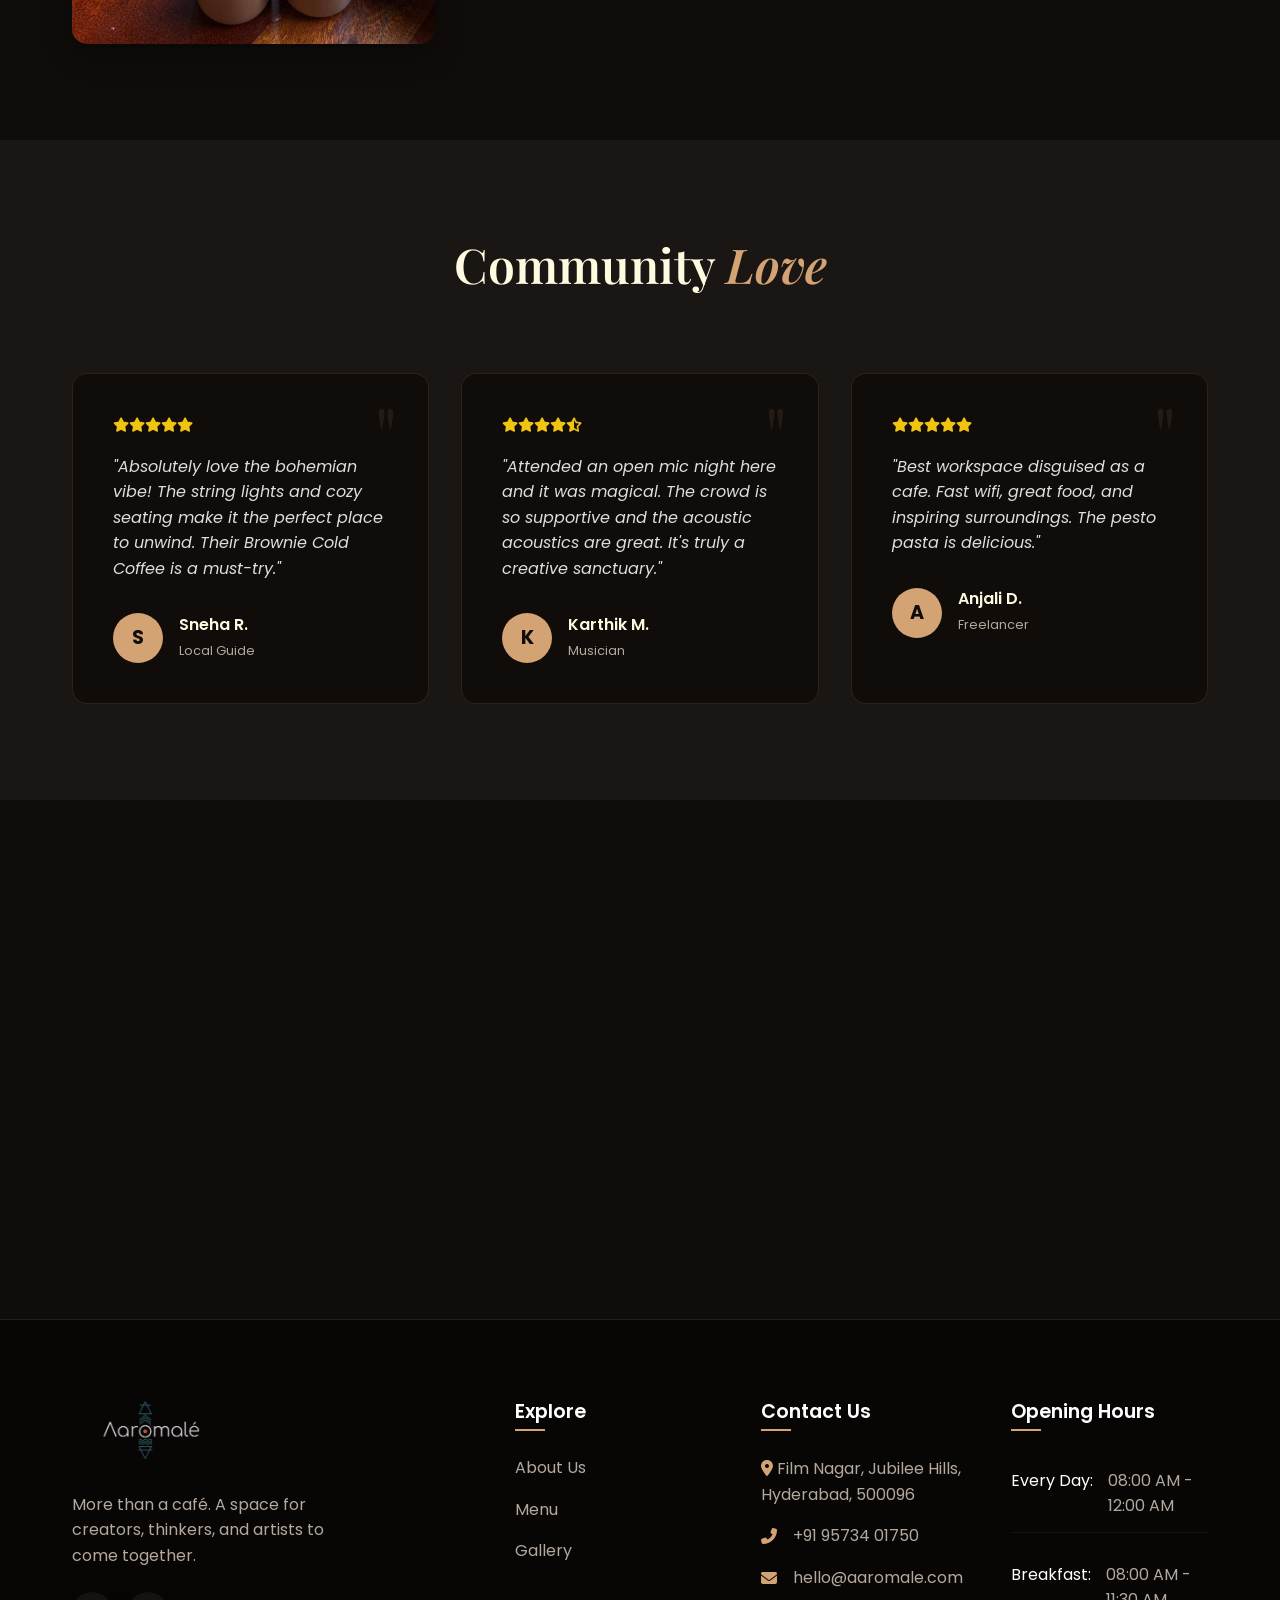
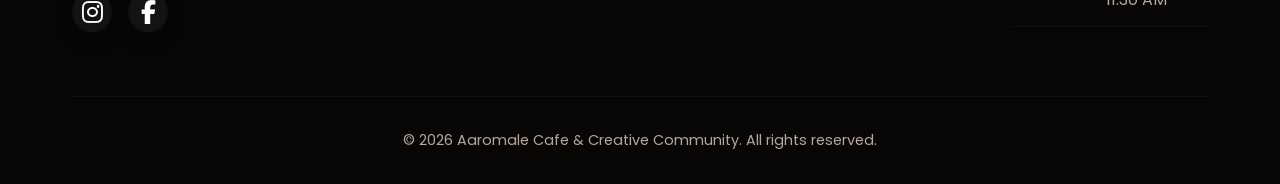
==== commit e7111d80: "Finalized authentic gallery with masonry layout and updated About section with courtyard photo" ====
--- a/index.html
+++ b/index.html
@@ -89,7 +89,7 @@
     <section class="about" id="about">
         <div class="container section-grid">
             <div class="about-image-wrapper reveal-left">
-                <img src="assets/images/gallery_exterior.png" alt="Aaromale Cafe Ambience" class="about-img"
+                <img src="assets/images/gallery_11.jpg" alt="Aaromale Cafe Courtyard" class="about-img"
                     loading="lazy">
                 <div class="image-accent"></div>
             </div>
@@ -1054,26 +1054,48 @@
                 <p>A glimpse into the Aaromale experience.</p>
             </div>
 
-            <div class="gallery-grid">
-                <div class="gallery-item item-1 reveal-up">
-                    <img src="assets/images/aaromale_2.jpg" alt="Aaromale Aesthetic" loading="lazy">
-                </div>
-                <div class="gallery-item item-2 reveal-up delay-1">
-                    <img src="assets/images/aaromale_3.jpg" alt="Specialty Coffee" loading="lazy">
-                </div>
-                <div class="gallery-item item-3 reveal-up delay-2">
-                    <img src="assets/images/gallery_food.png" alt="Gourmet Food" loading="lazy">
-                </div>
-                <div class="gallery-item item-4 reveal-up">
-                    <img src="assets/images/gallery_interior.png" alt="Creative Workspace" loading="lazy">
-                </div>
-                <div class="gallery-item item-5 reveal-up delay-1">
-                    <img src="https://images.unsplash.com/photo-1551024506-0bccd828d307?q=80&w=1928&auto=format&fit=crop"
-                        alt="Desserts" loading="lazy">
-                </div>
-                <div class="gallery-item item-6 reveal-up delay-2">
-                    <img src="https://images.unsplash.com/photo-1528605248644-14dd04cb21c7?q=80&w=2070&auto=format&fit=crop"
-                        alt="Community Events" loading="lazy">
+            <div class="gallery-masonry">
+                <div class="gallery-col">
+                    <div class="gallery-item reveal-up">
+                        <img src="assets/images/gallery_1.jpg" alt="Aaromale Staircase" loading="lazy">
+                    </div>
+                    <div class="gallery-item reveal-up">
+                        <img src="assets/images/gallery_4.jpg" alt="Aaromale Exterior" loading="lazy">
+                    </div>
+                    <div class="gallery-item reveal-up">
+                        <img src="assets/images/gallery_7.jpg" alt="Signature Dish" loading="lazy">
+                    </div>
+                    <div class="gallery-item reveal-up">
+                        <img src="assets/images/gallery_10.jpg" alt="Aaromale Dusk" loading="lazy">
+                    </div>
+                </div>
+                <div class="gallery-col">
+                    <div class="gallery-item reveal-up">
+                        <img src="assets/images/gallery_2.jpg" alt="Aaromale Ambience" loading="lazy">
+                    </div>
+                    <div class="gallery-item reveal-up">
+                        <img src="assets/images/gallery_5.jpg" alt="Lush Greenery" loading="lazy">
+                    </div>
+                    <div class="gallery-item reveal-up">
+                        <img src="assets/images/gallery_8.jpg" alt="Brick Arches" loading="lazy">
+                    </div>
+                    <div class="gallery-item reveal-up">
+                        <img src="assets/images/gallery_11.jpg" alt="Community Vibes" loading="lazy">
+                    </div>
+                </div>
+                <div class="gallery-col">
+                    <div class="gallery-item reveal-up">
+                        <img src="assets/images/gallery_3.jpg" alt="Cafe Details" loading="lazy">
+                    </div>
+                    <div class="gallery-item reveal-up">
+                        <img src="assets/images/gallery_6.jpg" alt="Neon Sign" loading="lazy">
+                    </div>
+                    <div class="gallery-item reveal-up">
+                        <img src="assets/images/gallery_9.jpg" alt="Iced Coffee" loading="lazy">
+                    </div>
+                    <div class="gallery-item reveal-up">
+                        <img src="assets/images/gallery_12.jpg" alt="Aaromale Ambience" loading="lazy">
+                    </div>
                 </div>
             </div>
         </div>
--- a/style.css
+++ b/style.css
@@ -901,37 +901,42 @@
 /* ========================
    Gallery Section
    ======================== */
-.gallery-grid {
-    display: grid;
-    grid-template-columns: repeat(4, 1fr);
-    grid-template-rows: repeat(2, 300px);
-    gap: 1rem;
+.gallery-masonry {
+    display: flex;
+    gap: 1.5rem;
+}
+
+.gallery-col {
+    flex: 1;
+    display: flex;
+    flex-direction: column;
+    gap: 1.5rem;
 }
 
 .gallery-item {
     position: relative;
-    border-radius: 10px;
+    border-radius: 15px;
     overflow: hidden;
     cursor: pointer;
+    box-shadow: 0 10px 30px rgba(0,0,0,0.3);
+    transition: var(--transition);
 }
 
 .gallery-item img {
     width: 100%;
-    height: 100%;
-    object-fit: cover;
-    transition: transform 0.6s ease;
+    height: auto;
+    display: block;
+    transition: transform 0.8s cubic-bezier(0.2, 1, 0.3, 1);
+}
+
+.gallery-item:hover {
+    transform: translateY(-5px);
+    box-shadow: 0 15px 40px rgba(0,0,0,0.5);
 }
 
 .gallery-item:hover img {
     transform: scale(1.05);
 }
-
-.item-1 { grid-column: 1 / 3; grid-row: 1 / 3; }
-.item-2 { grid-column: 3 / 4; grid-row: 1 / 2; }
-.item-3 { grid-column: 4 / 5; grid-row: 1 / 2; }
-.item-4 { grid-column: 3 / 5; grid-row: 2 / 3; }
-.item-5 { display: none; } /* Hidden on desktop for this grid layout, can be shown in modal or different breakpoint */
-.item-6 { display: none; }
 
 /* ========================
    Reviews Section
@@ -1162,14 +1167,12 @@
 @media (max-width: 1024px) {
     .hero h1 { font-size: 3.5rem; }
     .section-grid { gap: 2rem; }
-    .gallery-grid {
-        grid-template-columns: repeat(2, 1fr);
-        grid-template-rows: auto;
+    .gallery-masonry {
+        gap: 1rem;
     }
-    .item-1 { grid-column: 1 / 3; grid-row: 1 / 2; }
-    .item-2 { grid-column: 1 / 2; grid-row: 2 / 3; }
-    .item-3 { grid-column: 2 / 3; grid-row: 2 / 3; }
-    .item-4 { grid-column: 1 / 3; grid-row: 3 / 4; }
+    .gallery-col {
+        gap: 1rem;
+    }
     .footer-grid { grid-template-columns: 1fr 1fr; }
 }
 
@@ -1200,6 +1203,7 @@
     .hero h1 { font-size: 2.2rem; }
     .section-title { font-size: 2.2rem; }
     .footer-grid { grid-template-columns: 1fr; gap: 2rem; }
+    .gallery-masonry { flex-direction: column; }
 }
 
 /* Mobile Menu Active State */
